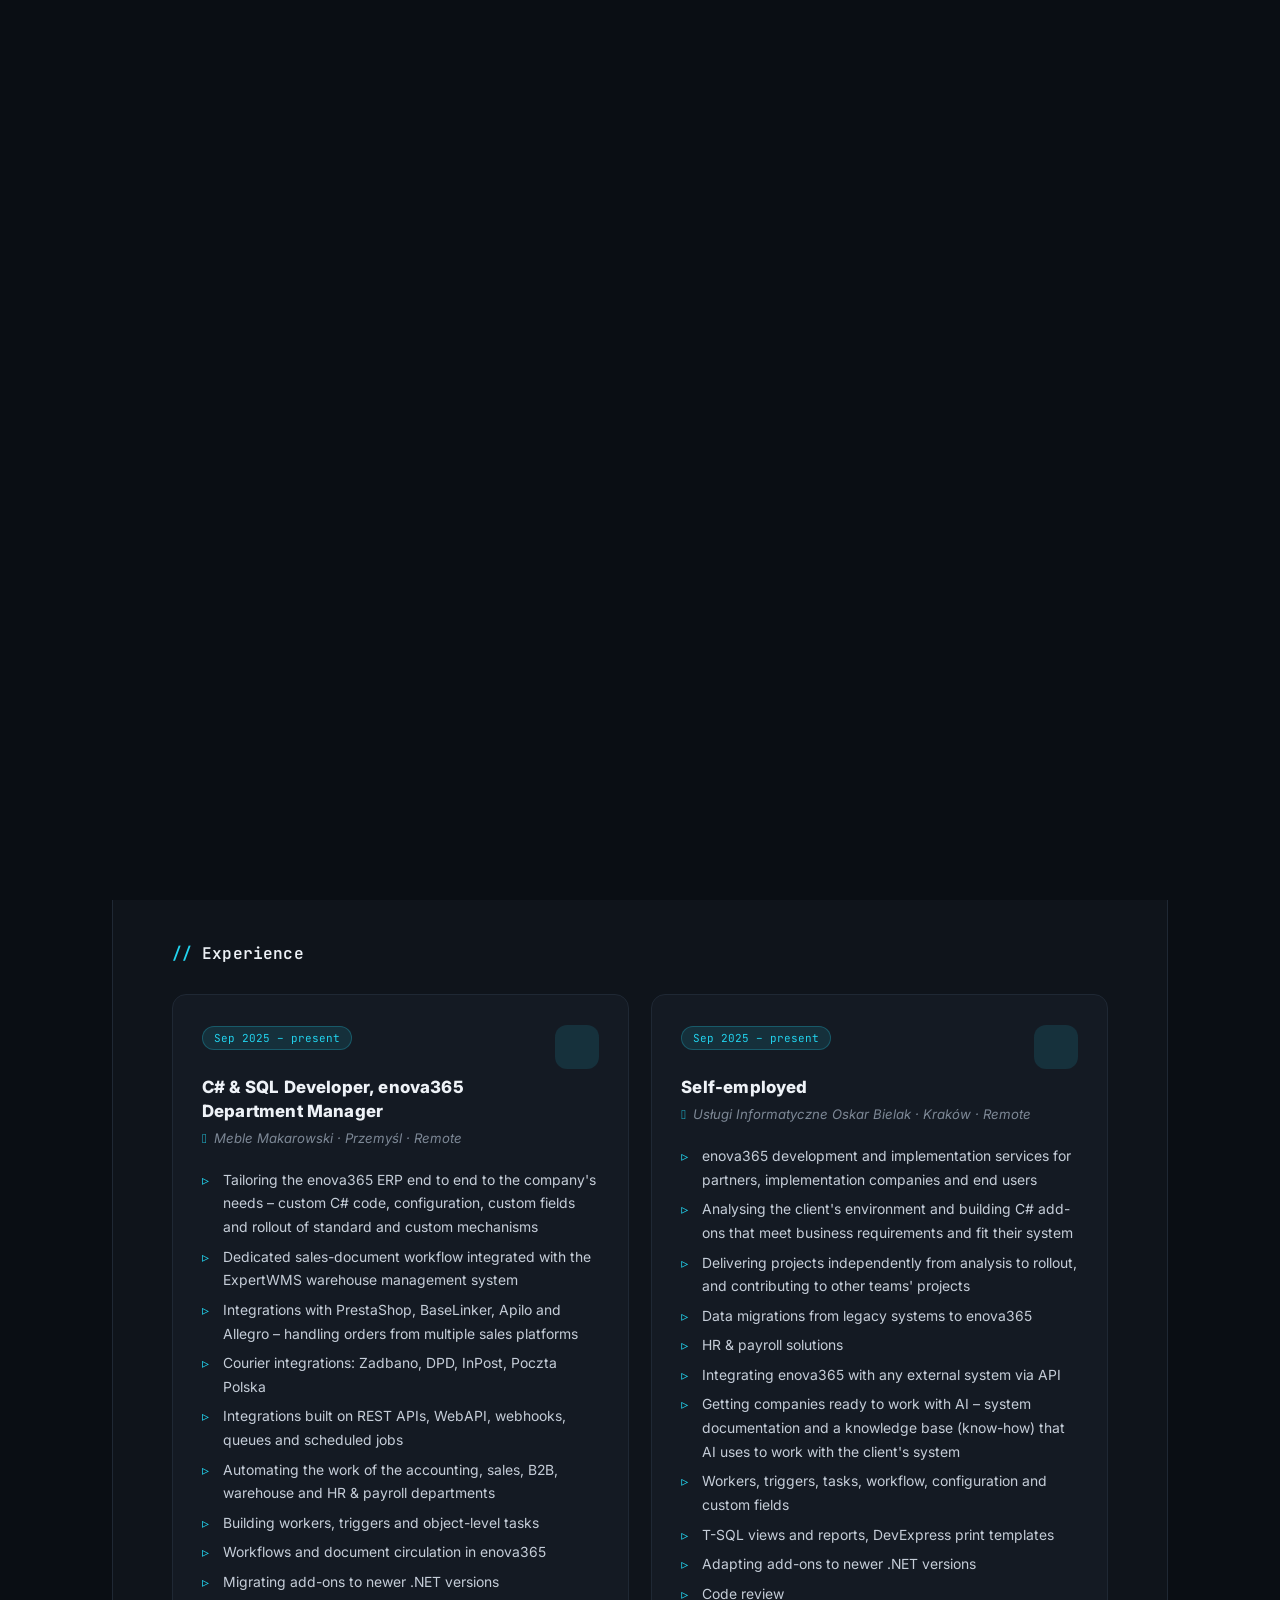
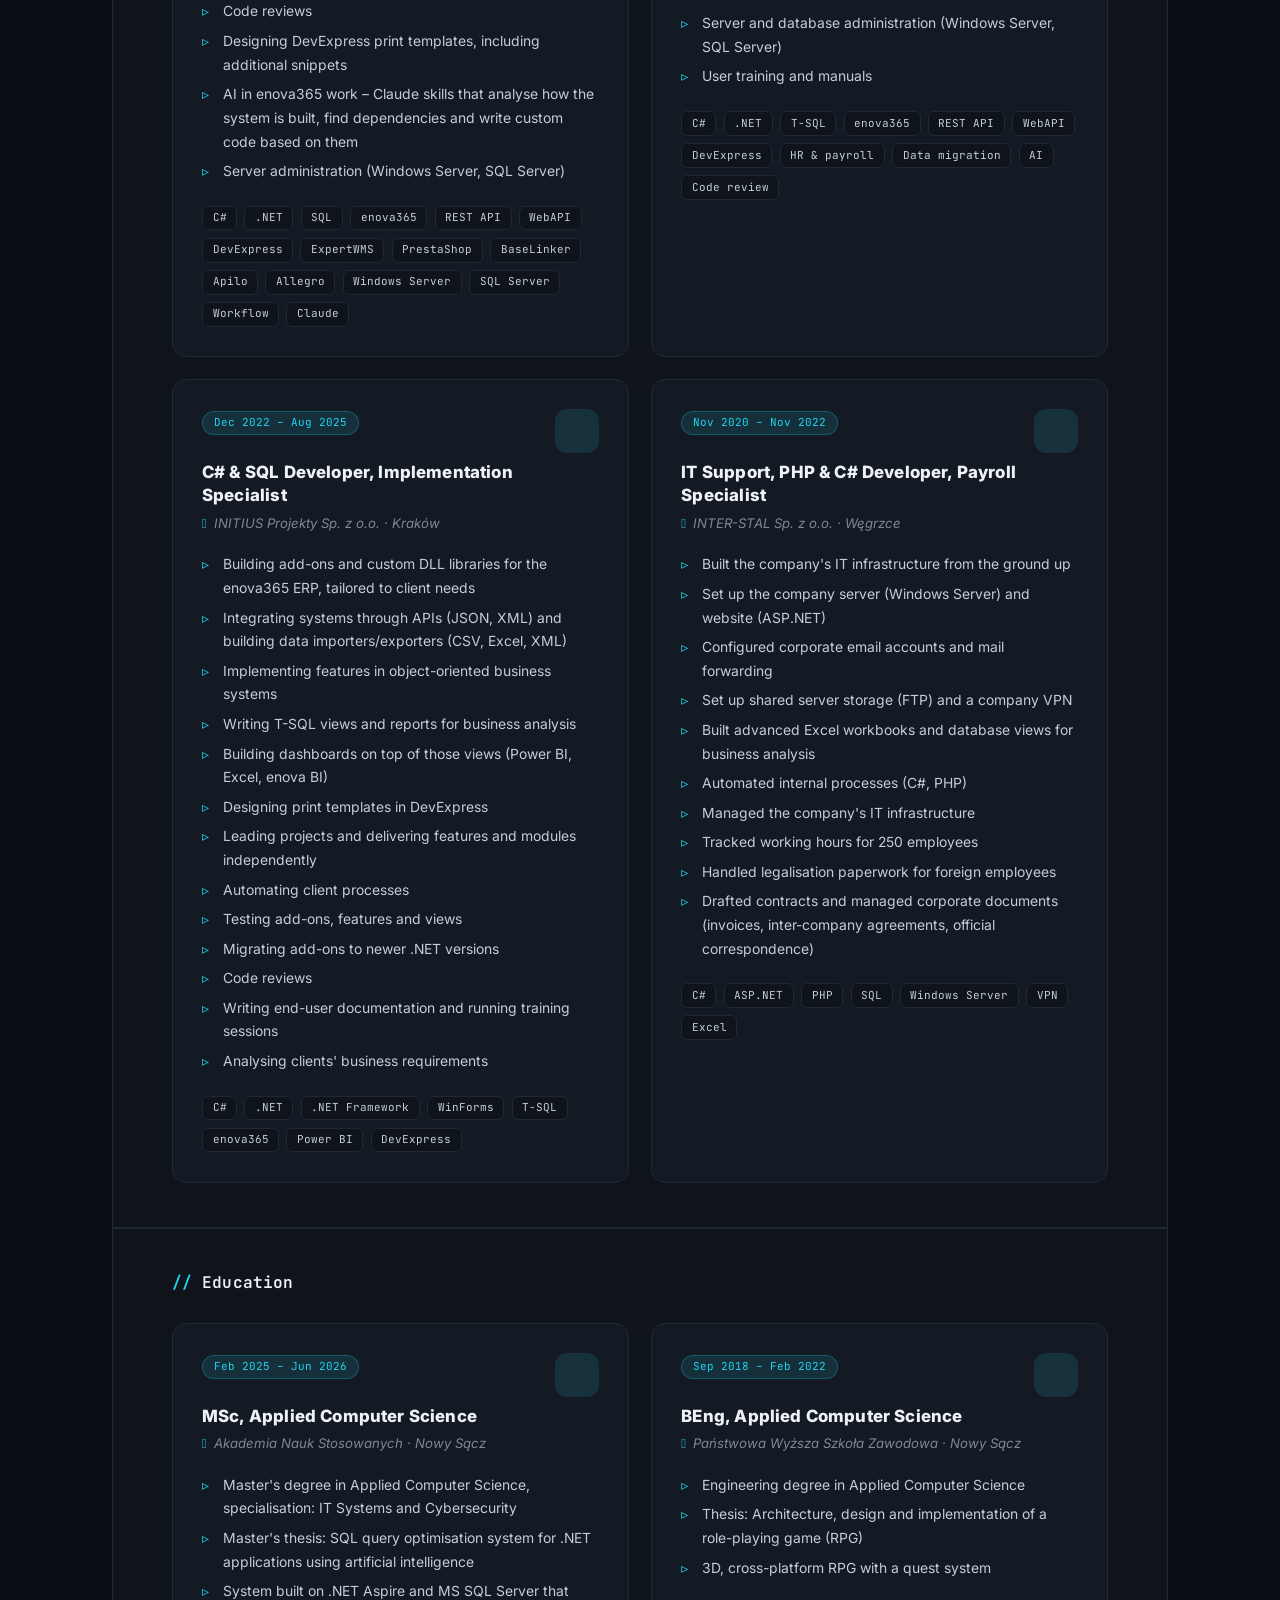
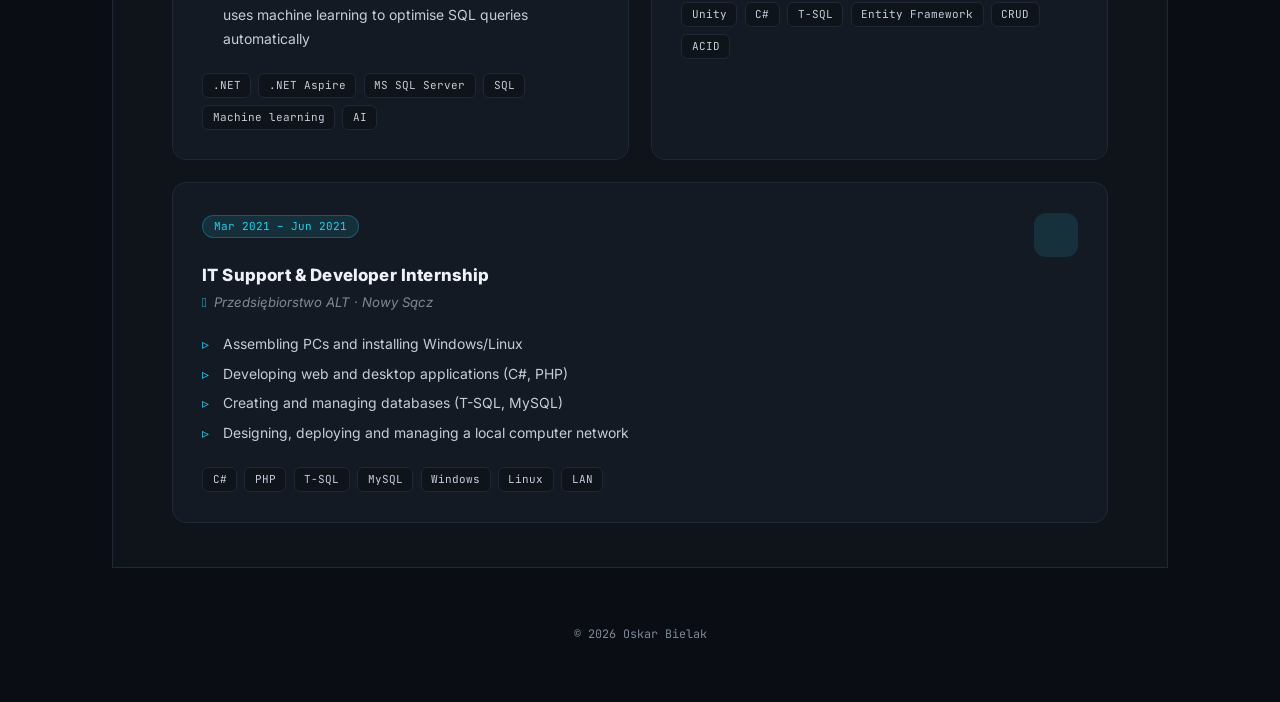
==== index.html @ 174f0aa5 "Self-employment: restore the short integrations bullet Co-Authored-By: Claude Fable 5.2 <noreply@ant" ====
<!DOCTYPE HTML>
<!--
	Massively by HTML5 UP
	html5up.net | @ajlkn
	Free for personal and commercial use under the CCA 3.0 license (html5up.net/license)
-->
<html lang="en">
	<head>
		<meta charset="utf-8" />
		<title>Oskar Bielak – Experience &amp; Education</title>
		<meta name="viewport" content="width=device-width, initial-scale=1" />
		<meta name="description" content="Oskar Bielak – C# &amp; SQL developer from Kraków. Experience, education, projects and skills." />
		<meta name="theme-color" content="#0a0e14" />
		<meta property="og:type" content="website" />
		<meta property="og:title" content="Oskar Bielak – C# &amp; SQL Developer" />
		<meta property="og:description" content="Experience, education, projects and skills." />
		<meta property="og:url" content="https://oskar-bielak.github.io/portfolio/" />
		<meta property="og:image" content="https://oskar-bielak.github.io/portfolio/images/avatar.jpg" />
		<link rel="alternate" hreflang="en" href="https://oskar-bielak.github.io/portfolio/index.html" />
		<link rel="alternate" hreflang="pl" href="https://oskar-bielak.github.io/portfolio/index-pl.html" />
		<link rel="icon" href="images/logo.svg" sizes="any" type="image/svg+xml" />
		<link rel="preconnect" href="https://fonts.googleapis.com" />
		<link rel="preconnect" href="https://fonts.gstatic.com" crossorigin />
		<link rel="stylesheet" href="https://fonts.googleapis.com/css2?family=Inter:wght@400;600;800&amp;family=JetBrains+Mono:wght@400;500;700&amp;display=swap" />
		<link rel="stylesheet" href="assets/css/main.css" />
		<link rel="stylesheet" href="assets/css/custom.css" />
		<noscript><link rel="stylesheet" href="assets/css/noscript.css" /></noscript>
	</head>
	<body class="is-preload">

		<!-- Wrapper -->
			<div id="wrapper" class="fade-in">

				<!-- Intro -->
					<div id="intro">
						<h1>Oskar Bielak <span class="role">C# &amp; SQL Developer</span></h1>
						<p>"If there is any one secret of success, it lies in the ability to get the other person's point of view and see things from that person's angle as well as from your own." – Henry Ford</p>
						<ul class="actions">
							<li><a href="#header" class="button icon solid solo fa-arrow-down scrolly">Continue</a></li>
							<li><a href="cv/Oskar-Bielak-CV-EN.pdf" class="button primary icon solid fa-file-download" download>Download CV</a></li>
						</ul>
					</div>

				<!-- Header -->
					<header id="header">
						<a href="index.html" class="logo">Oskar Bielak</a>
					</header>

				<!-- Nav -->
					<nav id="nav">
						<ul class="links">
							<li class="active"><a href="index.html">Experience &amp; Education</a></li>
							<li><a href="project.html">Websites &amp; Projects</a></li>
							<li><a href="skills.html">Skills</a></li>
							<li><a href="aboutme.html">About me</a></li>
						</ul>
						<ul class="icons">
							<li><a href="tel:+48533933944" class="icon solid fa-mobile-alt"><span class="label">Phone</span></a></li>
							<li><a href="mailto:oskarbielak@gmail.com" class="icon solid fa-envelope"><span class="label">Email</span></a></li>
							<li><a href="https://www.facebook.com/oskar.bielak.18" class="icon brands fa-facebook-f"><span class="label">Facebook</span></a></li>
							<li><a href="https://www.instagram.com/oskar_bielak" class="icon brands fa-instagram"><span class="label">Instagram</span></a></li>
							<li><a href="https://github.com/Oskar-Bielak" class="icon brands fa-github"><span class="label">GitHub</span></a></li>
							<li><a href="https://www.linkedin.com/in/oskar-bielak-6a51851b2/" class="icon brands fa-linkedin-in"><span class="label">LinkedIn</span></a></li>
							<li><a href="cv/Oskar-Bielak-CV-EN.pdf" class="icon solid fa-file-download" download title="Download CV"><span class="label">Download CV</span></a></li>
							<li><a href="index-pl.html" class="lang-switch" hreflang="pl" lang="pl" title="Wersja polska">PL</a></li>
						</ul>
					</nav>

				<!-- Main -->
					<div id="main">

						<h2 class="section-title">Experience</h2>
						<section class="posts">
							<article>
								<span class="card-icon"><i class="fas fa-couch"></i></span>
								<header>
									<span class="date">Sep 2025 – present</span>
									<h3>C# &amp; SQL Developer, enova365 Department Manager</h3>
									<p class="company">Meble Makarowski · Przemyśl · Remote</p>
								</header>
								<ul class="points">
									<li>Tailoring the enova365 ERP end to end to the company's needs – custom C# code, configuration, custom fields and rollout of standard and custom mechanisms</li>
									<li>Dedicated sales-document workflow integrated with the ExpertWMS warehouse management system</li>
									<li>Integrations with PrestaShop, BaseLinker, Apilo and Allegro – handling orders from multiple sales platforms</li>
									<li>Courier integrations: Zadbano, DPD, InPost, Poczta Polska</li>
									<li>Integrations built on REST APIs, WebAPI, webhooks, queues and scheduled jobs</li>
									<li>Automating the work of the accounting, sales, B2B, warehouse and HR &amp; payroll departments</li>
									<li>Building workers, triggers and object-level tasks</li>
									<li>Workflows and document circulation in enova365</li>
									<li>Migrating add-ons to newer .NET versions</li>
									<li>Code reviews</li>
									<li>Designing DevExpress print templates, including additional snippets</li>
									<li>AI in enova365 work – Claude skills that analyse how the system is built, find dependencies and write custom code based on them</li>
									<li>Server administration (Windows Server, SQL Server)</li>
								</ul>
								<ul class="tags">
									<li>C#</li><li>.NET</li><li>SQL</li><li>enova365</li><li>REST API</li><li>WebAPI</li><li>DevExpress</li><li>ExpertWMS</li><li>PrestaShop</li><li>BaseLinker</li><li>Apilo</li><li>Allegro</li><li>Windows Server</li><li>SQL Server</li><li>Workflow</li><li>Claude</li>
								</ul>
							</article>
							<article>
								<span class="card-icon"><i class="fas fa-user-tie"></i></span>
								<header>
									<span class="date">Sep 2025 – present</span>
									<h3>Self-employed</h3>
									<p class="company">Usługi Informatyczne Oskar Bielak · Kraków · Remote</p>
								</header>
								<ul class="points">
									<li>enova365 development and implementation services for partners, implementation companies and end users</li>
									<li>Analysing the client's environment and building C# add-ons that meet business requirements and fit their system</li>
									<li>Delivering projects independently from analysis to rollout, and contributing to other teams' projects</li>
									<li>Data migrations from legacy systems to enova365</li>
									<li>HR &amp; payroll solutions</li>
									<li>Integrating enova365 with any external system via API</li>
									<li>Getting companies ready to work with AI – system documentation and a knowledge base (know-how) that AI uses to work with the client's system</li>
									<li>Workers, triggers, tasks, workflow, configuration and custom fields</li>
									<li>T-SQL views and reports, DevExpress print templates</li>
									<li>Adapting add-ons to newer .NET versions</li>
									<li>Code review</li>
									<li>Server and database administration (Windows Server, SQL Server)</li>
									<li>User training and manuals</li>
								</ul>
								<ul class="tags">
									<li>C#</li><li>.NET</li><li>T-SQL</li><li>enova365</li><li>REST API</li><li>WebAPI</li><li>DevExpress</li><li>HR &amp; payroll</li><li>Data migration</li><li>AI</li><li>Code review</li>
								</ul>
							</article>
							<article>
								<span class="card-icon"><i class="fas fa-briefcase"></i></span>
								<header>
									<span class="date">Dec 2022 – Aug 2025</span>
									<h3>C# &amp; SQL Developer, Implementation Specialist</h3>
									<p class="company">INITIUS Projekty Sp. z o.o. · Kraków</p>
								</header>
								<ul class="points">
									<li>Building add-ons and custom DLL libraries for the enova365 ERP, tailored to client needs</li>
									<li>Integrating systems through APIs (JSON, XML) and building data importers/exporters (CSV, Excel, XML)</li>
									<li>Implementing features in object-oriented business systems</li>
									<li>Writing T-SQL views and reports for business analysis</li>
									<li>Building dashboards on top of those views (Power BI, Excel, enova BI)</li>
									<li>Designing print templates in DevExpress</li>
									<li>Leading projects and delivering features and modules independently</li>
									<li>Automating client processes</li>
									<li>Testing add-ons, features and views</li>
									<li>Migrating add-ons to newer .NET versions</li>
									<li>Code reviews</li>
									<li>Writing end-user documentation and running training sessions</li>
									<li>Analysing clients' business requirements</li>
								</ul>
								<ul class="tags">
									<li>C#</li><li>.NET</li><li>.NET Framework</li><li>WinForms</li><li>T-SQL</li><li>enova365</li><li>Power BI</li><li>DevExpress</li>
								</ul>
							</article>
							<article>
								<span class="card-icon"><i class="fas fa-server"></i></span>
								<header>
									<span class="date">Nov 2020 – Nov 2022</span>
									<h3>IT Support, PHP &amp; C# Developer, Payroll Specialist</h3>
									<p class="company">INTER-STAL Sp. z o.o. · Węgrzce</p>
								</header>
								<ul class="points">
									<li>Built the company's IT infrastructure from the ground up</li>
									<li>Set up the company server (Windows Server) and website (ASP.NET)</li>
									<li>Configured corporate email accounts and mail forwarding</li>
									<li>Set up shared server storage (FTP) and a company VPN</li>
									<li>Built advanced Excel workbooks and database views for business analysis</li>
									<li>Automated internal processes (C#, PHP)</li>
									<li>Managed the company's IT infrastructure</li>
									<li>Tracked working hours for 250 employees</li>
									<li>Handled legalisation paperwork for foreign employees</li>
									<li>Drafted contracts and managed corporate documents (invoices, inter-company agreements, official correspondence)</li>
								</ul>
								<ul class="tags">
									<li>C#</li><li>ASP.NET</li><li>PHP</li><li>SQL</li><li>Windows Server</li><li>VPN</li><li>Excel</li>
								</ul>
							</article>
						</section>

						<h2 class="section-title">Education</h2>
						<section class="posts">
							<article>
								<span class="card-icon"><i class="fas fa-user-graduate"></i></span>
								<header>
									<span class="date">Feb 2025 – Jun 2026</span>
									<h3>MSc, Applied Computer Science</h3>
									<p class="company">Akademia Nauk Stosowanych · Nowy Sącz</p>
								</header>
								<ul class="points">
									<li>Master's degree in Applied Computer Science, specialisation: IT Systems and Cybersecurity</li>
									<li>Master's thesis: SQL query optimisation system for .NET applications using artificial intelligence</li>
									<li>System built on .NET Aspire and MS SQL Server that uses machine learning to optimise SQL queries automatically</li>
								</ul>
								<ul class="tags">
									<li>.NET</li><li>.NET Aspire</li><li>MS SQL Server</li><li>SQL</li><li>Machine learning</li><li>AI</li>
								</ul>
							</article>
							<article>
								<span class="card-icon"><i class="fas fa-graduation-cap"></i></span>
								<header>
									<span class="date">Sep 2018 – Feb 2022</span>
									<h3>BEng, Applied Computer Science</h3>
									<p class="company">Państwowa Wyższa Szkoła Zawodowa · Nowy Sącz</p>
								</header>
								<ul class="points">
									<li>Engineering degree in Applied Computer Science</li>
									<li>Thesis: Architecture, design and implementation of a role-playing game (RPG)</li>
									<li>3D, cross-platform RPG with a quest system</li>
								</ul>
								<ul class="tags">
									<li>Unity</li><li>C#</li><li>T-SQL</li><li>Entity Framework</li><li>CRUD</li><li>ACID</li>
								</ul>
							</article>
							<article class="wide">
								<span class="card-icon"><i class="fas fa-laptop-code"></i></span>
								<header>
									<span class="date">Mar 2021 – Jun 2021</span>
									<h3>IT Support &amp; Developer Internship</h3>
									<p class="company">Przedsiębiorstwo ALT · Nowy Sącz</p>
								</header>
								<ul class="points">
									<li>Assembling PCs and installing Windows/Linux</li>
									<li>Developing web and desktop applications (C#, PHP)</li>
									<li>Creating and managing databases (T-SQL, MySQL)</li>
									<li>Designing, deploying and managing a local computer network</li>
								</ul>
								<ul class="tags">
									<li>C#</li><li>PHP</li><li>T-SQL</li><li>MySQL</li><li>Windows</li><li>Linux</li><li>LAN</li>
								</ul>
							</article>
						</section>

					</div>

				<!-- Copyright -->
					<div id="copyright">
						<ul><li>&copy; 2026 Oskar Bielak</li></ul>
					</div>

			</div>

		<!-- Scripts -->
			<script src="assets/js/jquery.min.js"></script>
			<script src="assets/js/jquery.scrollex.min.js"></script>
			<script src="assets/js/jquery.scrolly.min.js"></script>
			<script src="assets/js/browser.min.js"></script>
			<script src="assets/js/breakpoints.min.js"></script>
			<script src="assets/js/util.js"></script>
			<script src="assets/js/main.js"></script>

	</body>
</html>
---- assets/css/main.css ----
@import url(fontawesome-all.min.css);

/*
	Massively by HTML5 UP
	html5up.net | @ajlkn
	Free for personal and commercial use under the CCA 3.0 license (html5up.net/license)
*/

html, body, div, span, applet, object,
iframe, h1, h2, h3, h4, h5, h6, p, blockquote,
pre, a, abbr, acronym, address, big, cite,
code, del, dfn, em, img, ins, kbd, q, s, samp,
small, strike, strong, sub, sup, tt, var, b,
u, i, center, dl, dt, dd, ol, ul, li, fieldset,
form, label, legend, table, caption, tbody,
tfoot, thead, tr, th, td, article, aside,
canvas, details, embed, figure, figcaption,
footer, header, hgroup, menu, nav, output, ruby,
section, summary, time, mark, audio, video {
	margin: 0;
	padding: 0;
	border: 0;
	font-size: 100%;
	font: inherit;
	vertical-align: baseline;}

article, aside, details, figcaption, figure,
footer, header, hgroup, menu, nav, section {
	display: block;}

body {
	line-height: 1;
}

ol, ul {
	list-style: none;
}

blockquote, q {
	quotes: none;
}

	blockquote:before, blockquote:after, q:before, q:after {
		content: '';
		content: none;
	}

table {
	border-collapse: collapse;
	border-spacing: 0;
}

body {
	-webkit-text-size-adjust: none;
}

mark {
	background-color: transparent;
	color: inherit;
}

input::-moz-focus-inner {
	border: 0;
	padding: 0;
}

input, select, textarea {
	-moz-appearance: none;
	-webkit-appearance: none;
	-ms-appearance: none;
	appearance: none;
}

/* Basic */

	@-ms-viewport {
		width: device-width;
	}

	body {
		-ms-overflow-style: scrollbar;
	}

	@media screen and (max-width: 480px) {

		html, body {
			min-width: 320px;
		}

	}

	html {
		box-sizing: border-box;
	}

	*, *:before, *:after {
		box-sizing: inherit;
	}

	body {
		background-color: #1e252d;
		
	}

		body.is-preload *, body.is-preload *:before, body.is-preload *:after {
			-moz-animation: none !important;
			-webkit-animation: none !important;
			-ms-animation: none !important;
			animation: none !important;
			-moz-transition: none !important;
			-webkit-transition: none !important;
			-ms-transition: none !important;
			transition: none !important;
		}

/* Type */

	html {
		font-size: 16pt;
	}

		@media screen and (max-width: 1680px) {

			html {
				font-size: 12pt;
			}

		}

		@media screen and (max-width: 1280px) {

			html {
				font-size: 11pt;
			}

		}

		@media screen and (max-width: 360px) {

			html {
				font-size: 10pt;
			}

		}

	body {
		color: #212931;
	}

	body, input, select, textarea {
		font-family: "Merriweather", Georgia, serif;
		font-weight: 300;
		font-size: 1rem;
		line-height: 2.375;
	}

	a {
		-moz-transition: color 0.2s ease-in-out, background-color 0.2s ease-in-out, border-color 0.2s ease-in-out, box-shadow 0.2s ease-in-out;
		-webkit-transition: color 0.2s ease-in-out, background-color 0.2s ease-in-out, border-color 0.2s ease-in-out, box-shadow 0.2s ease-in-out;
		-ms-transition: color 0.2s ease-in-out, background-color 0.2s ease-in-out, border-color 0.2s ease-in-out, box-shadow 0.2s ease-in-out;
		transition: color 0.2s ease-in-out, background-color 0.2s ease-in-out, border-color 0.2s ease-in-out, box-shadow 0.2s ease-in-out;
		border-bottom: dotted 1px;
		text-decoration: none;
	}

		a:hover {
			border-bottom-color: transparent;
		}

	strong, b {
		font-weight: 600;
	}

	em, i {
		font-style: italic;
	}

	p {
		text-align: justify;
		margin: 0 0 0 0;
	}

	h1, h2, h3, h4, h5, h6 {
		font-family: "Source Sans Pro", Helvetica, sans-serif;
		font-weight: 900;
		line-height: 1.5;
		letter-spacing: 0.075em;
		text-transform: uppercase;
		margin: 0 0 1rem 0;
	}

		h1 a, h2 a, h3 a, h4 a, h5 a, h6 a {
			border-bottom: 0;
			color: inherit;
			text-decoration: none;
		}

	h1 {
		font-size: 4rem;
		line-height: 1.1;
		margin: 0 0 2rem 0;
	}

	h2 {
		font-size: 1.75rem;
		line-height: 1.3;
		margin: 0 0 1.5rem 0;
	}

	h3 {
		font-size: 1.25rem;
		margin: 0 0 1.5rem 0;
	}

	h4 {
		font-size: 1rem;
	}

	h5 {
		font-size: 0.9rem;
	}

	h6 {
		font-size: 0.8rem;
	}

	sub {
		font-size: 0.8rem;
		position: relative;
		top: 0.5rem;
	}

	sup {
		font-size: 0.8rem;
		position: relative;
		top: -0.5rem;
	}

	blockquote {
		border-left: solid 4px;
		font-style: italic;
		margin: 0 0 2rem 0;
		padding: 0.5rem 0 0.5rem 2rem;
	}

	code {
		border: solid 2px;
		font-family: "Courier New", monospace;
		font-size: 0.9rem;
		margin: 0 0.25rem;
		padding: 0.25rem 0.65rem;
	}

	pre {
		-webkit-overflow-scrolling: touch;
		font-family: "Courier New", monospace;
		font-size: 0.9rem;
		margin: 0 0 2rem 0;
	}

		pre code {
			display: block;
			line-height: 1.75;
			padding: 1rem 1.5rem;
			overflow-x: auto;
		}

	hr {
		border: 0;
		border-bottom: solid 2px;
		margin: 3rem 0;
	}

		hr.major {
			margin: 5rem 0;
		}

	.align-left {
		text-align: left;
	}

	.align-center {
		text-align: center;
	}

	.align-right {
		text-align: right;
	}

	input, select, textarea {
		color: #212931;
	}

	a {
		color: #212931;
		border-bottom-color: rgba(33, 41, 49, 0.5);
	}

		a:hover {
			border-bottom-color: transparent;
			color: #18bfef !important;
		}

	strong, b {
		color: #212931;
	}

	h1, h2, h3, h4, h5, h6 {
		color: #212931;
	}

	blockquote {
		border-left-color: #eeeeee;
	}

	code {
		background: rgba(220, 220, 220, 0.25);
		border-color: #eeeeee;
	}

	hr {
		border-bottom-color: #eeeeee;
	}

/* Row */

	.row {
		display: flex;
		flex-wrap: wrap;
		box-sizing: border-box;
		align-items: stretch;
	}

		.row > * {
			box-sizing: border-box;
		}

		.row.gtr-uniform > * > :last-child {
			margin-bottom: 0;
		}

		.row.aln-left {
			justify-content: flex-start;
		}

		.row.aln-center {
			justify-content: center;
		}

		.row.aln-right {
			justify-content: flex-end;
		}

		.row.aln-top {
			align-items: flex-start;
		}

		.row.aln-middle {
			align-items: center;
		}

		.row.aln-bottom {
			align-items: flex-end;
		}

		.row > .imp {
			order: -1;
		}

		.row > .col-1 {
			width: 8.33333%;
		}

		.row > .off-1 {
			margin-left: 8.33333%;
		}

		.row > .col-2 {
			width: 16.66667%;
		}

		.row > .off-2 {
			margin-left: 16.66667%;
		}

		.row > .col-3 {
			width: 25%;
		}

		.row > .off-3 {
			margin-left: 25%;
		}

		.row > .col-4 {
			width: 33.33333%;
		}

		.row > .off-4 {
			margin-left: 33.33333%;
		}

		.row > .col-5 {
			width: 41.66667%;
		}

		.row > .off-5 {
			margin-left: 41.66667%;
		}

		.row > .col-6 {
			width: 50%;
		}

		.row > .off-6 {
			margin-left: 50%;
		}

		.row > .col-7 {
			width: 58.33333%;
		}

		.row > .off-7 {
			margin-left: 58.33333%;
		}

		.row > .col-8 {
			width: 66.66667%;
		}

		.row > .off-8 {
			margin-left: 66.66667%;
		}

		.row > .col-9 {
			width: 75%;
		}

		.row > .off-9 {
			margin-left: 75%;
		}

		.row > .col-10 {
			width: 83.33333%;
		}

		.row > .off-10 {
			margin-left: 83.33333%;
		}

		.row > .col-11 {
			width: 91.66667%;
		}

		.row > .off-11 {
			margin-left: 91.66667%;
		}

		.row > .col-12 {
			width: 100%;
		}

		.row > .off-12 {
			margin-left: 100%;
		}

		.row.gtr-0 {
			margin-top: 0;
			margin-left: 0rem;
		}

			.row.gtr-0 > * {
				padding: 0 0 0 0rem;
			}

			.row.gtr-0.gtr-uniform {
				margin-top: 0rem;
			}

				.row.gtr-0.gtr-uniform > * {
					padding-top: 0rem;
				}

		.row.gtr-25 {
			margin-top: 0;
			margin-left: -0.375rem;
		}

			.row.gtr-25 > * {
				padding: 0 0 0 0.375rem;
			}

			.row.gtr-25.gtr-uniform {
				margin-top: -0.375rem;
			}

				.row.gtr-25.gtr-uniform > * {
					padding-top: 0.375rem;
				}

		.row.gtr-50 {
			margin-top: 0;
			margin-left: -0.75rem;
		}

			.row.gtr-50 > * {
				padding: 0 0 0 0.75rem;
			}

			.row.gtr-50.gtr-uniform {
				margin-top: -0.75rem;
			}

				.row.gtr-50.gtr-uniform > * {
					padding-top: 0.75rem;
				}

		.row {
			margin-top: 0;
			margin-left: -1.5rem;
		}

			.row > * {
				padding: 0 0 0 1.5rem;
			}

			.row.gtr-uniform {
				margin-top: -1.5rem;
			}

				.row.gtr-uniform > * {
					padding-top: 1.5rem;
				}

		.row.gtr-150 {
			margin-top: 0;
			margin-left: -2.25rem;
		}

			.row.gtr-150 > * {
				padding: 0 0 0 2.25rem;
			}

			.row.gtr-150.gtr-uniform {
				margin-top: -2.25rem;
			}

				.row.gtr-150.gtr-uniform > * {
					padding-top: 2.25rem;
				}

		.row.gtr-200 {
			margin-top: 0;
			margin-left: -3rem;
		}

			.row.gtr-200 > * {
				padding: 0 0 0 3rem;
			}

			.row.gtr-200.gtr-uniform {
				margin-top: -3rem;
			}

				.row.gtr-200.gtr-uniform > * {
					padding-top: 3rem;
				}

		@media screen and (max-width: 1680px) {

			.row {
				display: flex;
				flex-wrap: wrap;
				box-sizing: border-box;
				align-items: stretch;
			}

				.row > * {
					box-sizing: border-box;
				}

				.row.gtr-uniform > * > :last-child {
					margin-bottom: 0;
				}

				.row.aln-left {
					justify-content: flex-start;
				}

				.row.aln-center {
					justify-content: center;
				}

				.row.aln-right {
					justify-content: flex-end;
				}

				.row.aln-top {
					align-items: flex-start;
				}

				.row.aln-middle {
					align-items: center;
				}

				.row.aln-bottom {
					align-items: flex-end;
				}

				.row > .imp-xlarge {
					order: -1;
				}

				.row > .col-1-xlarge {
					width: 8.33333%;
				}

				.row > .off-1-xlarge {
					margin-left: 8.33333%;
				}

				.row > .col-2-xlarge {
					width: 16.66667%;
				}

				.row > .off-2-xlarge {
					margin-left: 16.66667%;
				}

				.row > .col-3-xlarge {
					width: 25%;
				}

				.row > .off-3-xlarge {
					margin-left: 25%;
				}

				.row > .col-4-xlarge {
					width: 33.33333%;
				}

				.row > .off-4-xlarge {
					margin-left: 33.33333%;
				}

				.row > .col-5-xlarge {
					width: 41.66667%;
				}

				.row > .off-5-xlarge {
					margin-left: 41.66667%;
				}

				.row > .col-6-xlarge {
					width: 50%;
				}

				.row > .off-6-xlarge {
					margin-left: 50%;
				}

				.row > .col-7-xlarge {
					width: 58.33333%;
				}

				.row > .off-7-xlarge {
					margin-left: 58.33333%;
				}

				.row > .col-8-xlarge {
					width: 66.66667%;
				}

				.row > .off-8-xlarge {
					margin-left: 66.66667%;
				}

				.row > .col-9-xlarge {
					width: 75%;
				}

				.row > .off-9-xlarge {
					margin-left: 75%;
				}

				.row > .col-10-xlarge {
					width: 83.33333%;
				}

				.row > .off-10-xlarge {
					margin-left: 83.33333%;
				}

				.row > .col-11-xlarge {
					width: 91.66667%;
				}

				.row > .off-11-xlarge {
					margin-left: 91.66667%;
				}

				.row > .col-12-xlarge {
					width: 100%;
				}

				.row > .off-12-xlarge {
					margin-left: 100%;
				}

				.row.gtr-0 {
					margin-top: 0;
					margin-left: 0rem;
				}

					.row.gtr-0 > * {
						padding: 0 0 0 0rem;
					}

					.row.gtr-0.gtr-uniform {
						margin-top: 0rem;
					}

						.row.gtr-0.gtr-uniform > * {
							padding-top: 0rem;
						}

				.row.gtr-25 {
					margin-top: 0;
					margin-left: -0.375rem;
				}

					.row.gtr-25 > * {
						padding: 0 0 0 0.375rem;
					}

					.row.gtr-25.gtr-uniform {
						margin-top: -0.375rem;
					}

						.row.gtr-25.gtr-uniform > * {
							padding-top: 0.375rem;
						}

				.row.gtr-50 {
					margin-top: 0;
					margin-left: -0.75rem;
				}

					.row.gtr-50 > * {
						padding: 0 0 0 0.75rem;
					}

					.row.gtr-50.gtr-uniform {
						margin-top: -0.75rem;
					}

						.row.gtr-50.gtr-uniform > * {
							padding-top: 0.75rem;
						}

				.row {
					margin-top: 0;
					margin-left: -1.5rem;
				}

					.row > * {
						padding: 0 0 0 1.5rem;
					}

					.row.gtr-uniform {
						margin-top: -1.5rem;
					}

						.row.gtr-uniform > * {
							padding-top: 1.5rem;
						}

				.row.gtr-150 {
					margin-top: 0;
					margin-left: -2.25rem;
				}

					.row.gtr-150 > * {
						padding: 0 0 0 2.25rem;
					}

					.row.gtr-150.gtr-uniform {
						margin-top: -2.25rem;
					}

						.row.gtr-150.gtr-uniform > * {
							padding-top: 2.25rem;
						}

				.row.gtr-200 {
					margin-top: 0;
					margin-left: -3rem;
				}

					.row.gtr-200 > * {
						padding: 0 0 0 3rem;
					}

					.row.gtr-200.gtr-uniform {
						margin-top: -3rem;
					}

						.row.gtr-200.gtr-uniform > * {
							padding-top: 3rem;
						}

		}

		@media screen and (max-width: 1280px) {

			.row {
				display: flex;
				flex-wrap: wrap;
				box-sizing: border-box;
				align-items: stretch;
			}

				.row > * {
					box-sizing: border-box;
				}

				.row.gtr-uniform > * > :last-child {
					margin-bottom: 0;
				}

				.row.aln-left {
					justify-content: flex-start;
				}

				.row.aln-center {
					justify-content: center;
				}

				.row.aln-right {
					justify-content: flex-end;
				}

				.row.aln-top {
					align-items: flex-start;
				}

				.row.aln-middle {
					align-items: center;
				}

				.row.aln-bottom {
					align-items: flex-end;
				}

				.row > .imp-large {
					order: -1;
				}

				.row > .col-1-large {
					width: 8.33333%;
				}

				.row > .off-1-large {
					margin-left: 8.33333%;
				}

				.row > .col-2-large {
					width: 16.66667%;
				}

				.row > .off-2-large {
					margin-left: 16.66667%;
				}

				.row > .col-3-large {
					width: 25%;
				}

				.row > .off-3-large {
					margin-left: 25%;
				}

				.row > .col-4-large {
					width: 33.33333%;
				}

				.row > .off-4-large {
					margin-left: 33.33333%;
				}

				.row > .col-5-large {
					width: 41.66667%;
				}

				.row > .off-5-large {
					margin-left: 41.66667%;
				}

				.row > .col-6-large {
					width: 50%;
				}

				.row > .off-6-large {
					margin-left: 50%;
				}

				.row > .col-7-large {
					width: 58.33333%;
				}

				.row > .off-7-large {
					margin-left: 58.33333%;
				}

				.row > .col-8-large {
					width: 66.66667%;
				}

				.row > .off-8-large {
					margin-left: 66.66667%;
				}

				.row > .col-9-large {
					width: 75%;
				}

				.row > .off-9-large {
					margin-left: 75%;
				}

				.row > .col-10-large {
					width: 83.33333%;
				}

				.row > .off-10-large {
					margin-left: 83.33333%;
				}

				.row > .col-11-large {
					width: 91.66667%;
				}

				.row > .off-11-large {
					margin-left: 91.66667%;
				}

				.row > .col-12-large {
					width: 100%;
				}

				.row > .off-12-large {
					margin-left: 100%;
				}

				.row.gtr-0 {
					margin-top: 0;
					margin-left: 0rem;
				}

					.row.gtr-0 > * {
						padding: 0 0 0 0rem;
					}

					.row.gtr-0.gtr-uniform {
						margin-top: 0rem;
					}

						.row.gtr-0.gtr-uniform > * {
							padding-top: 0rem;
						}

				.row.gtr-25 {
					margin-top: 0;
					margin-left: -0.375rem;
				}

					.row.gtr-25 > * {
						padding: 0 0 0 0.375rem;
					}

					.row.gtr-25.gtr-uniform {
						margin-top: -0.375rem;
					}

						.row.gtr-25.gtr-uniform > * {
							padding-top: 0.375rem;
						}

				.row.gtr-50 {
					margin-top: 0;
					margin-left: -0.75rem;
				}

					.row.gtr-50 > * {
						padding: 0 0 0 0.75rem;
					}

					.row.gtr-50.gtr-uniform {
						margin-top: -0.75rem;
					}

						.row.gtr-50.gtr-uniform > * {
							padding-top: 0.75rem;
						}

				.row {
					margin-top: 0;
					margin-left: -1.5rem;
				}

					.row > * {
						padding: 0 0 0 1.5rem;
					}

					.row.gtr-uniform {
						margin-top: -1.5rem;
					}

						.row.gtr-uniform > * {
							padding-top: 1.5rem;
						}

				.row.gtr-150 {
					margin-top: 0;
					margin-left: -2.25rem;
				}

					.row.gtr-150 > * {
						padding: 0 0 0 2.25rem;
					}

					.row.gtr-150.gtr-uniform {
						margin-top: -2.25rem;
					}

						.row.gtr-150.gtr-uniform > * {
							padding-top: 2.25rem;
						}

				.row.gtr-200 {
					margin-top: 0;
					margin-left: -3rem;
				}

					.row.gtr-200 > * {
						padding: 0 0 0 3rem;
					}

					.row.gtr-200.gtr-uniform {
						margin-top: -3rem;
					}

						.row.gtr-200.gtr-uniform > * {
							padding-top: 3rem;
						}

		}

		@media screen and (max-width: 980px) {

			.row {
				display: flex;
				flex-wrap: wrap;
				box-sizing: border-box;
				align-items: stretch;
			}

				.row > * {
					box-sizing: border-box;
				}

				.row.gtr-uniform > * > :last-child {
					margin-bottom: 0;
				}

				.row.aln-left {
					justify-content: flex-start;
				}

				.row.aln-center {
					justify-content: center;
				}

				.row.aln-right {
					justify-content: flex-end;
				}

				.row.aln-top {
					align-items: flex-start;
				}

				.row.aln-middle {
					align-items: center;
				}

				.row.aln-bottom {
					align-items: flex-end;
				}

				.row > .imp-medium {
					order: -1;
				}

				.row > .col-1-medium {
					width: 8.33333%;
				}

				.row > .off-1-medium {
					margin-left: 8.33333%;
				}

				.row > .col-2-medium {
					width: 16.66667%;
				}

				.row > .off-2-medium {
					margin-left: 16.66667%;
				}

				.row > .col-3-medium {
					width: 25%;
				}

				.row > .off-3-medium {
					margin-left: 25%;
				}

				.row > .col-4-medium {
					width: 33.33333%;
				}

				.row > .off-4-medium {
					margin-left: 33.33333%;
				}

				.row > .col-5-medium {
					width: 41.66667%;
				}

				.row > .off-5-medium {
					margin-left: 41.66667%;
				}

				.row > .col-6-medium {
					width: 50%;
				}

				.row > .off-6-medium {
					margin-left: 50%;
				}

				.row > .col-7-medium {
					width: 58.33333%;
				}

				.row > .off-7-medium {
					margin-left: 58.33333%;
				}

				.row > .col-8-medium {
					width: 66.66667%;
				}

				.row > .off-8-medium {
					margin-left: 66.66667%;
				}

				.row > .col-9-medium {
					width: 75%;
				}

				.row > .off-9-medium {
					margin-left: 75%;
				}

				.row > .col-10-medium {
					width: 83.33333%;
				}

				.row > .off-10-medium {
					margin-left: 83.33333%;
				}

				.row > .col-11-medium {
					width: 91.66667%;
				}

				.row > .off-11-medium {
					margin-left: 91.66667%;
				}

				.row > .col-12-medium {
					width: 100%;
				}

				.row > .off-12-medium {
					margin-left: 100%;
				}

				.row.gtr-0 {
					margin-top: 0;
					margin-left: 0rem;
				}

					.row.gtr-0 > * {
						padding: 0 0 0 0rem;
					}

					.row.gtr-0.gtr-uniform {
						margin-top: 0rem;
					}

						.row.gtr-0.gtr-uniform > * {
							padding-top: 0rem;
						}

				.row.gtr-25 {
					margin-top: 0;
					margin-left: -0.375rem;
				}

					.row.gtr-25 > * {
						padding: 0 0 0 0.375rem;
					}

					.row.gtr-25.gtr-uniform {
						margin-top: -0.375rem;
					}

						.row.gtr-25.gtr-uniform > * {
							padding-top: 0.375rem;
						}

				.row.gtr-50 {
					margin-top: 0;
					margin-left: -0.75rem;
				}

					.row.gtr-50 > * {
						padding: 0 0 0 0.75rem;
					}

					.row.gtr-50.gtr-uniform {
						margin-top: -0.75rem;
					}

						.row.gtr-50.gtr-uniform > * {
							padding-top: 0.75rem;
						}

				.row {
					margin-top: 0;
					margin-left: -1.5rem;
				}

					.row > * {
						padding: 0 0 0 1.5rem;
					}

					.row.gtr-uniform {
						margin-top: -1.5rem;
					}

						.row.gtr-uniform > * {
							padding-top: 1.5rem;
						}

				.row.gtr-150 {
					margin-top: 0;
					margin-left: -2.25rem;
				}

					.row.gtr-150 > * {
						padding: 0 0 0 2.25rem;
					}

					.row.gtr-150.gtr-uniform {
						margin-top: -2.25rem;
					}

						.row.gtr-150.gtr-uniform > * {
							padding-top: 2.25rem;
						}

				.row.gtr-200 {
					margin-top: 0;
					margin-left: -3rem;
				}

					.row.gtr-200 > * {
						padding: 0 0 0 3rem;
					}

					.row.gtr-200.gtr-uniform {
						margin-top: -3rem;
					}

						.row.gtr-200.gtr-uniform > * {
							padding-top: 3rem;
						}

		}

		@media screen and (max-width: 736px) {

			.row {
				display: flex;
				flex-wrap: wrap;
				box-sizing: border-box;
				align-items: stretch;
			}

				.row > * {
					box-sizing: border-box;
				}

				.row.gtr-uniform > * > :last-child {
					margin-bottom: 0;
				}

				.row.aln-left {
					justify-content: flex-start;
				}

				.row.aln-center {
					justify-content: center;
				}

				.row.aln-right {
					justify-content: flex-end;
				}

				.row.aln-top {
					align-items: flex-start;
				}

				.row.aln-middle {
					align-items: center;
				}

				.row.aln-bottom {
					align-items: flex-end;
				}

				.row > .imp-small {
					order: -1;
				}

				.row > .col-1-small {
					width: 8.33333%;
				}

				.row > .off-1-small {
					margin-left: 8.33333%;
				}

				.row > .col-2-small {
					width: 16.66667%;
				}

				.row > .off-2-small {
					margin-left: 16.66667%;
				}

				.row > .col-3-small {
					width: 25%;
				}

				.row > .off-3-small {
					margin-left: 25%;
				}

				.row > .col-4-small {
					width: 33.33333%;
				}

				.row > .off-4-small {
					margin-left: 33.33333%;
				}

				.row > .col-5-small {
					width: 41.66667%;
				}

				.row > .off-5-small {
					margin-left: 41.66667%;
				}

				.row > .col-6-small {
					width: 50%;
				}

				.row > .off-6-small {
					margin-left: 50%;
				}

				.row > .col-7-small {
					width: 58.33333%;
				}

				.row > .off-7-small {
					margin-left: 58.33333%;
				}

				.row > .col-8-small {
					width: 66.66667%;
				}

				.row > .off-8-small {
					margin-left: 66.66667%;
				}

				.row > .col-9-small {
					width: 75%;
				}

				.row > .off-9-small {
					margin-left: 75%;
				}

				.row > .col-10-small {
					width: 83.33333%;
				}

				.row > .off-10-small {
					margin-left: 83.33333%;
				}

				.row > .col-11-small {
					width: 91.66667%;
				}

				.row > .off-11-small {
					margin-left: 91.66667%;
				}

				.row > .col-12-small {
					width: 100%;
				}

				.row > .off-12-small {
					margin-left: 100%;
				}

				.row.gtr-0 {
					margin-top: 0;
					margin-left: 0rem;
				}

					.row.gtr-0 > * {
						padding: 0 0 0 0rem;
					}

					.row.gtr-0.gtr-uniform {
						margin-top: 0rem;
					}

						.row.gtr-0.gtr-uniform > * {
							padding-top: 0rem;
						}

				.row.gtr-25 {
					margin-top: 0;
					margin-left: -0.375rem;
				}

					.row.gtr-25 > * {
						padding: 0 0 0 0.375rem;
					}

					.row.gtr-25.gtr-uniform {
						margin-top: -0.375rem;
					}

						.row.gtr-25.gtr-uniform > * {
							padding-top: 0.375rem;
						}

				.row.gtr-50 {
					margin-top: 0;
					margin-left: -0.75rem;
				}

					.row.gtr-50 > * {
						padding: 0 0 0 0.75rem;
					}

					.row.gtr-50.gtr-uniform {
						margin-top: -0.75rem;
					}

						.row.gtr-50.gtr-uniform > * {
							padding-top: 0.75rem;
						}

				.row {
					margin-top: 0;
					margin-left: -1.5rem;
				}

					.row > * {
						padding: 0 0 0 1.5rem;
					}

					.row.gtr-uniform {
						margin-top: -1.5rem;
					}

						.row.gtr-uniform > * {
							padding-top: 1.5rem;
						}

				.row.gtr-150 {
					margin-top: 0;
					margin-left: -2.25rem;
				}

					.row.gtr-150 > * {
						padding: 0 0 0 2.25rem;
					}

					.row.gtr-150.gtr-uniform {
						margin-top: -2.25rem;
					}

						.row.gtr-150.gtr-uniform > * {
							padding-top: 2.25rem;
						}

				.row.gtr-200 {
					margin-top: 0;
					margin-left: -3rem;
				}

					.row.gtr-200 > * {
						padding: 0 0 0 3rem;
					}

					.row.gtr-200.gtr-uniform {
						margin-top: -3rem;
					}

						.row.gtr-200.gtr-uniform > * {
							padding-top: 3rem;
						}

		}

		@media screen and (max-width: 480px) {

			.row {
				display: flex;
				flex-wrap: wrap;
				box-sizing: border-box;
				align-items: stretch;
			}

				.row > * {
					box-sizing: border-box;
				}

				.row.gtr-uniform > * > :last-child {
					margin-bottom: 0;
				}

				.row.aln-left {
					justify-content: flex-start;
				}

				.row.aln-center {
					justify-content: center;
				}

				.row.aln-right {
					justify-content: flex-end;
				}

				.row.aln-top {
					align-items: flex-start;
				}

				.row.aln-middle {
					align-items: center;
				}

				.row.aln-bottom {
					align-items: flex-end;
				}

				.row > .imp-xsmall {
					order: -1;
				}

				.row > .col-1-xsmall {
					width: 8.33333%;
				}

				.row > .off-1-xsmall {
					margin-left: 8.33333%;
				}

				.row > .col-2-xsmall {
					width: 16.66667%;
				}

				.row > .off-2-xsmall {
					margin-left: 16.66667%;
				}

				.row > .col-3-xsmall {
					width: 25%;
				}

				.row > .off-3-xsmall {
					margin-left: 25%;
				}

				.row > .col-4-xsmall {
					width: 33.33333%;
				}

				.row > .off-4-xsmall {
					margin-left: 33.33333%;
				}

				.row > .col-5-xsmall {
					width: 41.66667%;
				}

				.row > .off-5-xsmall {
					margin-left: 41.66667%;
				}

				.row > .col-6-xsmall {
					width: 50%;
				}

				.row > .off-6-xsmall {
					margin-left: 50%;
				}

				.row > .col-7-xsmall {
					width: 58.33333%;
				}

				.row > .off-7-xsmall {
					margin-left: 58.33333%;
				}

				.row > .col-8-xsmall {
					width: 66.66667%;
				}

				.row > .off-8-xsmall {
					margin-left: 66.66667%;
				}

				.row > .col-9-xsmall {
					width: 75%;
				}

				.row > .off-9-xsmall {
					margin-left: 75%;
				}

				.row > .col-10-xsmall {
					width: 83.33333%;
				}

				.row > .off-10-xsmall {
					margin-left: 83.33333%;
				}

				.row > .col-11-xsmall {
					width: 91.66667%;
				}

				.row > .off-11-xsmall {
					margin-left: 91.66667%;
				}

				.row > .col-12-xsmall {
					width: 100%;
				}

				.row > .off-12-xsmall {
					margin-left: 100%;
				}

				.row.gtr-0 {
					margin-top: 0;
					margin-left: 0rem;
				}

					.row.gtr-0 > * {
						padding: 0 0 0 0rem;
					}

					.row.gtr-0.gtr-uniform {
						margin-top: 0rem;
					}

						.row.gtr-0.gtr-uniform > * {
							padding-top: 0rem;
						}

				.row.gtr-25 {
					margin-top: 0;
					margin-left: -0.375rem;
				}

					.row.gtr-25 > * {
						padding: 0 0 0 0.375rem;
					}

					.row.gtr-25.gtr-uniform {
						margin-top: -0.375rem;
					}

						.row.gtr-25.gtr-uniform > * {
							padding-top: 0.375rem;
						}

				.row.gtr-50 {
					margin-top: 0;
					margin-left: -0.75rem;
				}

					.row.gtr-50 > * {
						padding: 0 0 0 0.75rem;
					}

					.row.gtr-50.gtr-uniform {
						margin-top: -0.75rem;
					}

						.row.gtr-50.gtr-uniform > * {
							padding-top: 0.75rem;
						}

				.row {
					margin-top: 0;
					margin-left: -1.5rem;
				}

					.row > * {
						padding: 0 0 0 1.5rem;
					}

					.row.gtr-uniform {
						margin-top: -1.5rem;
					}

						.row.gtr-uniform > * {
							padding-top: 1.5rem;
						}

				.row.gtr-150 {
					margin-top: 0;
					margin-left: -2.25rem;
				}

					.row.gtr-150 > * {
						padding: 0 0 0 2.25rem;
					}

					.row.gtr-150.gtr-uniform {
						margin-top: -2.25rem;
					}

						.row.gtr-150.gtr-uniform > * {
							padding-top: 2.25rem;
						}

				.row.gtr-200 {
					margin-top: 0;
					margin-left: -3rem;
				}

					.row.gtr-200 > * {
						padding: 0 0 0 3rem;
					}

					.row.gtr-200.gtr-uniform {
						margin-top: -3rem;
					}

						.row.gtr-200.gtr-uniform > * {
							padding-top: 3rem;
						}

		}

		@media screen and (max-width: 360px) {

			.row {
				display: flex;
				flex-wrap: wrap;
				box-sizing: border-box;
				align-items: stretch;
			}

				.row > * {
					box-sizing: border-box;
				}

				.row.gtr-uniform > * > :last-child {
					margin-bottom: 0;
				}

				.row.aln-left {
					justify-content: flex-start;
				}

				.row.aln-center {
					justify-content: center;
				}

				.row.aln-right {
					justify-content: flex-end;
				}

				.row.aln-top {
					align-items: flex-start;
				}

				.row.aln-middle {
					align-items: center;
				}

				.row.aln-bottom {
					align-items: flex-end;
				}

				.row > .imp-xxsmall {
					order: -1;
				}

				.row > .col-1-xxsmall {
					width: 8.33333%;
				}

				.row > .off-1-xxsmall {
					margin-left: 8.33333%;
				}

				.row > .col-2-xxsmall {
					width: 16.66667%;
				}

				.row > .off-2-xxsmall {
					margin-left: 16.66667%;
				}

				.row > .col-3-xxsmall {
					width: 25%;
				}

				.row > .off-3-xxsmall {
					margin-left: 25%;
				}

				.row > .col-4-xxsmall {
					width: 33.33333%;
				}

				.row > .off-4-xxsmall {
					margin-left: 33.33333%;
				}

				.row > .col-5-xxsmall {
					width: 41.66667%;
				}

				.row > .off-5-xxsmall {
					margin-left: 41.66667%;
				}

				.row > .col-6-xxsmall {
					width: 50%;
				}

				.row > .off-6-xxsmall {
					margin-left: 50%;
				}

				.row > .col-7-xxsmall {
					width: 58.33333%;
				}

				.row > .off-7-xxsmall {
					margin-left: 58.33333%;
				}

				.row > .col-8-xxsmall {
					width: 66.66667%;
				}

				.row > .off-8-xxsmall {
					margin-left: 66.66667%;
				}

				.row > .col-9-xxsmall {
					width: 75%;
				}

				.row > .off-9-xxsmall {
					margin-left: 75%;
				}

				.row > .col-10-xxsmall {
					width: 83.33333%;
				}

				.row > .off-10-xxsmall {
					margin-left: 83.33333%;
				}

				.row > .col-11-xxsmall {
					width: 91.66667%;
				}

				.row > .off-11-xxsmall {
					margin-left: 91.66667%;
				}

				.row > .col-12-xxsmall {
					width: 100%;
				}

				.row > .off-12-xxsmall {
					margin-left: 100%;
				}

				.row.gtr-0 {
					margin-top: 0;
					margin-left: 0rem;
				}

					.row.gtr-0 > * {
						padding: 0 0 0 0rem;
					}

					.row.gtr-0.gtr-uniform {
						margin-top: 0rem;
					}

						.row.gtr-0.gtr-uniform > * {
							padding-top: 0rem;
						}

				.row.gtr-25 {
					margin-top: 0;
					margin-left: -0.375rem;
				}

					.row.gtr-25 > * {
						padding: 0 0 0 0.375rem;
					}

					.row.gtr-25.gtr-uniform {
						margin-top: -0.375rem;
					}

						.row.gtr-25.gtr-uniform > * {
							padding-top: 0.375rem;
						}

				.row.gtr-50 {
					margin-top: 0;
					margin-left: -0.75rem;
				}

					.row.gtr-50 > * {
						padding: 0 0 0 0.75rem;
					}

					.row.gtr-50.gtr-uniform {
						margin-top: -0.75rem;
					}

						.row.gtr-50.gtr-uniform > * {
							padding-top: 0.75rem;
						}

				.row {
					margin-top: 0;
					margin-left: -1.5rem;
				}

					.row > * {
						padding: 0 0 0 1.5rem;
					}

					.row.gtr-uniform {
						margin-top: -1.5rem;
					}

						.row.gtr-uniform > * {
							padding-top: 1.5rem;
						}

				.row.gtr-150 {
					margin-top: 0;
					margin-left: -2.25rem;
				}

					.row.gtr-150 > * {
						padding: 0 0 0 2.25rem;
					}

					.row.gtr-150.gtr-uniform {
						margin-top: -2.25rem;
					}

						.row.gtr-150.gtr-uniform > * {
							padding-top: 2.25rem;
						}

				.row.gtr-200 {
					margin-top: 0;
					margin-left: -3rem;
				}

					.row.gtr-200 > * {
						padding: 0 0 0 3rem;
					}

					.row.gtr-200.gtr-uniform {
						margin-top: -3rem;
					}

						.row.gtr-200.gtr-uniform > * {
							padding-top: 3rem;
						}

		}

/* Box */

	.box {
		border: solid 2px;
		margin-bottom: 2rem;
		padding: 1.5rem;
	}

		.box > :last-child,
		.box > :last-child > :last-child,
		.box > :last-child > :last-child > :last-child {
			margin-bottom: 0;
		}

		.box.alt {
			border: 0;
			border-radius: 0;
			padding: 0;
		}

	.box {
		border-color: #eeeeee;
	}

/* Button */

	input[type="submit"],
	input[type="reset"],
	input[type="button"],
	button,
	.button {
		-moz-appearance: none;
		-webkit-appearance: none;
		-ms-appearance: none;
		appearance: none;
		-moz-transition: background-color 0.2s ease-in-out, box-shadow 0.2s ease-in-out, color 0.2s ease-in-out;
		-webkit-transition: background-color 0.2s ease-in-out, box-shadow 0.2s ease-in-out, color 0.2s ease-in-out;
		-ms-transition: background-color 0.2s ease-in-out, box-shadow 0.2s ease-in-out, color 0.2s ease-in-out;
		transition: background-color 0.2s ease-in-out, box-shadow 0.2s ease-in-out, color 0.2s ease-in-out;
		border: 0;
		border-radius: 0;
		cursor: pointer;
		display: inline-block;
		font-family: "Source Sans Pro", Helvetica, sans-serif;
		font-size: 0.8rem;
		font-weight: 900;
		letter-spacing: 0.075em;
		height: 3rem;
		line-height: 3rem;
		padding: 0 2rem;
		text-align: center;
		text-decoration: none;
		text-transform: uppercase;
		white-space: nowrap;
	}

		input[type="submit"].icon:before,
		input[type="reset"].icon:before,
		input[type="button"].icon:before,
		button.icon:before,
		.button.icon:before {
			margin-right: 0.5rem;
		}

		input[type="submit"].icon.solo,
		input[type="reset"].icon.solo,
		input[type="button"].icon.solo,
		button.icon.solo,
		.button.icon.solo {
			position: relative;
			width: 4rem;
			height: 4rem;
			line-height: 4rem;
			border-radius: 4rem;
			text-indent: 4rem;
			overflow: hidden;
			padding: 0;
			white-space: nowrap;
		}

			input[type="submit"].icon.solo:before,
			input[type="reset"].icon.solo:before,
			input[type="button"].icon.solo:before,
			button.icon.solo:before,
			.button.icon.solo:before {
				position: absolute;
				display: block;
				top: 0;
				left: 0;
				width: inherit;
				height: inherit;
				line-height: inherit;
				font-size: 1.25rem;
				margin-right: 0;
				text-align: center;
				text-indent: 0;
			}

		input[type="submit"].fit,
		input[type="reset"].fit,
		input[type="button"].fit,
		button.fit,
		.button.fit {
			width: 100%;
		}

		input[type="submit"].small,
		input[type="reset"].small,
		input[type="button"].small,
		button.small,
		.button.small {
			font-size: 0.7rem;
			height: 2.5rem;
			line-height: 2.5rem;
			padding: 0 1.5rem;
		}

		input[type="submit"].large,
		input[type="reset"].large,
		input[type="button"].large,
		button.large,
		.button.large {
			font-size: 0.9rem;
			height: 3.5rem;
			line-height: 3.5rem;
			padding: 0 2.75rem;
		}

		@media screen and (max-width: 980px) {

			input[type="submit"],
			input[type="reset"],
			input[type="button"],
			button,
			.button {
				font-size: 0.9rem;
				height: 3.25rem;
				line-height: 3.25rem;
			}

				input[type="submit"].large,
				input[type="reset"].large,
				input[type="button"].large,
				button.large,
				.button.large {
					font-size: 1rem;
					height: 3.75rem;
					line-height: 3.75rem;
				}

		}

		input[type="submit"].disabled, input[type="submit"]:disabled,
		input[type="reset"].disabled,
		input[type="reset"]:disabled,
		input[type="button"].disabled,
		input[type="button"]:disabled,
		button.disabled,
		button:disabled,
		.button.disabled,
		.button:disabled {
			pointer-events: none;
			opacity: 0.25;
		}

	input[type="submit"],
	input[type="reset"],
	input[type="button"],
	button,
	.button {
		background-color: transparent;
		box-shadow: inset 0 0 0 2px #212931;
		color: #212931 !important;
	}

		input[type="submit"]:hover,
		input[type="reset"]:hover,
		input[type="button"]:hover,
		button:hover,
		.button:hover {
			box-shadow: inset 0 0 0 2px #18bfef;
			color: #18bfef !important;
		}

		input[type="submit"].primary,
		input[type="reset"].primary,
		input[type="button"].primary,
		button.primary,
		.button.primary {
			background-color: #212931;
			box-shadow: none;
			color: #ffffff !important;
		}

			input[type="submit"].primary:hover,
			input[type="reset"].primary:hover,
			input[type="button"].primary:hover,
			button.primary:hover,
			.button.primary:hover {
				background-color: #18bfef;
			}

/* Form */

	form {
		margin: 0 0 2rem 0;
	}

		form > :last-child {
			margin-bottom: 0;
		}

		form > .fields {
			display: -moz-flex;
			display: -webkit-flex;
			display: -ms-flex;
			display: flex;
			-moz-flex-wrap: wrap;
			-webkit-flex-wrap: wrap;
			-ms-flex-wrap: wrap;
			flex-wrap: wrap;
			width: calc(100% + 3rem);
			margin: -1.5rem 0 2rem -1.5rem;
		}

			form > .fields > .field {
				-moz-flex-grow: 0;
				-webkit-flex-grow: 0;
				-ms-flex-grow: 0;
				flex-grow: 0;
				-moz-flex-shrink: 0;
				-webkit-flex-shrink: 0;
				-ms-flex-shrink: 0;
				flex-shrink: 0;
				padding: 1.5rem 0 0 1.5rem;
				width: calc(100% - 1.5rem);
			}

				form > .fields > .field.half {
					width: calc(50% - 0.75rem);
				}

				form > .fields > .field.third {
					width: calc(100%/3 - 0.5rem);
				}

				form > .fields > .field.quarter {
					width: calc(25% - 0.375rem);
				}

		@media screen and (max-width: 480px) {

			form > .fields {
				width: calc(100% + 3rem);
				margin: -1.5rem 0 2rem -1.5rem;
			}

				form > .fields > .field {
					padding: 1.5rem 0 0 1.5rem;
					width: calc(100% - 1.5rem);
				}

					form > .fields > .field.half {
						width: calc(100% - 1.5rem);
					}

					form > .fields > .field.third {
						width: calc(100% - 1.5rem);
					}

					form > .fields > .field.quarter {
						width: calc(100% - 1.5rem);
					}

		}

	label {
		display: block;
		font-family: "Source Sans Pro", Helvetica, sans-serif;
		font-weight: 900;
		line-height: 1.5;
		letter-spacing: 0.075em;
		font-size: 0.8rem;
		text-transform: uppercase;
		margin: 0 0 0.75rem 0;
	}

		@media screen and (max-width: 980px) {

			label {
				font-size: 0.9rem;
			}

		}

	input[type="text"],
	input[type="password"],
	input[type="email"],
	select,
	textarea {
		-moz-appearance: none;
		-webkit-appearance: none;
		-ms-appearance: none;
		appearance: none;
		background: transparent;
		border-radius: 0;
		border: solid 2px;
		color: inherit;
		display: block;
		outline: 0;
		padding: 0 1rem;
		text-decoration: none;
		width: 100%;
	}

		input[type="text"]:invalid,
		input[type="password"]:invalid,
		input[type="email"]:invalid,
		select:invalid,
		textarea:invalid {
			box-shadow: none;
		}

	select {
		background-size: 1.25rem;
		background-repeat: no-repeat;
		background-position: calc(100% - 1rem) center;
		height: 3rem;
		padding-right: 3rem;
		text-overflow: ellipsis;
	}

		select:focus::-ms-value {
			background-color: transparent;
		}

		select::-ms-expand {
			display: none;
		}

	input[type="text"],
	input[type="password"],
	input[type="email"],
	select {
		height: 3rem;
	}

	textarea {
		padding: 0.75rem 1rem;
	}

	input[type="checkbox"],
	input[type="radio"] {
		-moz-appearance: none;
		-webkit-appearance: none;
		-ms-appearance: none;
		appearance: none;
		display: block;
		float: left;
		margin-right: -2rem;
		opacity: 0;
		width: 1rem;
		z-index: -1;
	}

		input[type="checkbox"] + label,
		input[type="radio"] + label {
			text-decoration: none;
			cursor: pointer;
			display: inline-block;
			font-size: 1rem;
			letter-spacing: 0;
			font-family: "Merriweather", Georgia, serif;
			text-transform: none;
			font-weight: 300;
			padding-left: 2.8rem;
			padding-right: 1rem;
			position: relative;
		}

			input[type="checkbox"] + label:before,
			input[type="radio"] + label:before {
				-moz-osx-font-smoothing: grayscale;
				-webkit-font-smoothing: antialiased;
				display: inline-block;
				font-style: normal;
				font-variant: normal;
				text-rendering: auto;
				line-height: 1;
				text-transform: none !important;
				font-family: 'Font Awesome 5 Free';
				font-weight: 900;
			}

			input[type="checkbox"] + label:before,
			input[type="radio"] + label:before {
				border-radius: 0;
				border: solid 2px;
				content: '';
				display: inline-block;
				font-size: 0.8rem;
				height: 1.8rem;
				left: 0;
				line-height: 1.65rem;
				position: absolute;
				text-align: center;
				top: -0.125rem;
				width: 1.8rem;
			}

		input[type="checkbox"]:checked + label:before,
		input[type="radio"]:checked + label:before {
			content: '\f00c';
		}

	input[type="checkbox"] + label:before {
		border-radius: 0;
	}

	input[type="radio"] + label:before {
		border-radius: 100%;
	}

	::-webkit-input-placeholder {
		opacity: 1.0;
	}

	:-moz-placeholder {
		opacity: 1.0;
	}

	::-moz-placeholder {
		opacity: 1.0;
	}

	:-ms-input-placeholder {
		opacity: 1.0;
	}

	label {
		color: #212931;
	}

	input[type="text"],
	input[type="password"],
	input[type="email"],
	select,
	textarea {
		border-color: #eeeeee;
	}

		input[type="text"]:focus,
		input[type="password"]:focus,
		input[type="email"]:focus,
		select:focus,
		textarea:focus {
			border-color: #18bfef;
		}

	select {
		background-image: url("data:image/svg+xml;charset=utf8,%3Csvg xmlns='http://www.w3.org/2000/svg' width='40' height='40' preserveAspectRatio='none' viewBox='0 0 40 40'%3E%3Cpath d='M9.4,12.3l10.4,10.4l10.4-10.4c0.2-0.2,0.5-0.4,0.9-0.4c0.3,0,0.6,0.1,0.9,0.4l3.3,3.3c0.2,0.2,0.4,0.5,0.4,0.9 c0,0.4-0.1,0.6-0.4,0.9L20.7,31.9c-0.2,0.2-0.5,0.4-0.9,0.4c-0.3,0-0.6-0.1-0.9-0.4L4.3,17.3c-0.2-0.2-0.4-0.5-0.4-0.9 c0-0.4,0.1-0.6,0.4-0.9l3.3-3.3c0.2-0.2,0.5-0.4,0.9-0.4S9.1,12.1,9.4,12.3z' fill='%23eeeeee' /%3E%3C/svg%3E");
	}

		select option {
			background-color: #ffffff;
			color: #212931;
		}

	.select-wrapper:before {
		color: #eeeeee;
	}

	input[type="checkbox"] + label,
	input[type="radio"] + label {
		color: #212931;
	}

		input[type="checkbox"] + label:before,
		input[type="radio"] + label:before {
			border-color: #eeeeee;
		}

	input[type="checkbox"]:checked + label:before,
	input[type="radio"]:checked + label:before {
		background-color: #212931;
		border-color: #212931;
		color: #ffffff;
	}

	input[type="checkbox"]:focus + label:before,
	input[type="radio"]:focus + label:before {
		border-color: #18bfef;
	}

	::-webkit-input-placeholder {
		color: #909498 !important;
	}

	:-moz-placeholder {
		color: #909498 !important;
	}

	::-moz-placeholder {
		color: #909498 !important;
	}

	:-ms-input-placeholder {
		color: #909498 !important;
	}

	.formerize-placeholder {
		color: #909498 !important;
	}

/* Icon */

	.icon {
		text-decoration: none;
		border-bottom: none;
		position: relative;
	}

		.icon:before {
			-moz-osx-font-smoothing: grayscale;
			-webkit-font-smoothing: antialiased;
			display: inline-block;
			font-style: normal;
			font-variant: normal;
			text-rendering: auto;
			line-height: 1;
			text-transform: none !important;
			font-family: 'Font Awesome 5 Free';
			font-weight: 400;
		}

		.icon > .label {
			display: none;
		}

		.icon:before {
			line-height: inherit;
		}

		.icon.solid:before {
			font-weight: 900;
		}

		.icon.brands:before {
			font-family: 'Font Awesome 5 Brands';
		}

/* Image */

	.image {
		border: 0;
		display: inline-block;
		position: relative;
	}

		.image img {
			display: block;
		}

		.image.left, .image.right {
			max-width: 40%;
		}

			.image.left img, .image.right img {
				width: 100%;
			}

		.image.left {
			float: left;
			margin: 0 2rem 2rem 0;
			top: 0.75rem;
		}

		.image.right {
			float: right;
			margin: 0 0 2rem 2rem;
			top: 0.75rem;
		}

		.image.fit {
			display: block;
			margin: 2.5rem 0;
			width: 50%;
			margin-left: auto;
    		margin-right: auto;
		}

			.image.fit:first-child {
				margin-top: 0;
			}

			.image.fit img {
				width: 100%;
			}

		.image.main {
			display: block;
			margin: 4rem 0;
			width: 100%;
		}

			.image.main:first-child {
				margin-top: 0;
			}

			.image.main img {
				width: 100%;
			}

		@media screen and (max-width: 736px) {

			.image.fit {
				margin: 2rem 0;
			}

			.image.main {
				margin: 2rem 0;
			}

		}

	a.image {
		overflow: hidden;
	}

		a.image img {
			-moz-transition: -moz-transform 0.2s ease-out;
			-webkit-transition: -webkit-transform 0.2s ease-out;
			-ms-transition: -ms-transform 0.2s ease-out;
			transition: transform 0.2s ease-out;
		}

		a.image:hover img {
			-moz-transform: scale(1.05);
			-webkit-transform: scale(1.05);
			-ms-transform: scale(1.05);
			transform: scale(1.05);
		}

/* Actions */

	ul.actions {
		display: -moz-flex;
		display: -webkit-flex;
		display: -ms-flex;
		display: flex;
		cursor: default;
		list-style: none;
		margin-left: -1rem;
		padding-left: 0;
  		justify-content: right;
  		margin: 15px;
	}

		ul.actions li {
			padding: 0 0 0 1rem;
			vertical-align: middle;
		}

		ul.actions.special {
			-moz-justify-content: center;
			-webkit-justify-content: center;
			-ms-justify-content: center;
			justify-content: center;
			width: 100%;
			margin-left: 0;
		}

			ul.actions.special li:first-child {
				padding-left: 0;
			}

		ul.actions.stacked {
			-moz-flex-direction: column;
			-webkit-flex-direction: column;
			-ms-flex-direction: column;
			flex-direction: column;
			margin-left: 0;
		}

			ul.actions.stacked li {
				padding: 1.3rem 0 0 0;
			}

				ul.actions.stacked li:first-child {
					padding-top: 0;
				}

		ul.actions.fit {
			width: calc(100% + 1rem);
		}

			ul.actions.fit li {
				-moz-flex-grow: 1;
				-webkit-flex-grow: 1;
				-ms-flex-grow: 1;
				flex-grow: 1;
				-moz-flex-shrink: 1;
				-webkit-flex-shrink: 1;
				-ms-flex-shrink: 1;
				flex-shrink: 1;
				width: 100%;
			}

				ul.actions.fit li > * {
					width: 100%;
				}

			ul.actions.fit.stacked {
				width: 100%;
			}

		@media screen and (max-width: 480px) {

			ul.actions:not(.fixed) {
				-moz-flex-direction: column;
				-webkit-flex-direction: column;
				-ms-flex-direction: column;
				flex-direction: column;
				margin-left: 0;
				width: 100% !important;
			}

				ul.actions:not(.fixed) li {
					-moz-flex-grow: 1;
					-webkit-flex-grow: 1;
					-ms-flex-grow: 1;
					flex-grow: 1;
					-moz-flex-shrink: 1;
					-webkit-flex-shrink: 1;
					-ms-flex-shrink: 1;
					flex-shrink: 1;
					padding: 1rem 0 0 0;
					text-align: center;
					width: 100%;
				}

					ul.actions:not(.fixed) li > * {
						width: 100%;
					}

					ul.actions:not(.fixed) li:first-child {
						padding-top: 0;
					}

					ul.actions:not(.fixed) li input[type="submit"],
					ul.actions:not(.fixed) li input[type="reset"],
					ul.actions:not(.fixed) li input[type="button"],
					ul.actions:not(.fixed) li button,
					ul.actions:not(.fixed) li .button {
						width: 100%;
					}

						ul.actions:not(.fixed) li input[type="submit"].icon:before,
						ul.actions:not(.fixed) li input[type="reset"].icon:before,
						ul.actions:not(.fixed) li input[type="button"].icon:before,
						ul.actions:not(.fixed) li button.icon:before,
						ul.actions:not(.fixed) li .button.icon:before {
							margin-left: -0.5rem;
						}

		}

/* Icons */

	ul.icons {
		cursor: default;
		list-style: none;
		padding-left: 0;
	}

		ul.icons li {
			display: inline-block;
			padding: 0 0.5rem 0 0;
			vertical-align: middle;
		}

			ul.icons li:last-child {
				padding-right: 0;
			}

			ul.icons li .icon:before {
				width: 2.25rem;
				height: 2.25rem;
				line-height: 2.25rem;
				display: inline-block;
				text-align: center;
				border-radius: 100%;
				font-size: 1.25rem;
			}

		ul.icons.alt li .icon:before {
			-moz-transition: color 0.2s ease-in-out, background-color 0.2s ease-in-out, border-color 0.2s ease-in-out, box-shadow 0.2s ease-in-out;
			-webkit-transition: color 0.2s ease-in-out, background-color 0.2s ease-in-out, border-color 0.2s ease-in-out, box-shadow 0.2s ease-in-out;
			-ms-transition: color 0.2s ease-in-out, background-color 0.2s ease-in-out, border-color 0.2s ease-in-out, box-shadow 0.2s ease-in-out;
			transition: color 0.2s ease-in-out, background-color 0.2s ease-in-out, border-color 0.2s ease-in-out, box-shadow 0.2s ease-in-out;
			font-size: 1rem;
		}

/* List */

	ol {
		list-style: decimal;
		margin: 0 0 2rem 0;
		padding-left: 1.25rem;
	}

		ol li {
			padding-left: 0.25rem;
		}

	ul {
		list-style: disc;
		margin: 0 0 2rem 0;
		padding-left: 1rem;
	}

		ul li {
			padding-left: 0.5rem;
		}

		ul.divided {
			list-style: none;
			padding-left: 0;
		}

			ul.divided li {
				border-top: solid 1px;
				padding: 0.5rem 0;
			}

				ul.divided li:first-child {
					border-top: 0;
					padding-top: 0;
				}

	dl {
		margin: 0 0 2rem 0;
	}

		dl dt {
			display: block;
			font-weight: 600;
			margin: 0 0 1rem 0;
		}

		dl dd {
			margin-left: 2rem;
		}

	ul.divided li {
		border-top-color: #eeeeee;
	}

	ul.icons li a.icon:hover:before {
		color: #18bfef;
	}

	ul.icons.alt li .icon:before {
		box-shadow: inset 0 0 0 2px #eeeeee;
	}

	ul.icons.alt li a.icon:hover:before {
		box-shadow: inset 0 0 0 2px #18bfef;
	}

/* Section/Article */

	section.special, article.special {
		text-align: center;
	}

	header {
		cursor: default;
	}

		header > .date {
			display: block;
			font-size: 0.8rem;
			height: 1;
			margin: 0 0 1rem 0;
			position: relative;
		}

		header > p {
			font-style: italic;
		}

		header > h1 + p {
			font-size: 1.1rem;
			margin-top: -0.5rem;
			line-height: 2;
		}

		header > h2 + p {
			font-size: 1rem;
			margin-top: -0.75rem;
		}

		header > h3 + p {
			font-size: 0.9rem;
			margin-top: -0.75rem;
		}

		header > h4 + p {
			font-size: 0.8rem;
			margin-top: -0.75rem;
		}

		header.major {
			margin: 0 0 4rem 0;
			text-align: center;
		}

			header.major > :last-child {
				margin-bottom: 0;
			}

			header.major > p {
				margin-top: 0;
				text-align: center;
			}

			header.major > .date {
				font-size: 1rem;
				margin: 0 0 4rem 0;
			}

				header.major > .date:before, header.major > .date:after {
					content: '';
					display: block;
					position: absolute;
					top: 50%;
					width: calc(50% - 6rem);
					border-top: solid 2px;
				}

				header.major > .date:before {
					left: 0;
				}

				header.major > .date:after {
					right: 0;
				}

		@media screen and (max-width: 980px) {

			header br {
				display: none;
			}

		}

		@media screen and (max-width: 736px) {

			header.major {
				margin: 0 0 2rem 0;
			}

		}

	header.major .date:before, header.major .date:after {
		border-top-color: #eeeeee;
	}

/* Table */

	.table-wrapper {
		-webkit-overflow-scrolling: touch;
		overflow-x: auto;
	}

	table {
		margin: 0 0 2rem 0;
		width: 100%;
	}

		table tbody tr {
			border: solid 1px;
			border-left: 0;
			border-right: 0;
		}

		table td {
			padding: 0.75rem 0.75rem;
		}

		table th {
			font-family: "Source Sans Pro", Helvetica, sans-serif;
			font-size: 0.8rem;
			font-weight: 900;
			letter-spacing: 0.075em;
			line-height: 1.5;
			padding: 0 0.75rem 0.75rem 0.75rem;
			text-align: left;
			text-transform: uppercase;
		}

			@media screen and (max-width: 980px) {

				table th {
					font-size: 0.9rem;
				}

			}

		table thead {
			border-bottom: solid 2px;
		}

		table tfoot {
			border-top: solid 2px;
		}

		table.alt {
			border-collapse: separate;
		}

			table.alt tbody tr td {
				border: solid 1px;
				border-left-width: 0;
				border-top-width: 0;
			}

				table.alt tbody tr td:first-child {
					border-left-width: 1px;
				}

			table.alt tbody tr:first-child td {
				border-top-width: 1px;
			}

			table.alt thead {
				border-bottom: 0;
			}

			table.alt tfoot {
				border-top: 0;
			}

	table tbody tr {
		border-color: #eeeeee;
	}

		table tbody tr:nth-child(2n + 1) {
			background-color: rgba(220, 220, 220, 0.25);
		}

	table th {
		color: #212931;
	}

	table thead {
		border-bottom-color: #eeeeee;
	}

	table tfoot {
		border-top-color: #eeeeee;
	}

	table.alt tbody tr td {
		border-color: #eeeeee;
	}

/* Pagination */

	.pagination {
		display: -moz-inline-flex;
		display: -webkit-inline-flex;
		display: -ms-inline-flex;
		display: inline-flex;
		-moz-user-select: none;
		-webkit-user-select: none;
		-ms-user-select: none;
		user-select: none;
		cursor: default;
		list-style: none;
		margin: 0 0 2rem 2px;
		padding: 0;
	}

		.pagination a, .pagination span {
			-moz-transition: background-color 0.2s ease-in-out, border-color 0.2s ease-in-out, box-shadow 0.2s ease-in-out, color 0.2s ease-in-out;
			-webkit-transition: background-color 0.2s ease-in-out, border-color 0.2s ease-in-out, box-shadow 0.2s ease-in-out, color 0.2s ease-in-out;
			-ms-transition: background-color 0.2s ease-in-out, border-color 0.2s ease-in-out, box-shadow 0.2s ease-in-out, color 0.2s ease-in-out;
			transition: background-color 0.2s ease-in-out, border-color 0.2s ease-in-out, box-shadow 0.2s ease-in-out, color 0.2s ease-in-out;
			border: solid 2px;
			display: inline-block;
			font-family: "Source Sans Pro", Helvetica, sans-serif;
			font-size: 0.8rem;
			font-weight: 900;
			height: 3rem;
			letter-spacing: 0.075em;
			line-height: calc(3rem - 4px);
			margin-left: -2px;
			min-width: 3rem;
			position: relative;
			text-align: center;
			text-decoration: none;
			text-transform: uppercase;
		}

		.pagination .next, .pagination .previous {
			text-decoration: none;
			padding: 0 1.75rem;
		}

			.pagination .next:before, .pagination .previous:before {
				-moz-osx-font-smoothing: grayscale;
				-webkit-font-smoothing: antialiased;
				display: inline-block;
				font-style: normal;
				font-variant: normal;
				text-rendering: auto;
				line-height: 1;
				text-transform: none !important;
				font-family: 'Font Awesome 5 Free';
				font-weight: 900;
			}

			.pagination .next:before, .pagination .previous:before {
				display: inline-block;
				color: inherit !important;
				line-height: inherit;
			}

		.pagination .previous:before {
			content: '\f104';
			margin-right: 0.9375em;
		}

		.pagination .next:before {
			content: '\f105';
			float: right;
			margin-left: 0.9375em;
		}

		@media screen and (max-width: 980px) {

			.pagination a, .pagination span {
				font-size: 0.9rem;
			}

		}

		@media screen and (max-width: 480px) {

			.pagination .page, .pagination .extra {
				display: none;
			}

		}

	.pagination a, .pagination span {
		border-color: #eeeeee;
	}

	.pagination a {
		color: #212931 !important;
	}

		.pagination a:hover {
			color: #18bfef !important;
			border-color: #18bfef;
			z-index: 1;
		}

			.pagination a:hover + a,
			.pagination a:hover + span {
				border-left-color: #18bfef;
			}

		.pagination a.active {
			background-color: #eeeeee;
		}

	.pagination span {
		color: #eeeeee;
	}

/* Wrapper */

	#wrapper {
		-moz-transition: opacity 0.5s ease;
		-webkit-transition: opacity 0.5s ease;
		-ms-transition: opacity 0.5s ease;
		transition: opacity 0.5s ease;
		position: relative;
		z-index: 1;
		overflow: hidden;
	}

		#wrapper > .bg {
			position: absolute;
			top: 0;
			left: 0;
			width: 100%;
			height: 100%;
			background-color: #212931;
			background-image: url("../../images/overlay.png"), linear-gradient(0deg, rgba(0, 0, 0, 0.1), rgba(0, 0, 0, 0.1)), url("../../images/bg.jpg");
			background-size: auto,								auto,														100% auto;
			background-position: center,								center,														top center;
			background-repeat: repeat,								no-repeat,													no-repeat;
			background-attachment: scroll,								scroll,														scroll;
			z-index: -1;
		}

			#wrapper > .bg.fixed {
				position: fixed;
				width: 100vw;
				height: 100vh;
			}

		#wrapper.fade-in:before {
			pointer-events: none;
			-moz-transition: opacity 1s ease-in-out;
			-webkit-transition: opacity 1s ease-in-out;
			-ms-transition: opacity 1s ease-in-out;
			transition: opacity 1s ease-in-out;
			-moz-transition-delay: 0.75s;
			-webkit-transition-delay: 0.75s;
			-ms-transition-delay: 0.75s;
			transition-delay: 0.75s;
			background: #1e252d;
			content: '';
			display: block;
			height: 100%;
			left: 0;
			opacity: 0;
			position: fixed;
			top: 0;
			width: 100%;
		}

		body.is-preload #wrapper.fade-in:before {
			opacity: 1;
		}

		@media screen and (orientation: portrait) {

			#wrapper > .bg {
				background-size: auto,								auto,														auto 175%;
			}

		}

/* Intro */

	#intro {
		color: #ffffff;
		padding: 8rem 4rem 6rem 4rem ;
		-moz-align-items: center;
		-webkit-align-items: center;
		-ms-align-items: center;
		align-items: center;
		display: -moz-flex;
		display: -webkit-flex;
		display: -ms-flex;
		display: flex;
		-moz-flex-direction: column;
		-webkit-flex-direction: column;
		-ms-flex-direction: column;
		flex-direction: column;
		-moz-justify-content: -moz-flex-end;
		-webkit-justify-content: -webkit-flex-end;
		-ms-justify-content: -ms-flex-end;
		justify-content: flex-end;
		-moz-transition: opacity 1s ease, -moz-transform 1s ease;
		-webkit-transition: opacity 1s ease, -webkit-transform 1s ease;
		-ms-transition: opacity 1s ease, -ms-transform 1s ease;
		transition: opacity 1s ease, transform 1s ease;
		position: relative;
		cursor: default;
		text-align: center;
		z-index: 1;
		min-height: 100vh;
	}

		#intro input, #intro select, #intro textarea {
			color: #ffffff;
		}

		#intro a {
			color: #ffffff;
			border-bottom-color: rgba(255, 255, 255, 0.5);
		}

			#intro a:hover {
				border-bottom-color: transparent;
				color: #18bfef !important;
			}

		#intro strong, #intro b {
			color: #ffffff;
		}

		#intro h1, #intro h2, #intro h3, #intro h4, #intro h5, #intro h6 {
			color: #ffffff;
		}

		#intro blockquote {
			border-left-color: #ffffff;
		}

		#intro code {
			background: rgba(255, 255, 255, 0.075);
			border-color: #ffffff;
		}

		#intro hr {
			border-bottom-color: #ffffff;
		}

		#intro input[type="submit"],
		#intro input[type="reset"],
		#intro input[type="button"],
		#intro button,
		#intro .button {
			background-color: transparent;
			box-shadow: inset 0 0 0 2px #ffffff;
			color: #ffffff !important;
		}

			#intro input[type="submit"]:hover,
			#intro input[type="reset"]:hover,
			#intro input[type="button"]:hover,
			#intro button:hover,
			#intro .button:hover {
				box-shadow: inset 0 0 0 2px #18bfef;
				color: #18bfef !important;
			}

			#intro input[type="submit"].primary,
			#intro input[type="reset"].primary,
			#intro input[type="button"].primary,
			#intro button.primary,
			#intro .button.primary {
				background-color: #ffffff;
				box-shadow: none;
				color: #1e252d !important;
			}

				#intro input[type="submit"].primary:hover,
				#intro input[type="reset"].primary:hover,
				#intro input[type="button"].primary:hover,
				#intro button.primary:hover,
				#intro .button.primary:hover {
					background-color: #18bfef;
				}

		#intro h1 {
			font-size: 5rem;
			line-height: 1;
		}

		#intro p {
			font-size: 1.25rem;
			font-style: italic;
			margin-top: -0.25rem;
			text-align: center;
		}

		#intro + #header {
			margin-top: -20rem;
		}

			#intro + #header .logo {
				-moz-transform: translateY(2rem);
				-webkit-transform: translateY(2rem);
				-ms-transform: translateY(2rem);
				transform: translateY(2rem);
				opacity: 0;
				visibility: hidden;
			}

		#intro.hidden {
			pointer-events: none;
			-moz-transform: translateY(2rem);
			-webkit-transform: translateY(2rem);
			-ms-transform: translateY(2rem);
			transform: translateY(2rem);
			-moz-transition: opacity 0.5s ease, -moz-transform 0.5s ease, visibility 0.5s;
			-webkit-transition: opacity 0.5s ease, -webkit-transform 0.5s ease, visibility 0.5s;
			-ms-transition: opacity 0.5s ease, -ms-transform 0.5s ease, visibility 0.5s;
			transition: opacity 0.5s ease, transform 0.5s ease, visibility 0.5s;
			opacity: 0;
			visibility: hidden;
		}

			#intro.hidden + #header .logo {
				-moz-transform: translateY(0);
				-webkit-transform: translateY(0);
				-ms-transform: translateY(0);
				transform: translateY(0);
				opacity: 1;
				visibility: visible;
			}

		body.is-preload #intro {
			-moz-transform: translateY(2rem);
			-webkit-transform: translateY(2rem);
			-ms-transform: translateY(2rem);
			transform: translateY(2rem);
			opacity: 0;
		}

			body.is-preload #intro:not(.hidden) + #header + #nav {
				-moz-transform: translateY(4rem);
				-webkit-transform: translateY(4rem);
				-ms-transform: translateY(4rem);
				transform: translateY(4rem);
				opacity: 0;
			}

		@media screen and (max-width: 980px) {

			#intro {
				padding: 4rem 4rem 2rem 4rem ;
				min-height: 90vh;
			}

				#intro p br {
					display: none;
				}

				#intro + #header {
					margin-top: -14rem;
				}

		}

		@media screen and (max-width: 736px) {

			#intro {
				padding: 3rem 2rem 1rem 2rem ;
				min-height: 80vh;
			}

				#intro h1 {
					font-size: 3.25rem;
					line-height: 1.1;
					margin-bottom: 1rem;
				}

				#intro p {
					font-size: 1rem;
					margin-top: 0rem;
				}

				#intro .actions {
					display: none;
				}

		}

/* Header */

	#header {
		color: #ffffff;
		-moz-align-items: center;
		-webkit-align-items: center;
		-ms-align-items: center;
		align-items: center;
		display: -moz-flex;
		display: -webkit-flex;
		display: -ms-flex;
		display: flex;
		-moz-flex-direction: column;
		-webkit-flex-direction: column;
		-ms-flex-direction: column;
		flex-direction: column;
		-moz-justify-content: -moz-flex-end;
		-webkit-justify-content: -webkit-flex-end;
		-ms-justify-content: -ms-flex-end;
		justify-content: flex-end;
		pointer-events: none;
		-moz-user-select: none;
		-webkit-user-select: none;
		-ms-user-select: none;
		user-select: none;
		height: 20rem;
		padding-bottom: 8rem;
		position: relative;
		text-align: center;
		z-index: 2;
	}

		#header input, #header select, #header textarea {
			color: #ffffff;
		}

		#header a {
			color: #ffffff;
			border-bottom-color: rgba(255, 255, 255, 0.5);
		}

			#header a:hover {
				border-bottom-color: transparent;
				color: #18bfef !important;
			}

		#header strong, #header b {
			color: #ffffff;
		}

		#header h1, #header h2, #header h3, #header h4, #header h5, #header h6 {
			color: #ffffff;
		}

		#header blockquote {
			border-left-color: #ffffff;
		}

		#header code {
			background: rgba(255, 255, 255, 0.075);
			border-color: #ffffff;
		}

		#header hr {
			border-bottom-color: #ffffff;
		}

		#header .logo {
			-moz-transition: border-color 0.2s ease-in-out, color 0.2s ease-in-out, opacity 0.5s ease, -moz-transform 0.5s ease, visibility 0.5s;
			-webkit-transition: border-color 0.2s ease-in-out, color 0.2s ease-in-out, opacity 0.5s ease, -webkit-transform 0.5s ease, visibility 0.5s;
			-ms-transition: border-color 0.2s ease-in-out, color 0.2s ease-in-out, opacity 0.5s ease, -ms-transform 0.5s ease, visibility 0.5s;
			transition: border-color 0.2s ease-in-out, color 0.2s ease-in-out, opacity 0.5s ease, transform 0.5s ease, visibility 0.5s;
			pointer-events: auto;
			border-style: solid;
			border-color: #ffffff;
			border-width: 5px !important;
			font-family: "Source Sans Pro", Helvetica, sans-serif;
			font-size: 2.25rem;
			font-weight: 900;
			letter-spacing: 0.075em;
			line-height: 1;
			padding: 1rem 1.75rem;
			text-transform: uppercase;
			visibility: visible;
		}

			#header .logo:hover {
				border-color: #18bfef !important;
				color: #18bfef !important;
			}

		@media screen and (max-width: 980px) {

			#header {
				height: 14rem;
				padding-bottom: 4rem;
			}

		}

		@media screen and (max-width: 736px) {

			#header {
				padding-bottom: 3rem;
			}

				#header .logo {
					font-size: 1.75rem;
					border-width: 3px !important;
				}

		}

/* Nav */

	#nav {
		color: #ffffff;
		display: -moz-flex;
		display: -webkit-flex;
		display: -ms-flex;
		display: flex;
		-moz-transition: -moz-transform 1s ease, opacity 1s ease;
		-webkit-transition: -webkit-transform 1s ease, opacity 1s ease;
		-ms-transition: -ms-transform 1s ease, opacity 1s ease;
		transition: transform 1s ease, opacity 1s ease;
		background: rgba(255, 255, 255, 0.175);
		height: 4rem;
		line-height: 4rem;
		margin: -4rem auto 0 auto;
		overflow: hidden;
		padding: 0 2rem 0 0;
		position: relative;
		width: calc(100% - 4rem);
		max-width: 72rem;
		z-index: 2;
	}

		#nav ul.divided li {
			border-top-color: #ffffff;
		}

		#nav ul.icons li a.icon:hover:before {
			color: #18bfef;
		}

		#nav ul.icons.alt li .icon:before {
			box-shadow: inset 0 0 0 2px #ffffff;
		}

		#nav ul.icons.alt li a.icon:hover:before {
			box-shadow: inset 0 0 0 2px #18bfef;
		}

		#nav input, #nav select, #nav textarea {
			color: #ffffff;
		}

		#nav a {
			color: #ffffff;
			border-bottom-color: rgba(255, 255, 255, 0.5);
		}

			#nav a:hover {
				border-bottom-color: transparent;
				color: #18bfef !important;
			}

		#nav strong, #nav b {
			color: #ffffff;
		}

		#nav h1, #nav h2, #nav h3, #nav h4, #nav h5, #nav h6 {
			color: #ffffff;
		}

		#nav blockquote {
			border-left-color: #ffffff;
		}

		#nav code {
			background: rgba(255, 255, 255, 0.075);
			border-color: #ffffff;
		}

		#nav hr {
			border-bottom-color: #ffffff;
		}

		#nav ul.links {
			display: -moz-flex;
			display: -webkit-flex;
			display: -ms-flex;
			display: flex;
			-moz-flex-grow: 1;
			-webkit-flex-grow: 1;
			-ms-flex-grow: 1;
			flex-grow: 1;
			-moz-flex-shrink: 1;
			-webkit-flex-shrink: 1;
			-ms-flex-shrink: 1;
			flex-shrink: 1;
			font-family: "Source Sans Pro", Helvetica, sans-serif;
			font-weight: 900;
			letter-spacing: 0.075em;
			list-style: none;
			margin-bottom: 0;
			padding-left: 0;
			text-transform: uppercase;
		}

			#nav ul.links li {
				display: block;
				padding-left: 0;
			}

				#nav ul.links li a {
					-moz-transition: background-color 0.2s ease-in-out, color 0.2s ease-in-out;
					-webkit-transition: background-color 0.2s ease-in-out, color 0.2s ease-in-out;
					-ms-transition: background-color 0.2s ease-in-out, color 0.2s ease-in-out;
					transition: background-color 0.2s ease-in-out, color 0.2s ease-in-out;
					display: block;
					font-size: 0.8rem;
					outline: none;
					padding: 0 2rem;
				}

					#nav ul.links li a:hover {
						color: inherit !important;
						background-color: rgba(255, 255, 255, 0.1);
					}

				#nav ul.links li.active {
					background-color: #ffffff;
				}

					#nav ul.links li.active a {
						color: #1e252d;
					}

						#nav ul.links li.active a:hover {
							color: #18bfef !important;
						}

		#nav ul.icons {
			-moz-flex-grow: 0;
			-webkit-flex-grow: 0;
			-ms-flex-grow: 0;
			flex-grow: 0;
			-moz-flex-shrink: 0;
			-webkit-flex-shrink: 0;
			-ms-flex-shrink: 0;
			flex-shrink: 0;
			margin-bottom: 0;
		}

		@media screen and (max-width: 980px) {

			#nav {
				display: none;
			}

		}

/* Main */

	#main {
		background-color: #ffffff;
		position: relative;
		margin: 0 auto;
		width: calc(100% - 4rem);
		max-width: 72rem;
		z-index: 2;
	}

		#main > * {
			padding: 4rem 4rem 2rem 4rem ;
			border-top: solid 2px #eeeeee;
			margin: 0;
		}

			#main > *:first-child {
				border-top: 0;
			}

		#main > footer {
			text-align: center;
		}

		#main > .post {
			padding: 8rem 8rem 6rem 8rem ;
		}

			#main > .post header.major > .date {
				margin-top: -2rem;
			}

			#main > .post header.major > h1, #main > .post header.major h2 {
				font-size: 4rem;
				line-height: 1.1;
				margin: 0 0 2rem 0;
			}

			#main > .post.featured {
				text-align: center;
			}

			@media screen and (max-width: 1280px) {

				#main > .post {
					padding: 6rem 4rem 4rem 4rem ;
				}

			}

			@media screen and (max-width: 736px) {

				#main > .post {
					padding: 4rem 2rem 2rem 2rem ;
				}

					#main > .post header.major > .date {
						margin-top: -1rem;
						margin-bottom: 2rem;
					}

					#main > .post header.major > h1, #main > .post header.major h2 {
						font-size: 2.5rem;
						line-height: 1.2;
						margin: 0 0 1.5rem 0;
					}

			}

		#main > .posts {
			display: -moz-flex;
			display: -webkit-flex;
			display: -ms-flex;
			display: flex;
			-moz-flex-wrap: wrap;
			-webkit-flex-wrap: wrap;
			-ms-flex-wrap: wrap;
			flex-wrap: wrap;
			-moz-align-items: -moz-stretch;
			-webkit-align-items: -webkit-stretch;
			-ms-align-items: -ms-stretch;
			align-items: stretch;
			text-align: center;
			width: 100%;
			padding: 0;
		}

			#main > .posts > * {
				-moz-flex-shrink: 1;
				-webkit-flex-shrink: 1;
				-ms-flex-shrink: 1;
				flex-shrink: 1;
				-moz-flex-grow: 0;
				-webkit-flex-grow: 0;
				-ms-flex-grow: 0;
				flex-grow: 0;
			}

			#main > .posts > * {
				width: 50%;
			}

			#main > .posts > * {
				padding: 4rem;
				width: 50%;
			}

			#main > .posts > article {
				border-color: #eeeeee;
				border-left-width: 2px;
				border-style: solid;
				border-top-width: 2px;
				text-align: center;
			}

				#main > .posts > article > :last-child {
					margin-bottom: 0;
				}

				#main > .posts > article:nth-child(2n - 1) {
					border-left-width: 0;
				}

				#main > .posts > article:nth-child(-n + 2) {
					border-top-width: 0;
				}

			@media screen and (max-width: 980px) {

				#main > .posts > * {
					width: 50%;
				}

				#main > .posts > * {
					padding: 2.5rem;
					width: 50%;
				}

			}

			@media screen and (max-width: 736px) {

				#main > .posts > * {
					width: 100%;
				}

				#main > .posts > * {
					padding: 2rem;
					width: 100%;
				}

				#main > .posts > article:nth-child(2n - 1) {
					border-left-width: 2px;
				}

				#main > .posts > article:nth-child(-n + 2) {
					border-top-width: 2px;
				}

				#main > .posts > article:nth-child(n) {
					border-left-width: 0;
				}

				#main > .posts > article:nth-child(-n + 1) {
					border-top-width: 0;
				}

				#main > .posts > article .image {
					max-width: 25rem;
					margin-left: auto;
					margin-right: auto;
				}

			}

		@media screen and (max-width: 736px) {

			#main > * {
				padding: 2rem 2rem 0.1rem 2rem ;
			}

		}

		@media screen and (max-width: 480px) {

			#main {
				width: 100%;
			}

		}

/* Footer */

	#footer {
		color: #717981;
		display: -moz-flex;
		display: -webkit-flex;
		display: -ms-flex;
		display: flex;
		background-color: #f5f5f5;
		color: #909498;
		cursor: default;
		position: relative;
		margin: 0 auto;
		width: calc(100% - 4rem);
		max-width: 72rem;
		z-index: 2;
	}

		#footer input, #footer select, #footer textarea {
			color: #717981;
		}

		#footer a {
			color: #717981;
			border-bottom-color: rgba(113, 121, 129, 0.5);
		}

			#footer a:hover {
				border-bottom-color: transparent;
				color: #18bfef !important;
			}

		#footer strong, #footer b {
			color: #717981;
		}

		#footer h1, #footer h2, #footer h3, #footer h4, #footer h5, #footer h6 {
			color: #717981;
		}

		#footer blockquote {
			border-left-color: #e2e2e2;
		}

		#footer code {
			background: rgba(220, 220, 220, 0.5);
			border-color: #e2e2e2;
		}

		#footer hr {
			border-bottom-color: #e2e2e2;
		}

		#footer .box {
			border-color: #e2e2e2;
		}

		#footer input[type="submit"],
		#footer input[type="reset"],
		#footer input[type="button"],
		#footer button,
		#footer .button {
			background-color: transparent;
			box-shadow: inset 0 0 0 2px #717981;
			color: #717981 !important;
		}

			#footer input[type="submit"]:hover,
			#footer input[type="reset"]:hover,
			#footer input[type="button"]:hover,
			#footer button:hover,
			#footer .button:hover {
				box-shadow: inset 0 0 0 2px #18bfef;
				color: #18bfef !important;
			}

			#footer input[type="submit"].primary,
			#footer input[type="reset"].primary,
			#footer input[type="button"].primary,
			#footer button.primary,
			#footer .button.primary {
				background-color: #717981;
				box-shadow: none;
				color: #f5f5f5 !important;
			}

				#footer input[type="submit"].primary:hover,
				#footer input[type="reset"].primary:hover,
				#footer input[type="button"].primary:hover,
				#footer button.primary:hover,
				#footer .button.primary:hover {
					background-color: #18bfef;
				}

		#footer label {
			color: #717981;
		}

		#footer input[type="text"],
		#footer input[type="password"],
		#footer input[type="email"],
		#footer select,
		#footer textarea {
			border-color: #e2e2e2;
		}

			#footer input[type="text"]:focus,
			#footer input[type="password"]:focus,
			#footer input[type="email"]:focus,
			#footer select:focus,
			#footer textarea:focus {
				border-color: #18bfef;
			}

		#footer select {
			background-image: url("data:image/svg+xml;charset=utf8,%3Csvg xmlns='http://www.w3.org/2000/svg' width='40' height='40' preserveAspectRatio='none' viewBox='0 0 40 40'%3E%3Cpath d='M9.4,12.3l10.4,10.4l10.4-10.4c0.2-0.2,0.5-0.4,0.9-0.4c0.3,0,0.6,0.1,0.9,0.4l3.3,3.3c0.2,0.2,0.4,0.5,0.4,0.9 c0,0.4-0.1,0.6-0.4,0.9L20.7,31.9c-0.2,0.2-0.5,0.4-0.9,0.4c-0.3,0-0.6-0.1-0.9-0.4L4.3,17.3c-0.2-0.2-0.4-0.5-0.4-0.9 c0-0.4,0.1-0.6,0.4-0.9l3.3-3.3c0.2-0.2,0.5-0.4,0.9-0.4S9.1,12.1,9.4,12.3z' fill='%23e2e2e2' /%3E%3C/svg%3E");
		}

			#footer select option {
				background-color: #f5f5f5;
				color: #717981;
			}

		#footer .select-wrapper:before {
			color: #e2e2e2;
		}

		#footer input[type="checkbox"] + label,
		#footer input[type="radio"] + label {
			color: #717981;
		}

			#footer input[type="checkbox"] + label:before,
			#footer input[type="radio"] + label:before {
				border-color: #e2e2e2;
			}

		#footer input[type="checkbox"]:checked + label:before,
		#footer input[type="radio"]:checked + label:before {
			background-color: #717981;
			border-color: #717981;
			color: #f5f5f5;
		}

		#footer input[type="checkbox"]:focus + label:before,
		#footer input[type="radio"]:focus + label:before {
			border-color: #18bfef;
		}

		#footer ::-webkit-input-placeholder {
			color: #b3b7bb !important;
		}

		#footer :-moz-placeholder {
			color: #b3b7bb !important;
		}

		#footer ::-moz-placeholder {
			color: #b3b7bb !important;
		}

		#footer :-ms-input-placeholder {
			color: #b3b7bb !important;
		}

		#footer .formerize-placeholder {
			color: #b3b7bb !important;
		}

		#footer ul.divided li {
			border-top-color: #e2e2e2;
		}

		#footer ul.icons li a.icon:hover:before {
			color: #18bfef;
		}

		#footer ul.icons.alt li .icon:before {
			box-shadow: inset 0 0 0 2px #e2e2e2;
		}

		#footer ul.icons.alt li a.icon:hover:before {
			box-shadow: inset 0 0 0 2px #18bfef;
		}

		#footer header.major .date:before, #footer header.major .date:after {
			border-top-color: #e2e2e2;
		}

		#footer table tbody tr {
			border-color: #e2e2e2;
		}

			#footer table tbody tr:nth-child(2n + 1) {
				background-color: rgba(220, 220, 220, 0.5);
			}

		#footer table th {
			color: #717981;
		}

		#footer table thead {
			border-bottom-color: #e2e2e2;
		}

		#footer table tfoot {
			border-top-color: #e2e2e2;
		}

		#footer table.alt tbody tr td {
			border-color: #e2e2e2;
		}

		#footer .pagination a, #footer .pagination span {
			border-color: #e2e2e2;
		}

		#footer .pagination a {
			color: #717981 !important;
		}

			#footer .pagination a:hover {
				color: #18bfef !important;
				border-color: #18bfef;
				z-index: 1;
			}

				#footer .pagination a:hover + a,
				#footer .pagination a:hover + span {
					border-left-color: #18bfef;
				}

			#footer .pagination a.active {
				background-color: #e2e2e2;
			}

		#footer .pagination span {
			color: #e2e2e2;
		}

		#footer > section {
			-moz-flex-basis: 50%;
			-webkit-flex-basis: 50%;
			-ms-flex-basis: 50%;
			flex-basis: 50%;
			-moz-flex-grow: 1;
			-webkit-flex-grow: 1;
			-ms-flex-grow: 1;
			flex-grow: 1;
			-moz-flex-shrink: 1;
			-webkit-flex-shrink: 1;
			-ms-flex-shrink: 1;
			flex-shrink: 1;
			padding: 4rem 4rem 2rem 4rem ;
			border-left: solid 2px #e2e2e2;
		}

			#footer > section:first-child {
				border-left: 0;
			}

			#footer > section.split {
				display: -moz-flex;
				display: -webkit-flex;
				display: -ms-flex;
				display: flex;
				-moz-flex-direction: column;
				-webkit-flex-direction: column;
				-ms-flex-direction: column;
				flex-direction: column;
				padding: 0;
			}

				#footer > section.split > section {
					padding: 3rem 4rem 1rem 4rem ;
					border-top: solid 2px #e2e2e2;
				}

					#footer > section.split > section:first-child {
						padding: 5rem 4rem 1rem 4rem ;
						border-top: 0;
					}

					#footer > section.split > section:last-child {
						padding: 3rem 4rem 3rem 4rem ;
					}

				#footer > section.split.contact > section {
					display: -moz-flex;
					display: -webkit-flex;
					display: -ms-flex;
					display: flex;
					-moz-align-items: center;
					-webkit-align-items: center;
					-ms-align-items: center;
					align-items: center;
					padding: 3.15rem 4rem;
				}

					#footer > section.split.contact > section > * {
						margin-bottom: 0;
					}

					#footer > section.split.contact > section > :first-child {
						-moz-flex-shrink: 0;
						-webkit-flex-shrink: 0;
						-ms-flex-shrink: 0;
						flex-shrink: 0;
						-moz-flex-grow: 0;
						-webkit-flex-grow: 0;
						-ms-flex-grow: 0;
						flex-grow: 0;
						width: 6rem;
					}

					#footer > section.split.contact > section > :last-child {
						-moz-flex-shrink: 1;
						-webkit-flex-shrink: 1;
						-ms-flex-shrink: 1;
						flex-shrink: 1;
						-moz-flex-grow: 1;
						-webkit-flex-grow: 1;
						-ms-flex-grow: 1;
						flex-grow: 1;
					}

					#footer > section.split.contact > section:first-child {
						padding: 4rem 4rem 3rem 4rem;
					}

					#footer > section.split.contact > section:last-child {
						padding: 3rem 4rem 4rem 4rem;
					}

					#footer > section.split.contact > section.alt {
						-moz-align-items: -moz-flex-start;
						-webkit-align-items: -webkit-flex-start;
						-ms-align-items: -ms-flex-start;
						align-items: flex-start;
					}

						#footer > section.split.contact > section.alt > :last-child {
							margin-top: -0.325rem;
						}

		#footer form label,
		#footer h3,
		#footer p {
			font-size: 0.8rem;
		}

		@media screen and (max-width: 980px) {

			#footer {
				display: block;
			}

				#footer > section {
					border-top: solid 2px #e2e2e2;
				}

					#footer > section:first-child {
						border-top: 0;
					}

					#footer > section.split > section {
						padding: 4rem 4rem 2rem 4rem ;
					}

						#footer > section.split > section:first-child {
							padding: 4rem 4rem 2rem 4rem ;
						}

						#footer > section.split > section:last-child {
							padding: 4rem 4rem 2rem 4rem ;
						}

					#footer > section.split.contact > section {
						padding: 4rem;
					}

						#footer > section.split.contact > section:first-child {
							padding: 4rem;
						}

						#footer > section.split.contact > section:last-child {
							padding: 4rem;
						}

				#footer form label,
				#footer h3,
				#footer p {
					font-size: 0.9rem;
				}

		}

		@media screen and (max-width: 736px) {

			#footer > section {
				padding: 2rem 2rem 0.1rem 2rem ;
			}

				#footer > section.split > section {
					padding: 2rem 2rem 0.1rem 2rem ;
				}

					#footer > section.split > section:first-child {
						padding: 2rem 2rem 0.1rem 2rem ;
					}

					#footer > section.split > section:last-child {
						padding: 2rem 2rem 0.1rem 2rem ;
					}

				#footer > section.split.contact > section {
					padding: 2rem;
				}

					#footer > section.split.contact > section:first-child {
						padding: 2rem;
					}

					#footer > section.split.contact > section:last-child {
						padding: 2rem;
					}

		}

		@media screen and (max-width: 480px) {

			#footer {
				width: 100%;
			}

		}

	#copyright {
		color: #ffffff;
		position: relative;
		color: rgba(255, 255, 255, 0.25);
		cursor: default;
		font-family: "Source Sans Pro", Helvetica, sans-serif;
		font-size: 0.8rem;
		font-weight: 900;
		letter-spacing: 0.075em;
		line-height: 1.5;
		text-align: center;
		text-transform: uppercase;
		margin: 4rem auto 8rem auto;
		width: calc(100% - 4rem);
		max-width: 72rem;
		z-index: 2;
	}

		#copyright input, #copyright select, #copyright textarea {
			color: #ffffff;
		}

		#copyright a {
			color: #ffffff;
			border-bottom-color: rgba(255, 255, 255, 0.5);
		}

			#copyright a:hover {
				border-bottom-color: transparent;
				color: #18bfef !important;
			}

		#copyright strong, #copyright b {
			color: #ffffff;
		}

		#copyright h1, #copyright h2, #copyright h3, #copyright h4, #copyright h5, #copyright h6 {
			color: #ffffff;
		}

		#copyright blockquote {
			border-left-color: #ffffff;
		}

		#copyright code {
			background: rgba(255, 255, 255, 0.075);
			border-color: #ffffff;
		}

		#copyright hr {
			border-bottom-color: #ffffff;
		}

		#copyright a {
			color: inherit;
			border-bottom-color: inherit;
		}

		#copyright ul {
			list-style: none;
			margin: 0;
			padding-left: 0;
		}

			#copyright ul li {
				border-left: solid 2px;
				display: inline-block;
				line-height: 1;
				margin-left: 1rem;
				padding-left: 1rem;
			}

				#copyright ul li:first-child {
					border-left: 0;
					margin-left: 0;
					padding-left: 0;
				}

		@media screen and (max-width: 1280px) {

			#copyright {
				margin: 4rem auto;
			}

		}

		@media screen and (max-width: 480px) {

			#copyright ul li {
				border-left: 0;
				margin: 1rem 0 0 0;
				padding-left: 0;
				display: block;
			}

				#copyright ul li:first-child {
					margin-top: 0;
				}

		}

/* Nav Panel */

	#navPanelToggle {
		text-decoration: none;
		-moz-transition: color 0.2s ease-in-out, background-color 0.2s ease-in-out, box-shadow 0.2s ease-in-out;
		-webkit-transition: color 0.2s ease-in-out, background-color 0.2s ease-in-out, box-shadow 0.2s ease-in-out;
		-ms-transition: color 0.2s ease-in-out, background-color 0.2s ease-in-out, box-shadow 0.2s ease-in-out;
		transition: color 0.2s ease-in-out, background-color 0.2s ease-in-out, box-shadow 0.2s ease-in-out;
		display: none;
		position: fixed;
		top: 0.75rem;
		right: 0.75rem;
		border: 0;
		color: #ffffff;
		font-family: "Source Sans Pro", Helvetica, sans-serif;
		font-size: 0.9rem;
		font-weight: 900;
		letter-spacing: 0.075em;
		padding: 0.375rem 1.25rem;
		text-transform: uppercase;
		z-index: 10001;
	}

		#navPanelToggle:before {
			-moz-osx-font-smoothing: grayscale;
			-webkit-font-smoothing: antialiased;
			display: inline-block;
			font-style: normal;
			font-variant: normal;
			text-rendering: auto;
			line-height: 1;
			text-transform: none !important;
			font-family: 'Font Awesome 5 Free';
			font-weight: 900;
		}

		#navPanelToggle:before {
			content: '\f0c9';
			margin-right: 0.5rem;
		}

		#navPanelToggle.alt {
			background-color: rgba(255, 255, 255, 0.875);
			box-shadow: 0 0.125rem 0.75rem 0 rgba(30, 37, 45, 0.25);
			color: #212931;
		}

			#navPanelToggle.alt:hover {
				background-color: #ffffff;
			}

		@media screen and (max-width: 980px) {

			#navPanelToggle {
				display: block;
			}

		}

		@media screen and (max-width: 736px) {

			#navPanelToggle {
				font-size: 0.8rem;
				padding: 0.25rem 1rem;
			}

		}

	#navPanel {
		-moz-transform: translateX(20rem);
		-webkit-transform: translateX(20rem);
		-ms-transform: translateX(20rem);
		transform: translateX(20rem);
		-moz-transition: -moz-transform 0.5s ease, box-shadow 0.5s ease, visibility 0.5s;
		-webkit-transition: -webkit-transform 0.5s ease, box-shadow 0.5s ease, visibility 0.5s;
		-ms-transition: -ms-transform 0.5s ease, box-shadow 0.5s ease, visibility 0.5s;
		transition: transform 0.5s ease, box-shadow 0.5s ease, visibility 0.5s;
		display: none;
		-webkit-overflow-scrolling: touch;
		background: #ffffff;
		box-shadow: none;
		color: #212931;
		height: 100%;
		max-width: 80%;
		overflow-y: auto;
		padding: 3rem 2rem;
		position: fixed;
		right: 0;
		top: 0;
		visibility: hidden;
		width: 20rem;
		z-index: 10002;
	}

		#navPanel .links {
			list-style: none;
			padding-left: 0;
		}

			#navPanel .links li {
				border-top: solid 2px #eeeeee;
			}

				#navPanel .links li a {
					border-bottom: 0;
					display: block;
					font-family: "Source Sans Pro", Helvetica, sans-serif;
					font-size: 0.9rem;
					font-size: 0.9rem;
					font-weight: 900;
					letter-spacing: 0.075em;
					padding: 0.75rem 0;
					text-transform: uppercase;
				}

				#navPanel .links li:first-child {
					border-top: 0;
				}

		#navPanel .close {
			text-decoration: none;
			-moz-transition: color 0.2s ease-in-out;
			-webkit-transition: color 0.2s ease-in-out;
			-ms-transition: color 0.2s ease-in-out;
			transition: color 0.2s ease-in-out;
			-webkit-tap-highlight-color: rgba(0, 0, 0, 0);
			border: 0;
			color: #909498;
			cursor: pointer;
			display: block;
			height: 3.25rem;
			line-height: 3.25rem;
			padding-right: 1.25rem;
			position: absolute;
			right: 0;
			text-align: right;
			top: 0;
			vertical-align: middle;
			width: 7rem;
		}

			#navPanel .close:before {
				-moz-osx-font-smoothing: grayscale;
				-webkit-font-smoothing: antialiased;
				display: inline-block;
				font-style: normal;
				font-variant: normal;
				text-rendering: auto;
				line-height: 1;
				text-transform: none !important;
				font-family: 'Font Awesome 5 Free';
				font-weight: 900;
			}

			#navPanel .close:before {
				content: '\f00d';
				font-size: 1.25rem;
			}

			#navPanel .close:hover {
				color: #212931;
			}

			@media screen and (max-width: 736px) {

				#navPanel .close {
					height: 4rem;
					line-height: 4rem;
				}

			}

		@media screen and (max-width: 980px) {

			#navPanel {
				display: block;
			}

		}

		@media screen and (max-width: 736px) {

			#navPanel {
				padding: 2.5rem 1.75rem;
			}

		}

	@media screen and (max-width: 980px) {

		body.is-navPanel-visible #wrapper {
			opacity: 0.5;
		}

		body.is-navPanel-visible #navPanel {
			-moz-transform: translateX(0);
			-webkit-transform: translateX(0);
			-ms-transform: translateX(0);
			transform: translateX(0);
			box-shadow: 0 0 1.5rem 0 rgba(0, 0, 0, 0.2);
			visibility: visible;
		}

	}
---- assets/css/custom.css ----
/*
	Dark / technical theme on top of Massively (main.css).
	Loaded after main.css – every override lives here, main.css stays untouched.
*/

:root {
	--bg: #0a0e14;
	--surface: #0f141b;
	--surface-2: #141a23;
	--border: #1f2834;
	--text: #c5cdd8;
	--text-strong: #eef2f7;
	--muted: #7d8896;
	--accent: #22d3ee;
	--accent-soft: rgba(34, 211, 238, 0.12);
	--font-sans: "Inter", system-ui, -apple-system, "Segoe UI", Roboto, sans-serif;
	--font-mono: "JetBrains Mono", ui-monospace, "Cascadia Code", Consolas, monospace;
	--radius: 14px;
}

html { scroll-behavior: smooth; }

body {
	background: var(--bg);
	color: var(--text);
}

body, input, select, textarea {
	font-family: var(--font-sans);
	font-weight: 400;
	line-height: 1.7;
}

::selection { background: var(--accent); color: var(--bg); }

a { color: var(--accent); border-bottom-color: rgba(34, 211, 238, 0.4); }
a:hover { color: var(--text-strong); }

p { text-align: left; }

h1, h2, h3, h4, h5, h6 {
	font-family: var(--font-sans);
	font-weight: 800;
	letter-spacing: 0.01em;
	text-transform: none;
	color: var(--text-strong);
}

/* Background: CSS-only grid + glow instead of the 5 MB photo */

#wrapper > .bg {
	background-color: var(--bg);
	background-image:
		radial-gradient(60rem 40rem at 50% -10%, rgba(34, 211, 238, 0.18), transparent 70%),
		radial-gradient(40rem 30rem at 90% 30%, rgba(99, 102, 241, 0.12), transparent 70%),
		linear-gradient(rgba(255, 255, 255, 0.035) 1px, transparent 1px),
		linear-gradient(90deg, rgba(255, 255, 255, 0.035) 1px, transparent 1px);
	background-size: auto, auto, 48px 48px, 48px 48px;
	background-position: center top, center top, center, center;
	background-repeat: no-repeat, no-repeat, repeat, repeat;
}

@media screen and (orientation: portrait) {
	#wrapper > .bg { background-size: auto, auto, 48px 48px, 48px 48px; }
}

#wrapper.fade-in:before { background: var(--bg); }

/* Intro */

#intro h1 {
	font-size: clamp(2.5rem, 7vw, 4.5rem);
	line-height: 1.05;
	letter-spacing: -0.02em;
}

#intro h1 .role {
	display: block;
	margin-top: 0.75rem;
	font-family: var(--font-mono);
	font-size: 0.4em;
	font-weight: 500;
	letter-spacing: 0;
	color: var(--accent);
}

#intro h1 .role:before { content: "> "; color: var(--muted); }

#intro h1 .role:after {
	content: "_";
	animation: blink 1.1s steps(1) infinite;
}

@keyframes blink { 50% { opacity: 0; } }

#intro p {
	max-width: 42rem;
	color: var(--muted);
	font-style: italic;
	text-align: center;
}

#intro .button { box-shadow: inset 0 0 0 2px var(--border) !important; border-radius: 999px; }
#intro .button:hover { box-shadow: inset 0 0 0 2px var(--accent) !important; color: var(--accent) !important; }

/* Header logo */

#header .logo {
	font-family: var(--font-mono);
	font-weight: 700;
	text-transform: none;
	letter-spacing: 0;
	border-width: 2px !important;
	border-color: var(--border);
	border-radius: var(--radius);
	background: rgba(15, 20, 27, 0.6);
	backdrop-filter: blur(6px);
}

#header .logo:before { content: "<"; color: var(--accent); }
#header .logo:after { content: " />"; color: var(--accent); }

#header .logo:hover { border-color: var(--accent) !important; color: var(--text-strong) !important; }

/* Nav */

#nav {
	background: rgba(15, 20, 27, 0.75);
	backdrop-filter: blur(10px);
	border: 1px solid var(--border);
	border-bottom: 0;
	border-radius: var(--radius) var(--radius) 0 0;
}

#nav ul.links { font-family: var(--font-mono); font-weight: 500; text-transform: none; letter-spacing: 0; }
#nav ul.links li a { font-size: 0.85rem; }
#nav ul.links li a:hover { background-color: var(--accent-soft); color: var(--accent) !important; }
#nav ul.links li.active { background-color: transparent; box-shadow: inset 0 -2px 0 var(--accent); }
#nav ul.links li.active a { color: var(--accent); }
#nav ul.icons li a.icon:hover:before { color: var(--accent); }
#nav a:hover { color: var(--accent) !important; }

#nav .lang-switch {
	font-family: var(--font-mono);
	font-size: 0.75rem;
	font-weight: 700;
	border: 1px solid var(--border);
	border-radius: 6px;
	padding: 0.15rem 0.5rem;
}

/* Main panel */

#main {
	background-color: var(--surface);
	border: 1px solid var(--border);
	border-top: 0;
}

#main > * { border-top-color: var(--border); }

#main > .section-title {
	margin: 0;
	padding: 3rem 4rem 1rem 4rem;
	font-family: var(--font-mono);
	font-size: 1.1rem;
	font-weight: 600;
	color: var(--text-strong);
}

#main > .section-title:before { content: "// "; color: var(--accent); }

#main > .posts {
	gap: 1.5rem;
	padding: 1rem 4rem 3rem 4rem;
	border-top: 0;
	text-align: left;
}

#main > .posts > article,
#main > .posts > article:nth-child(n) {
	width: calc(50% - 0.75rem);
	padding: 2rem;
	border: 1px solid var(--border);
	border-radius: var(--radius);
	background: var(--surface-2);
	text-align: left;
	transition: border-color 0.25s ease, transform 0.25s ease, box-shadow 0.25s ease;
}

#main > .posts > article:hover {
	border-color: rgba(34, 211, 238, 0.45);
	transform: translateY(-3px);
	box-shadow: 0 12px 40px -18px rgba(34, 211, 238, 0.35);
}

#main > .posts > article.wide { width: 100%; }

#main > .posts > article header { margin-bottom: 1.25rem; }

#main > .posts > article header h3 {
	font-size: 1.15rem;
	line-height: 1.4;
	margin: 0.75rem 0 0.25rem 0;
}

.posts .date {
	display: inline-block;
	font-family: var(--font-mono);
	font-size: 0.75rem;
	color: var(--accent);
	background: var(--accent-soft);
	border: 1px solid rgba(34, 211, 238, 0.25);
	border-radius: 999px;
	padding: 0.15rem 0.75rem;
	line-height: 1.6;
}

.posts .company {
	color: var(--muted);
	font-size: 0.9rem;
	margin: 0;
}

.posts .company:before { content: "\f3c5"; font-family: "Font Awesome 5 Free"; font-weight: 900; margin-right: 0.5rem; color: var(--accent); }

.card-icon {
	float: right;
	width: 3rem;
	height: 3rem;
	margin: 0 0 1rem 1rem;
	display: flex;
	align-items: center;
	justify-content: center;
	border-radius: 12px;
	background: var(--accent-soft);
	color: var(--accent);
	font-size: 1.25rem;
}

/* Bullet lists */

ul.points {
	list-style: none;
	padding: 0;
	margin: 0 0 1.5rem 0;
}

ul.points li {
	position: relative;
	padding-left: 1.4rem;
	margin-bottom: 0.4rem;
	font-size: 0.95rem;
}

ul.points li:before {
	content: "▹";
	position: absolute;
	left: 0;
	color: var(--accent);
}

/* Tech tags */

ul.tags {
	list-style: none;
	padding: 0;
	margin: 0 0 1.5rem 0;
	display: flex;
	flex-wrap: wrap;
	gap: 0.5rem;
}

ul.tags li {
	padding: 0.1rem 0.65rem;
	font-family: var(--font-mono);
	font-size: 0.75rem;
	line-height: 1.8;
	color: var(--text);
	border: 1px solid var(--border);
	border-radius: 6px;
	background: var(--surface);
}

/* Project screenshots */

.posts .image.fit {
	border-radius: 10px;
	overflow: hidden;
	border: 1px solid var(--border);
	margin-bottom: 1.5rem;
}

.posts .image.fit { display: block; width: 100%; }

.posts .image img {
	display: block;
	width: 100%;
	height: auto;
}

.posts .image.fit img { transition: transform 0.5s ease; }

.posts article > p { margin-bottom: 1.25rem; }
.posts article:hover .image.fit img { transform: scale(1.03); }

.posts .image.avatar {
	display: block;
	width: 12rem;
	margin: 0 auto 1.5rem auto;
	padding: 4px;
	border-radius: 50%;
	background: linear-gradient(135deg, var(--accent), #6366f1);
}

.posts .image.avatar img {
	width: 100%;
	aspect-ratio: 1;
	object-fit: cover;
	object-position: 50% 50%;
	border-radius: 50%;
}

.posts .about-name { text-align: center; margin-bottom: 1rem; }

/* Skills */

.skill { margin-bottom: 1.5rem; }

.skill-head {
	display: flex;
	justify-content: space-between;
	align-items: baseline;
	margin-bottom: 0.5rem;
}

.skill-head strong { color: var(--text-strong); }

.skill-head .level {
	font-family: var(--font-mono);
	font-size: 0.75rem;
	color: var(--muted);
}

.skill .bar {
	height: 4px;
	border-radius: 999px;
	background: var(--border);
	margin-bottom: 0.75rem;
	overflow: hidden;
}

.skill .bar span {
	display: block;
	height: 100%;
	border-radius: inherit;
	background: linear-gradient(90deg, var(--accent), #6366f1);
}

.skill ul.tags { margin-bottom: 0; }

/* Buttons */

.button,
button {
	box-shadow: inset 0 0 0 1px var(--accent) !important;
	color: var(--accent) !important;
	border-radius: 999px;
	font-family: var(--font-mono);
	text-transform: none;
	letter-spacing: 0;
	font-weight: 600;
}

.button:hover,
button:hover {
	background-color: var(--accent);
	color: var(--bg) !important;
}

.button.primary,
#intro .button.primary {
	background-color: var(--accent);
	color: var(--bg) !important;
	box-shadow: none !important;
}

.button.primary:hover,
#intro .button.primary:hover {
	background-color: var(--text-strong);
	color: var(--bg) !important;
}

.posts .actions { margin-bottom: 0; }

.posts .actions.special { justify-content: center; margin: 1.5rem 0 2rem 0; }

/* Copyright */

#copyright {
	color: var(--muted);
	font-family: var(--font-mono);
	font-weight: 400;
	text-transform: none;
	letter-spacing: 0;
}

#copyright a { color: var(--muted); }

/* Mobile nav panel */

#navPanelToggle { background: rgba(15, 20, 27, 0.85); color: var(--text-strong); border: 1px solid var(--border); border-radius: 10px; }
#navPanelToggle.alt { background: var(--surface); box-shadow: 0 8px 24px rgba(0, 0, 0, 0.4); }
#navPanel { background: var(--surface); color: var(--text); }
#navPanel .links li a { color: var(--text-strong); font-family: var(--font-mono); text-transform: none; letter-spacing: 0; border-top-color: var(--border); }
#navPanel .close { color: var(--text); }

/* Responsive */

/* Four nav links: tighten them before the nav collapses into the panel at 980px */
@media screen and (max-width: 1180px) {
	#nav ul.links li a { padding: 0 0.8rem; font-size: 0.8rem; }
}

@media screen and (max-width: 980px) {
	#main > .posts > article,
	#main > .posts > article:nth-child(n) { width: 100%; }
}

@media screen and (max-width: 736px) {
	#main > .section-title { padding: 2rem 1.5rem 0.5rem 1.5rem; }
	#main > .posts { padding: 1rem 1.5rem 2rem 1.5rem; }
	#main > .posts > article,
	#main > .posts > article:nth-child(n) { padding: 1.5rem; }
	#nav { border-radius: 0; }
}

@media (prefers-reduced-motion: reduce) {
	html { scroll-behavior: auto; }
	#intro h1 .role:after { animation: none; }
	#main > .posts > article,
	.posts .image.fit img { transition: none; }
}
---- assets/css/noscript.css ----
@import url(font-awesome.min.css);

/*
	Massively by HTML5 UP
	html5up.net | @ajlkn
	Free for personal and commercial use under the CCA 3.0 license (html5up.net/license)
*/

/* Wrapper */

	#wrapper {
		background-color: #0a0e14;
	}

		#wrapper.fade-in:before {
			display: none;
		}

/* Intro */

	body.is-preload #intro {
		opacity: 1;
	}

		body.is-preload #intro:not(.hidden) + #header + #nav {
			-moz-transform: none;
			-webkit-transform: none;
			-ms-transform: none;
			transform: none;
			opacity: 1;
		}
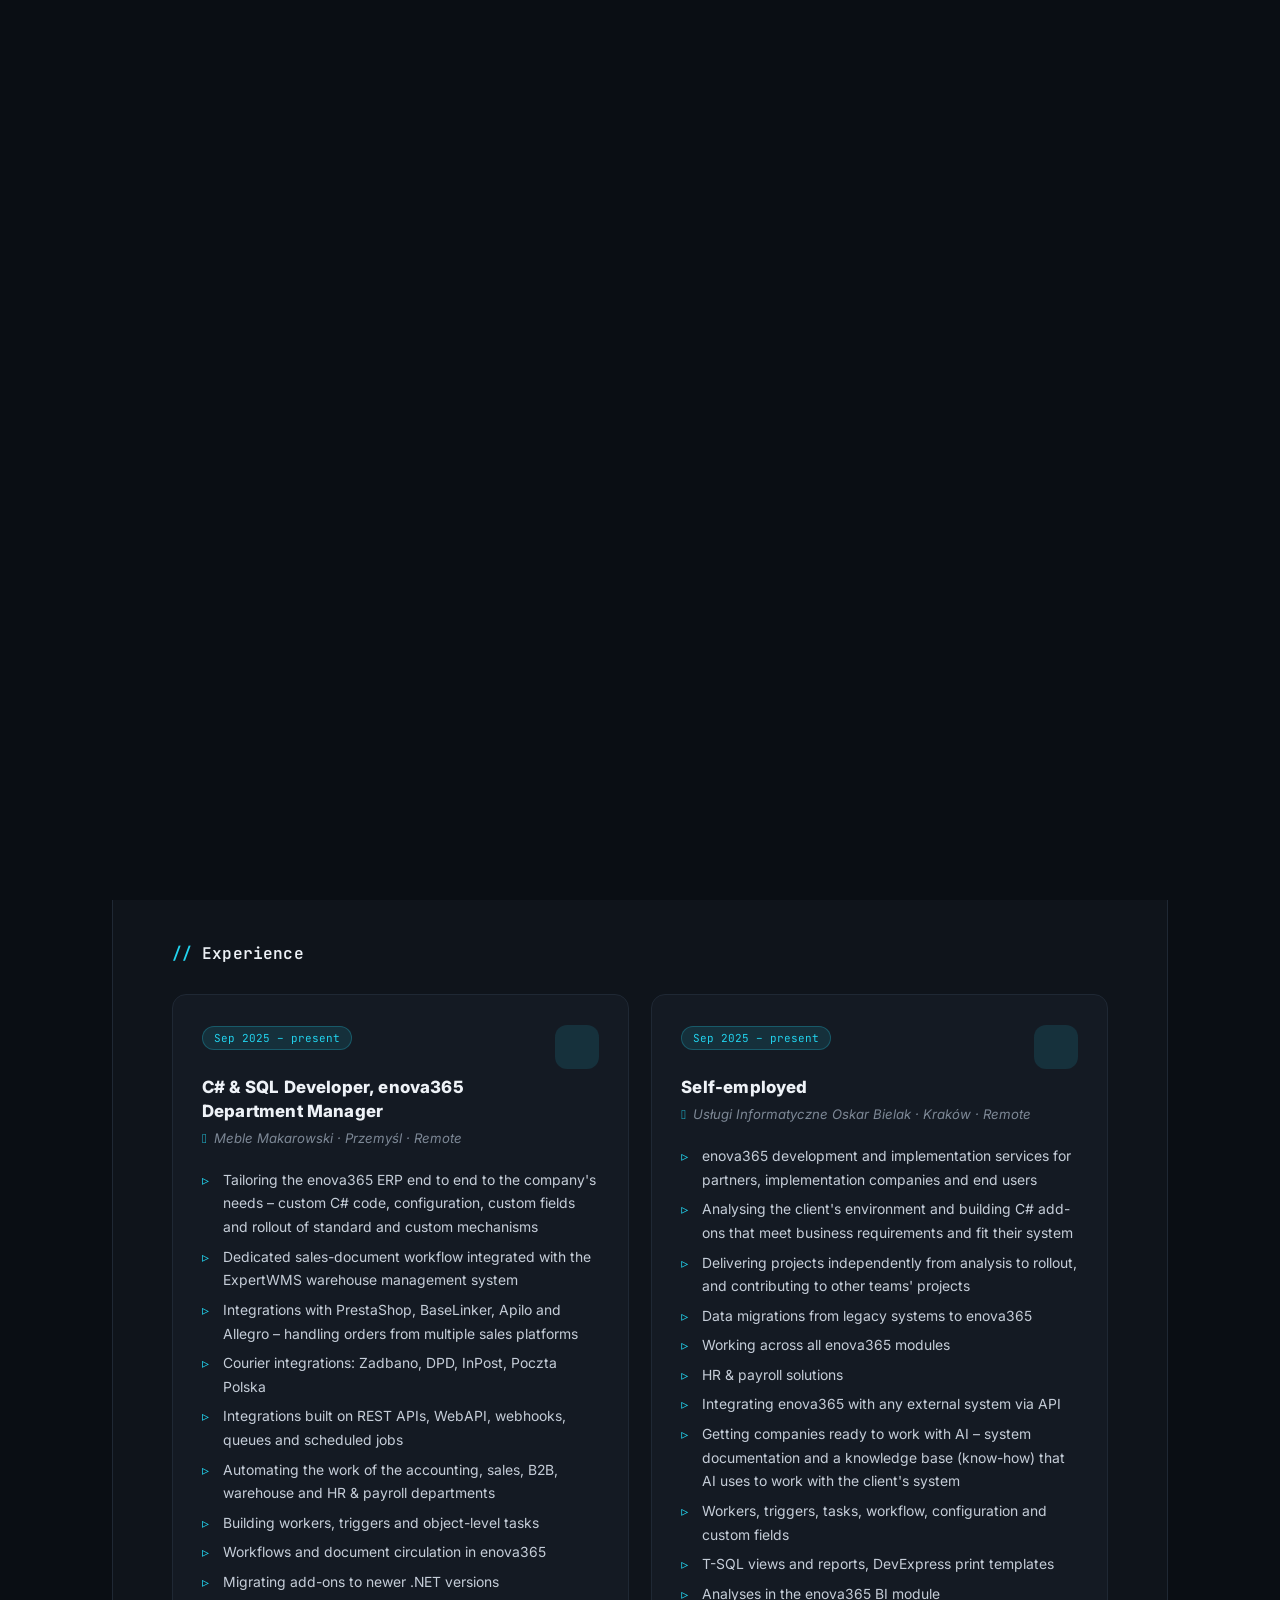
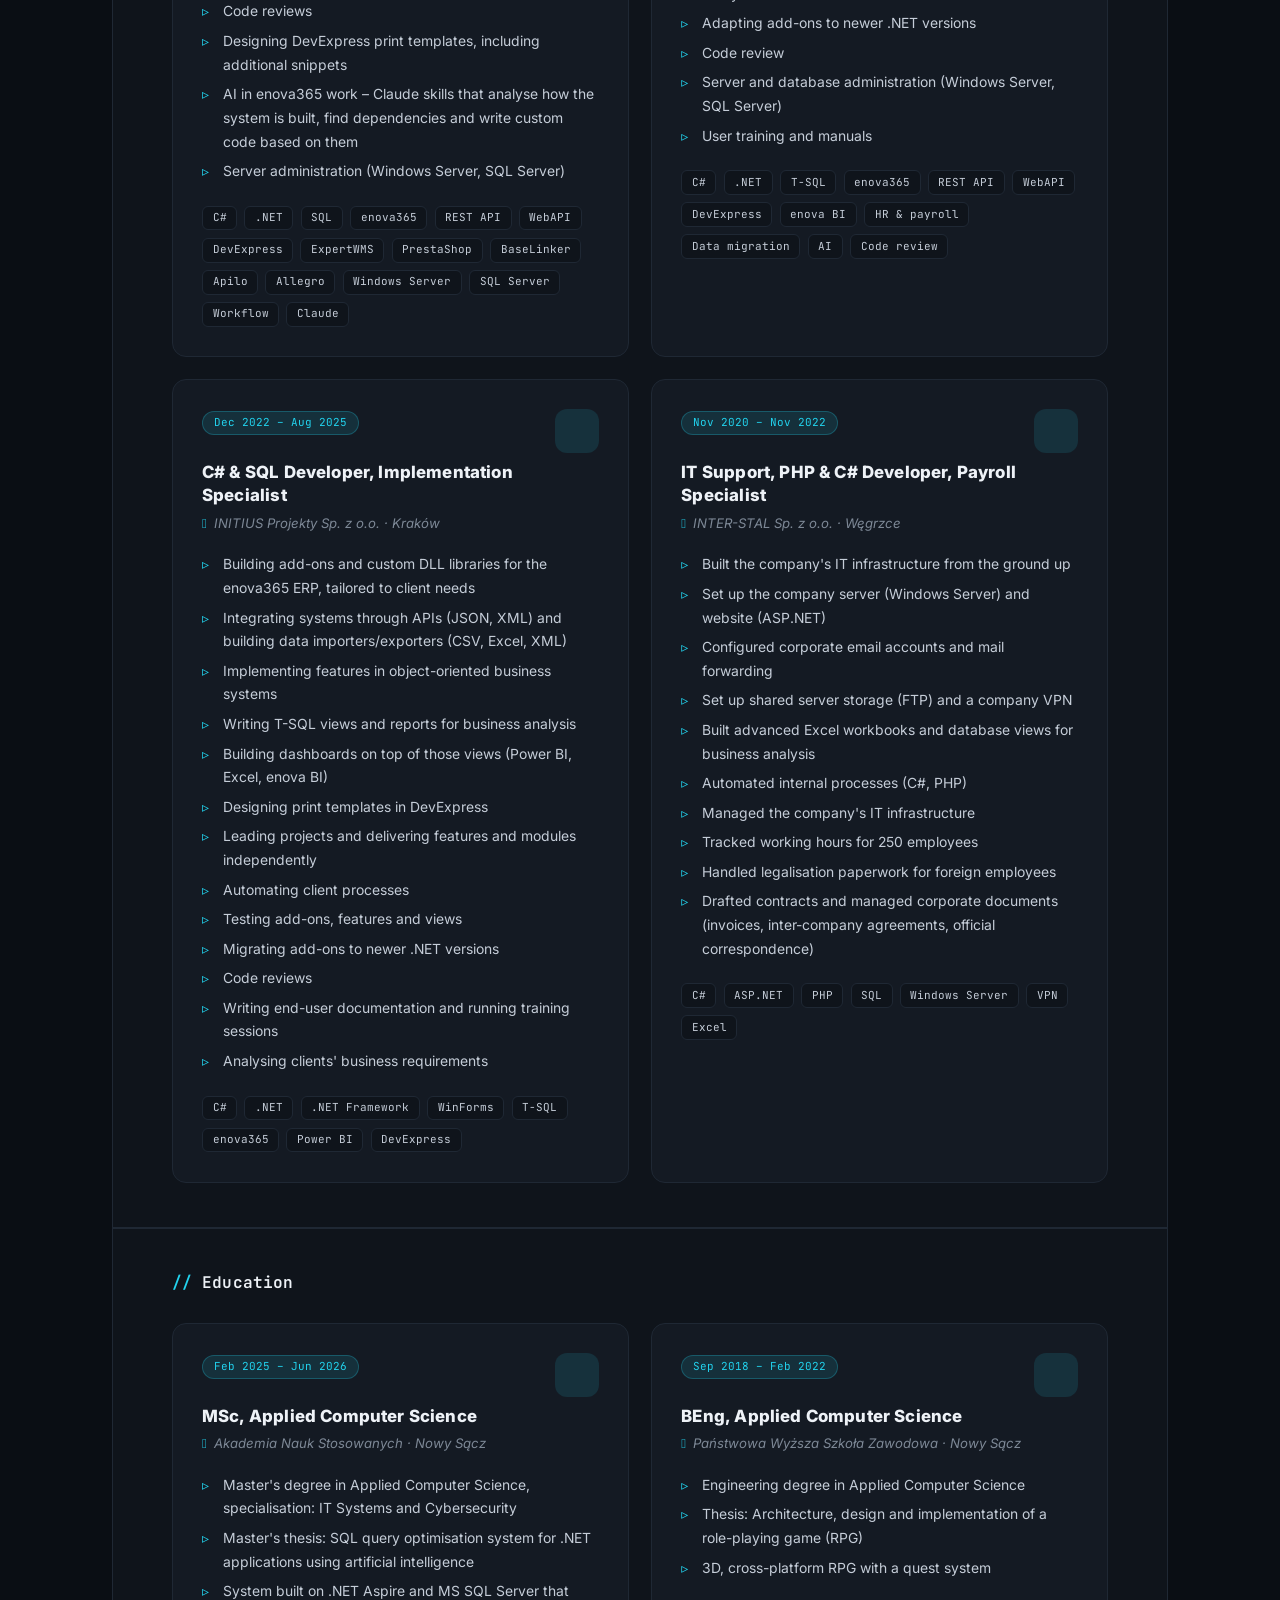
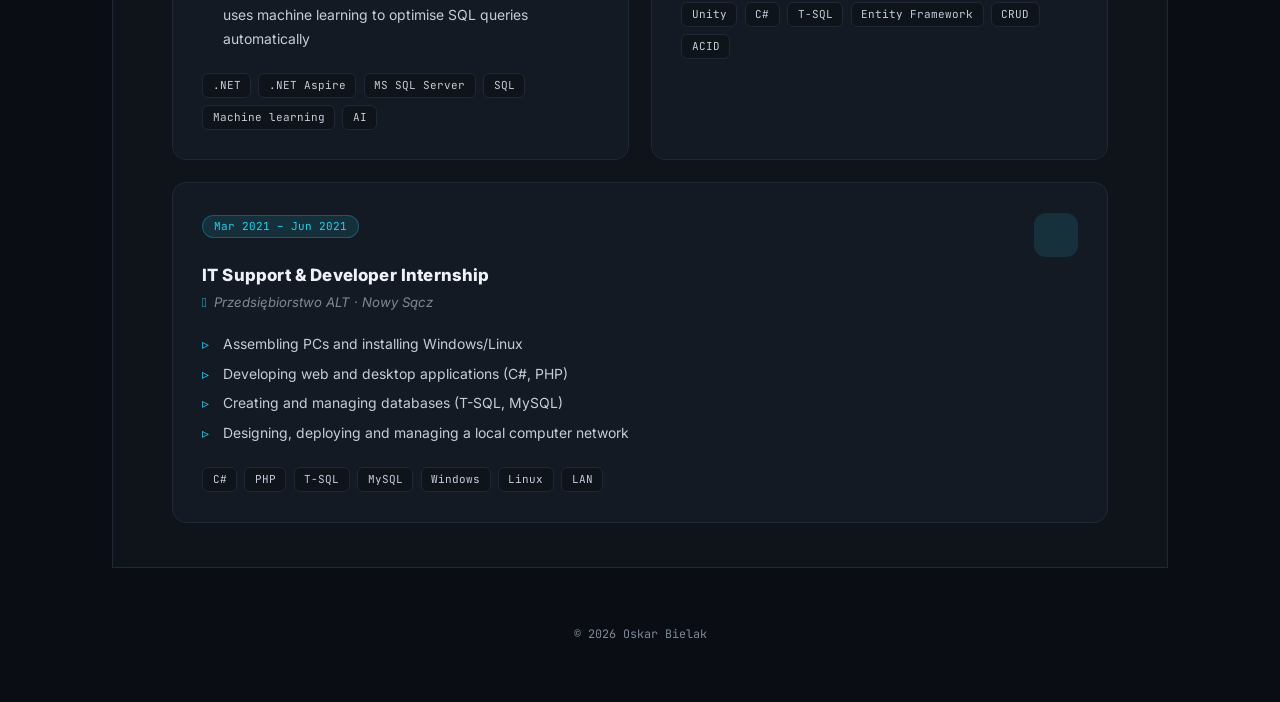
==== commit 10805f4e: "Self-employment: all enova365 modules and BI analyses Co-Authored-By: Claude Fable 5.2 <noreply@anth" ====
--- a/index.html
+++ b/index.html
@@ -109,18 +109,20 @@
 									<li>Analysing the client's environment and building C# add-ons that meet business requirements and fit their system</li>
 									<li>Delivering projects independently from analysis to rollout, and contributing to other teams' projects</li>
 									<li>Data migrations from legacy systems to enova365</li>
+									<li>Working across all enova365 modules</li>
 									<li>HR &amp; payroll solutions</li>
 									<li>Integrating enova365 with any external system via API</li>
 									<li>Getting companies ready to work with AI – system documentation and a knowledge base (know-how) that AI uses to work with the client's system</li>
 									<li>Workers, triggers, tasks, workflow, configuration and custom fields</li>
 									<li>T-SQL views and reports, DevExpress print templates</li>
+									<li>Analyses in the enova365 BI module</li>
 									<li>Adapting add-ons to newer .NET versions</li>
 									<li>Code review</li>
 									<li>Server and database administration (Windows Server, SQL Server)</li>
 									<li>User training and manuals</li>
 								</ul>
 								<ul class="tags">
-									<li>C#</li><li>.NET</li><li>T-SQL</li><li>enova365</li><li>REST API</li><li>WebAPI</li><li>DevExpress</li><li>HR &amp; payroll</li><li>Data migration</li><li>AI</li><li>Code review</li>
+									<li>C#</li><li>.NET</li><li>T-SQL</li><li>enova365</li><li>REST API</li><li>WebAPI</li><li>DevExpress</li><li>enova BI</li><li>HR &amp; payroll</li><li>Data migration</li><li>AI</li><li>Code review</li>
 								</ul>
 							</article>
 							<article>
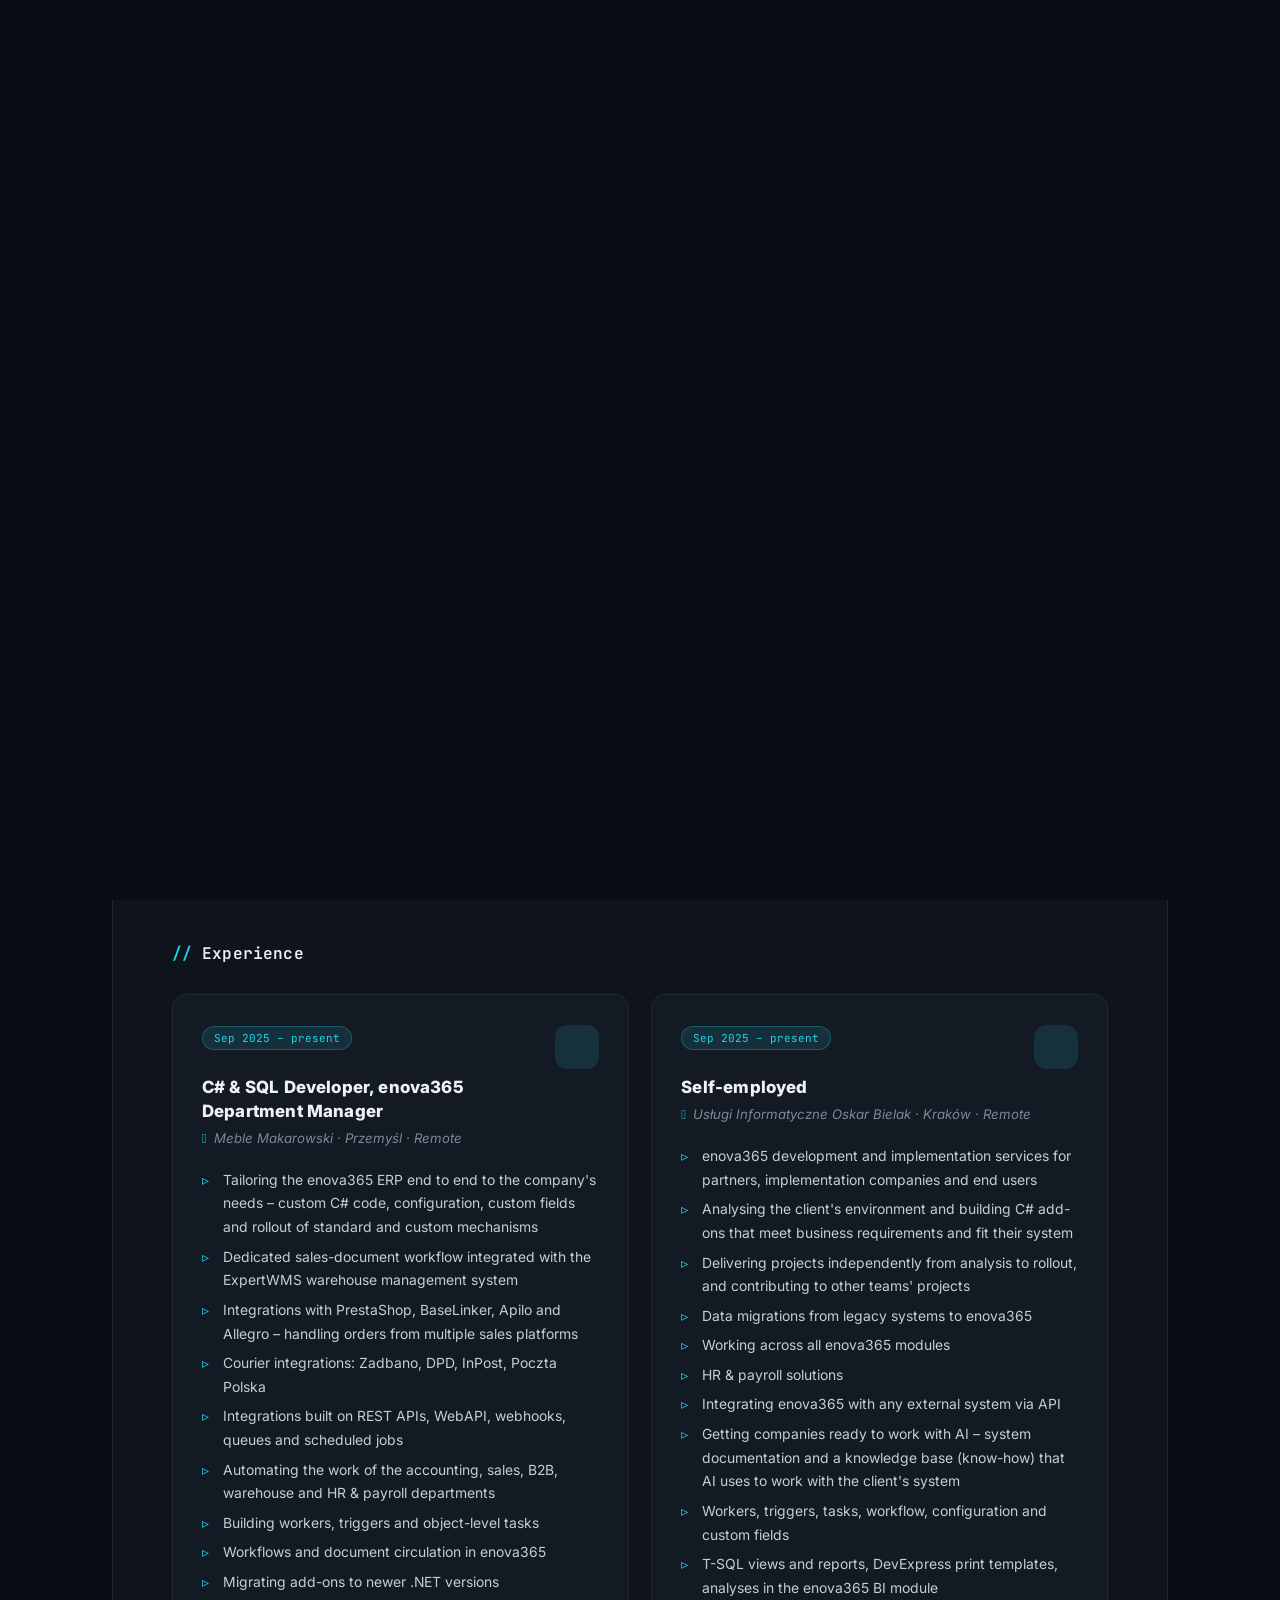
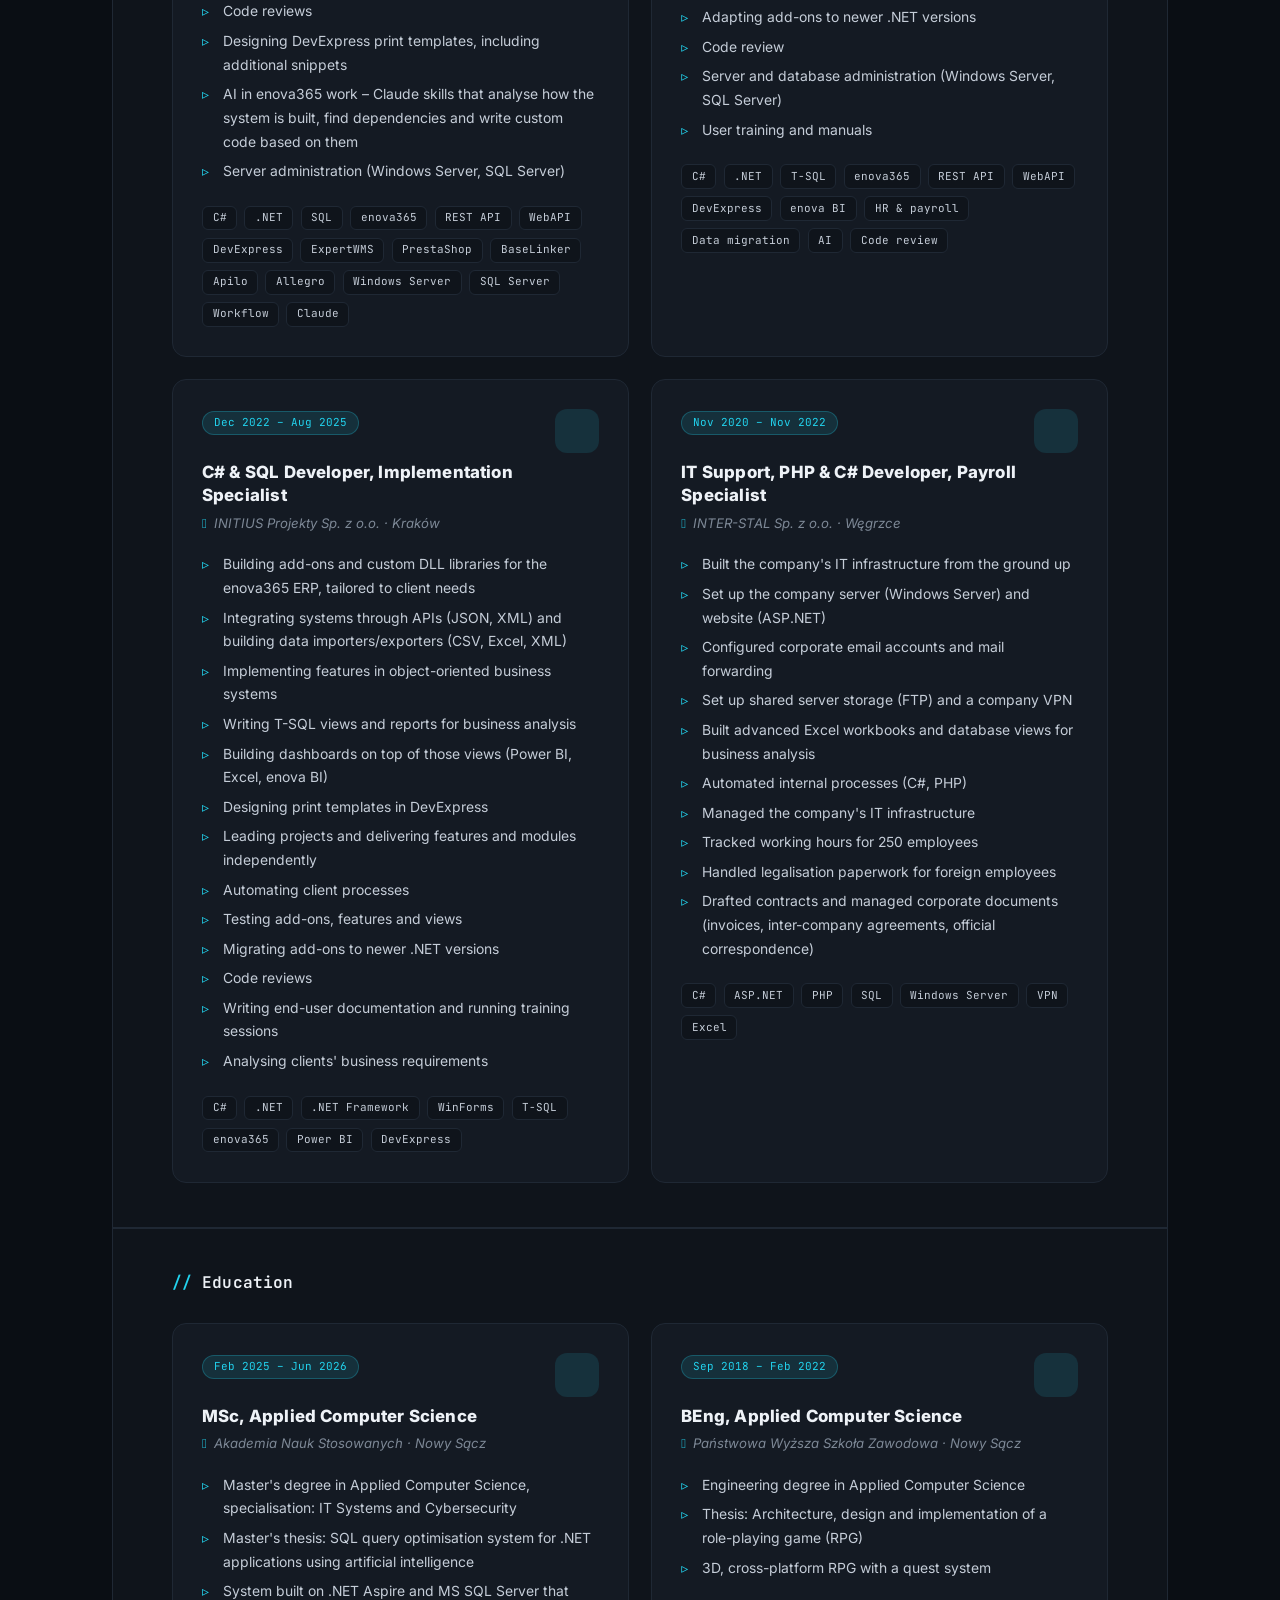
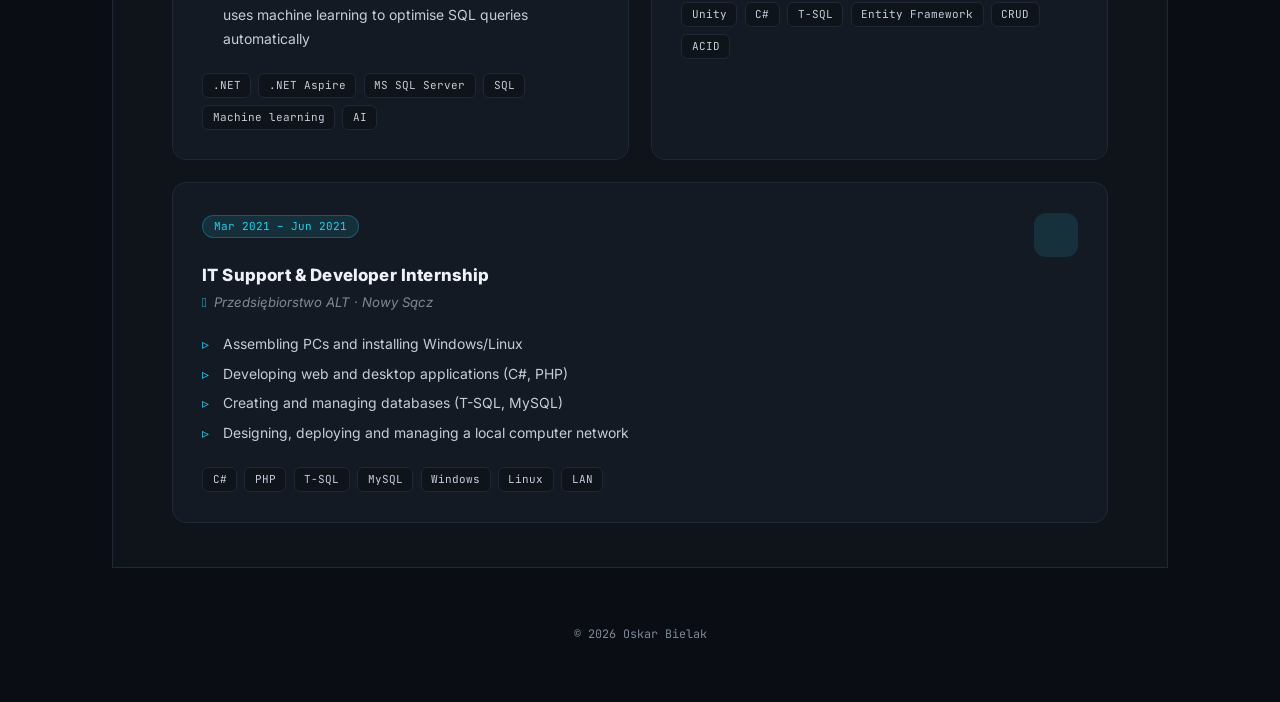
==== commit f0ac3d7f: "Self-employment: fold BI analyses into the reports bullet Co-Authored-By: Claude Fable 5.2 <noreply@" ====
--- a/index.html
+++ b/index.html
@@ -114,8 +114,7 @@
 									<li>Integrating enova365 with any external system via API</li>
 									<li>Getting companies ready to work with AI – system documentation and a knowledge base (know-how) that AI uses to work with the client's system</li>
 									<li>Workers, triggers, tasks, workflow, configuration and custom fields</li>
-									<li>T-SQL views and reports, DevExpress print templates</li>
-									<li>Analyses in the enova365 BI module</li>
+									<li>T-SQL views and reports, DevExpress print templates, analyses in the enova365 BI module</li>
 									<li>Adapting add-ons to newer .NET versions</li>
 									<li>Code review</li>
 									<li>Server and database administration (Windows Server, SQL Server)</li>
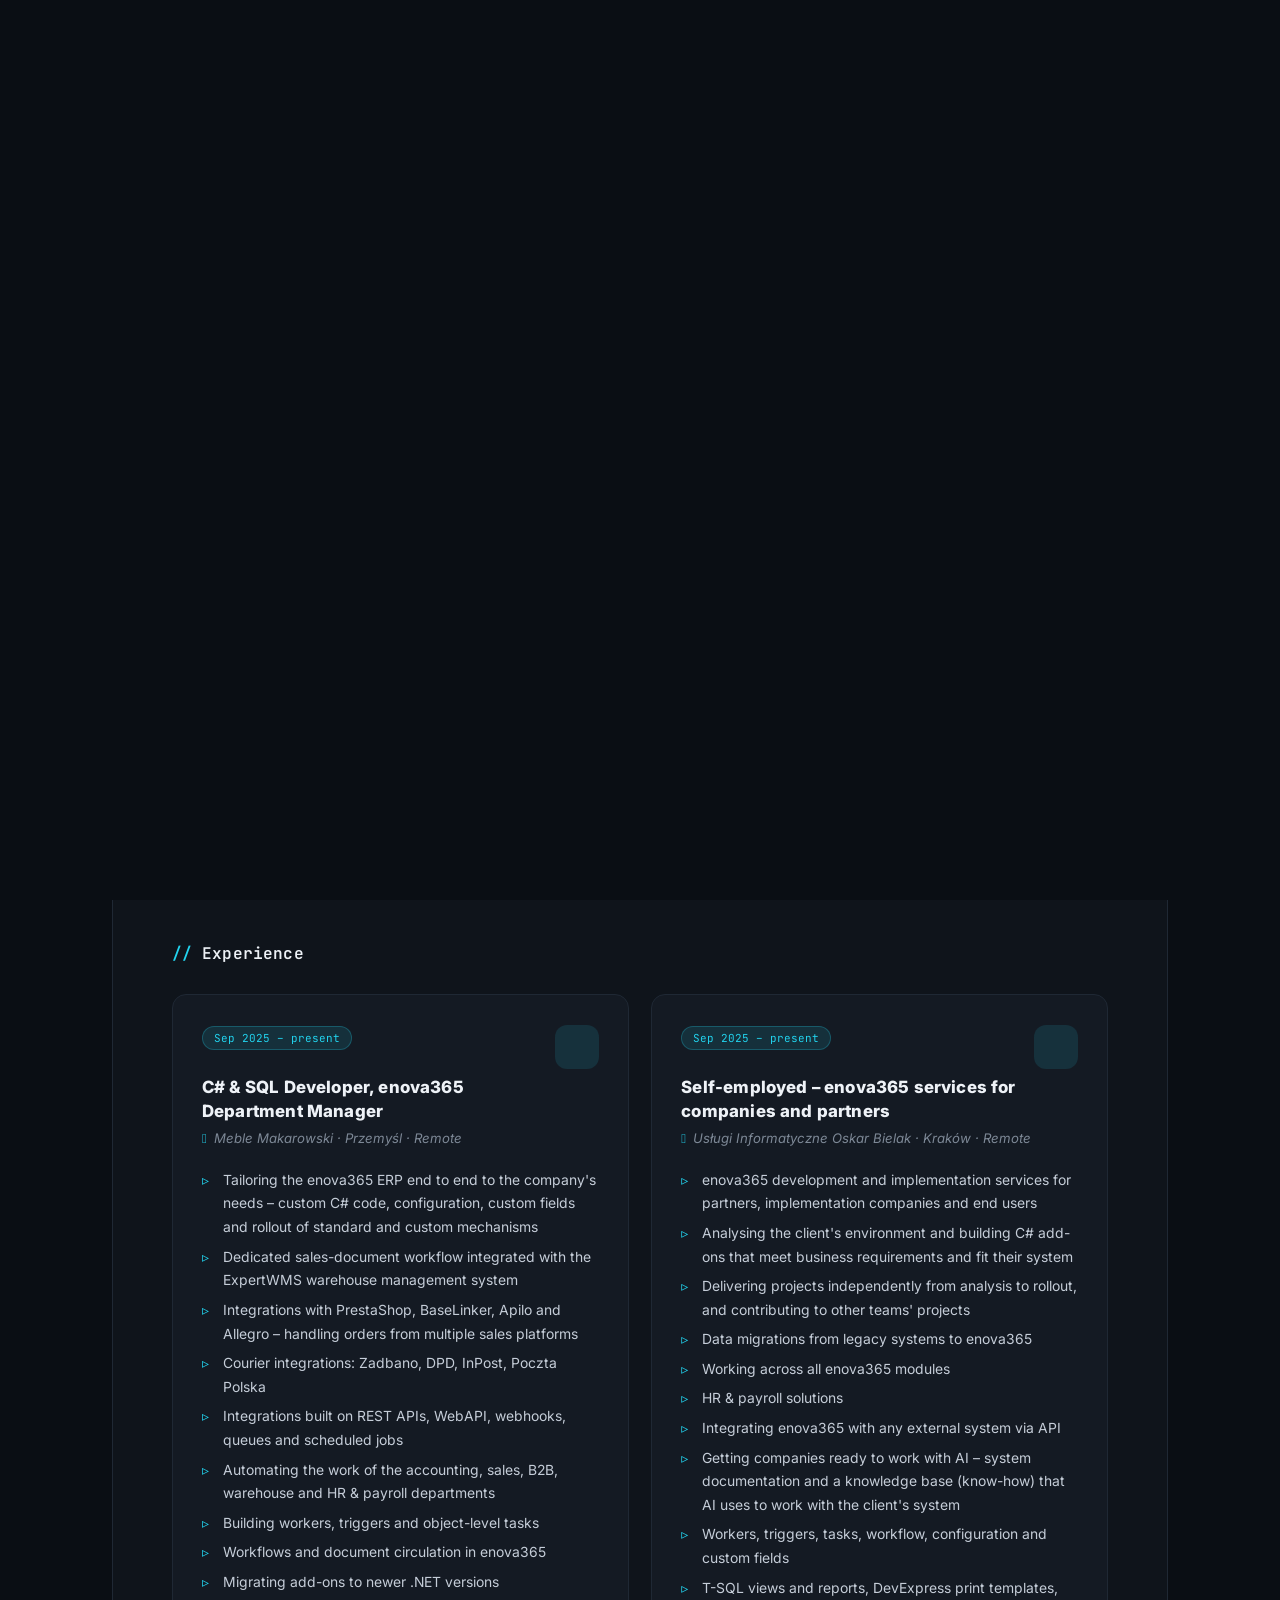
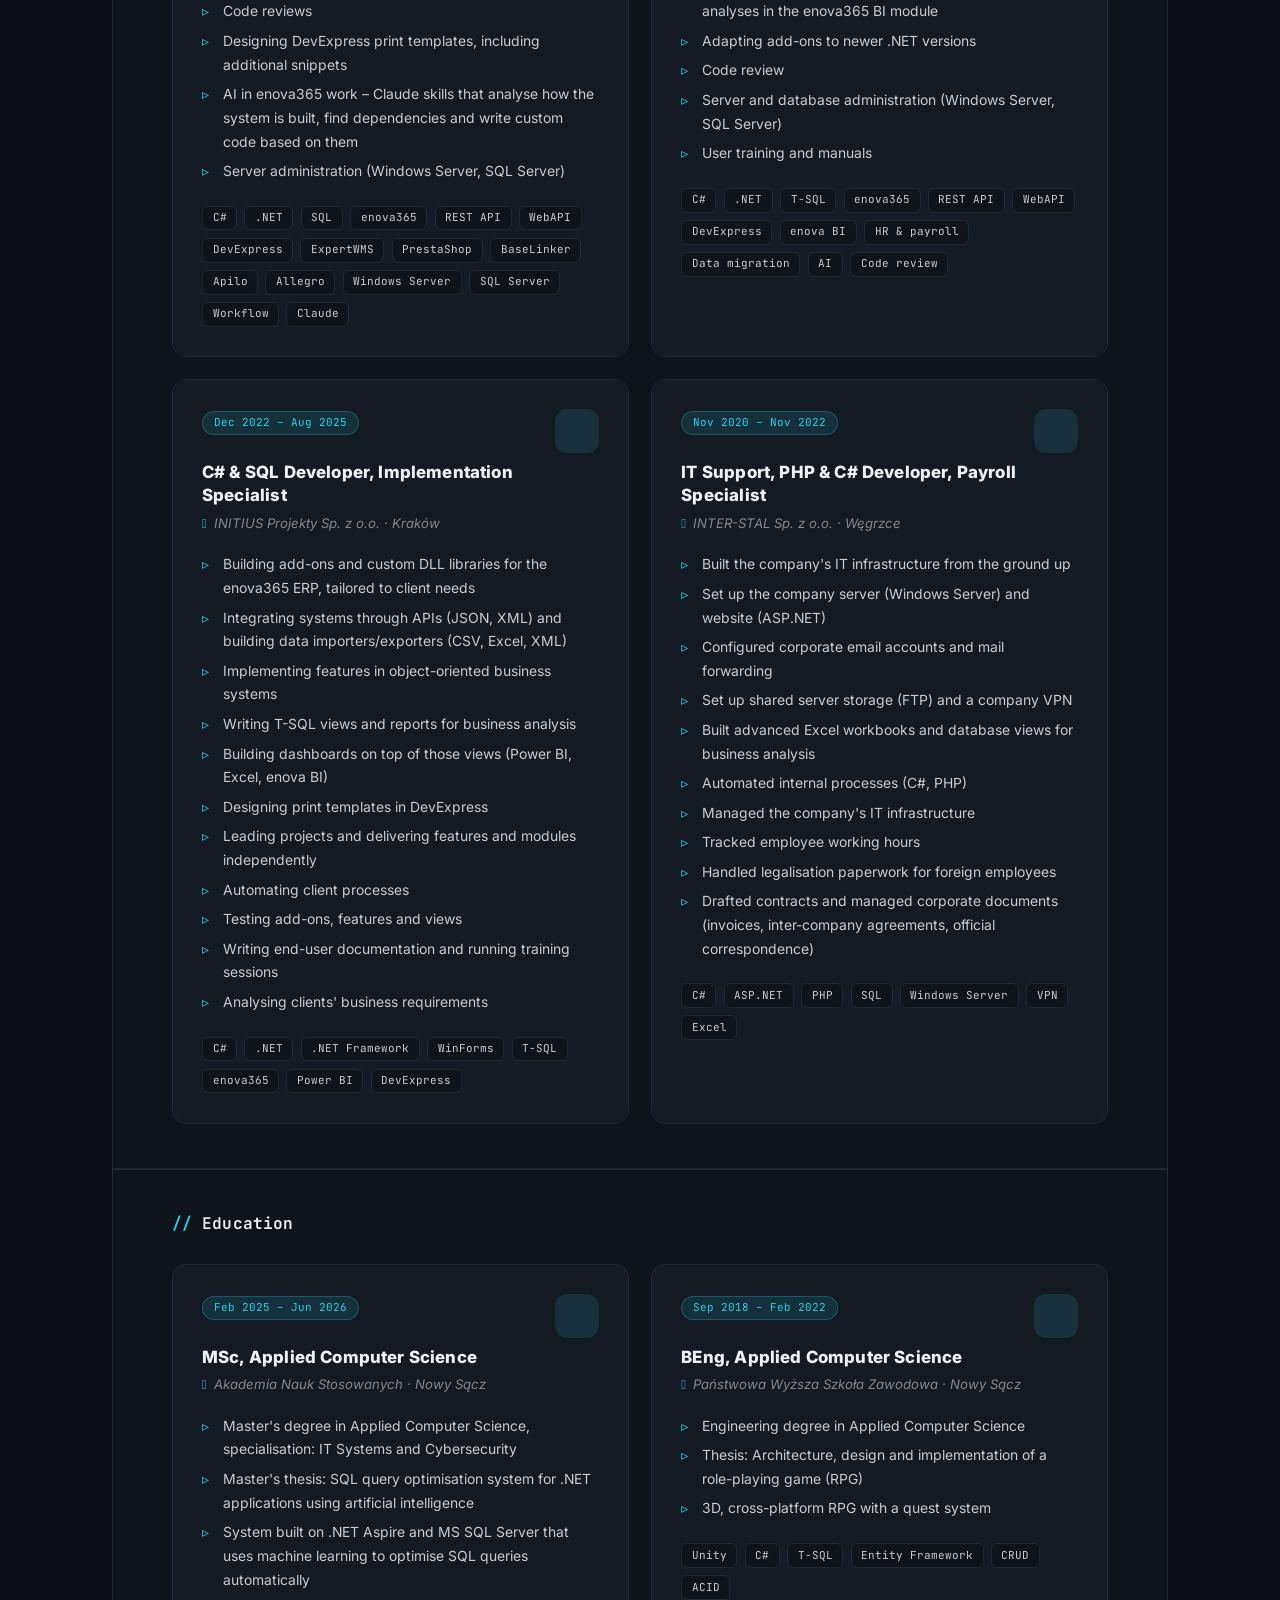
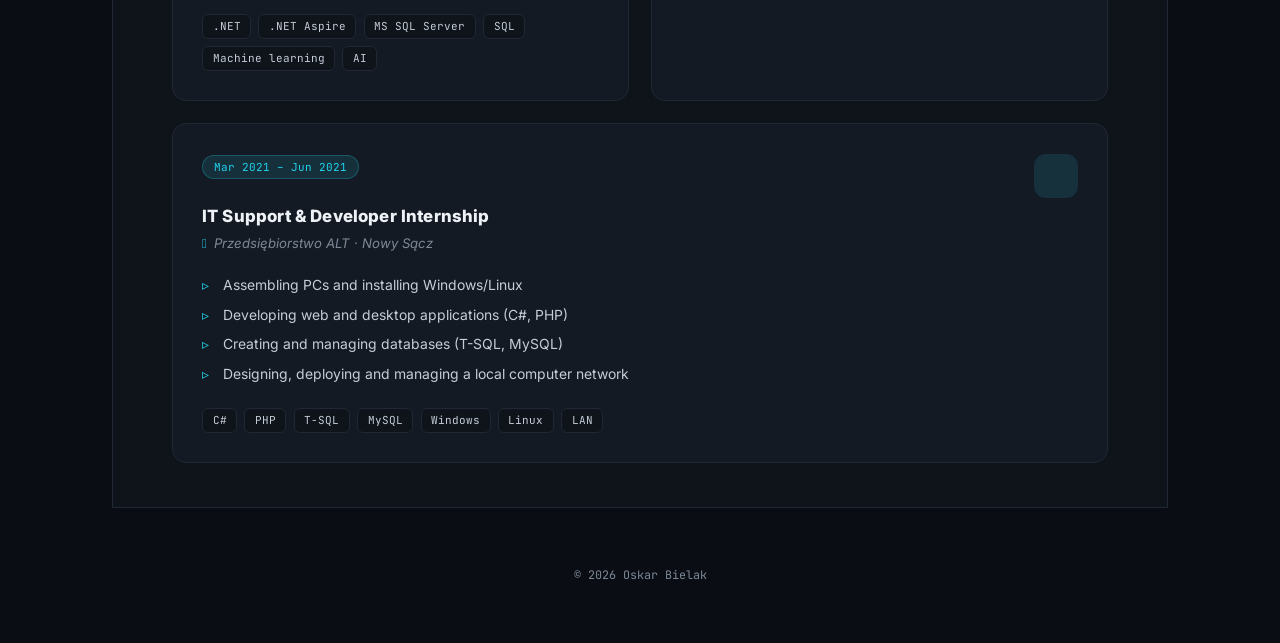
==== commit c42b7929: "CV and experience: refreshed summary, skills and de-duplicated roles - CV summary mentions the manag" ====
--- a/index.html
+++ b/index.html
@@ -101,7 +101,7 @@
 								<span class="card-icon"><i class="fas fa-user-tie"></i></span>
 								<header>
 									<span class="date">Sep 2025 – present</span>
-									<h3>Self-employed</h3>
+									<h3>Self-employed – enova365 services for companies and partners</h3>
 									<p class="company">Usługi Informatyczne Oskar Bielak · Kraków · Remote</p>
 								</header>
 								<ul class="points">
@@ -141,8 +141,6 @@
 									<li>Leading projects and delivering features and modules independently</li>
 									<li>Automating client processes</li>
 									<li>Testing add-ons, features and views</li>
-									<li>Migrating add-ons to newer .NET versions</li>
-									<li>Code reviews</li>
 									<li>Writing end-user documentation and running training sessions</li>
 									<li>Analysing clients' business requirements</li>
 								</ul>
@@ -165,7 +163,7 @@
 									<li>Built advanced Excel workbooks and database views for business analysis</li>
 									<li>Automated internal processes (C#, PHP)</li>
 									<li>Managed the company's IT infrastructure</li>
-									<li>Tracked working hours for 250 employees</li>
+									<li>Tracked employee working hours</li>
 									<li>Handled legalisation paperwork for foreign employees</li>
 									<li>Drafted contracts and managed corporate documents (invoices, inter-company agreements, official correspondence)</li>
 								</ul>
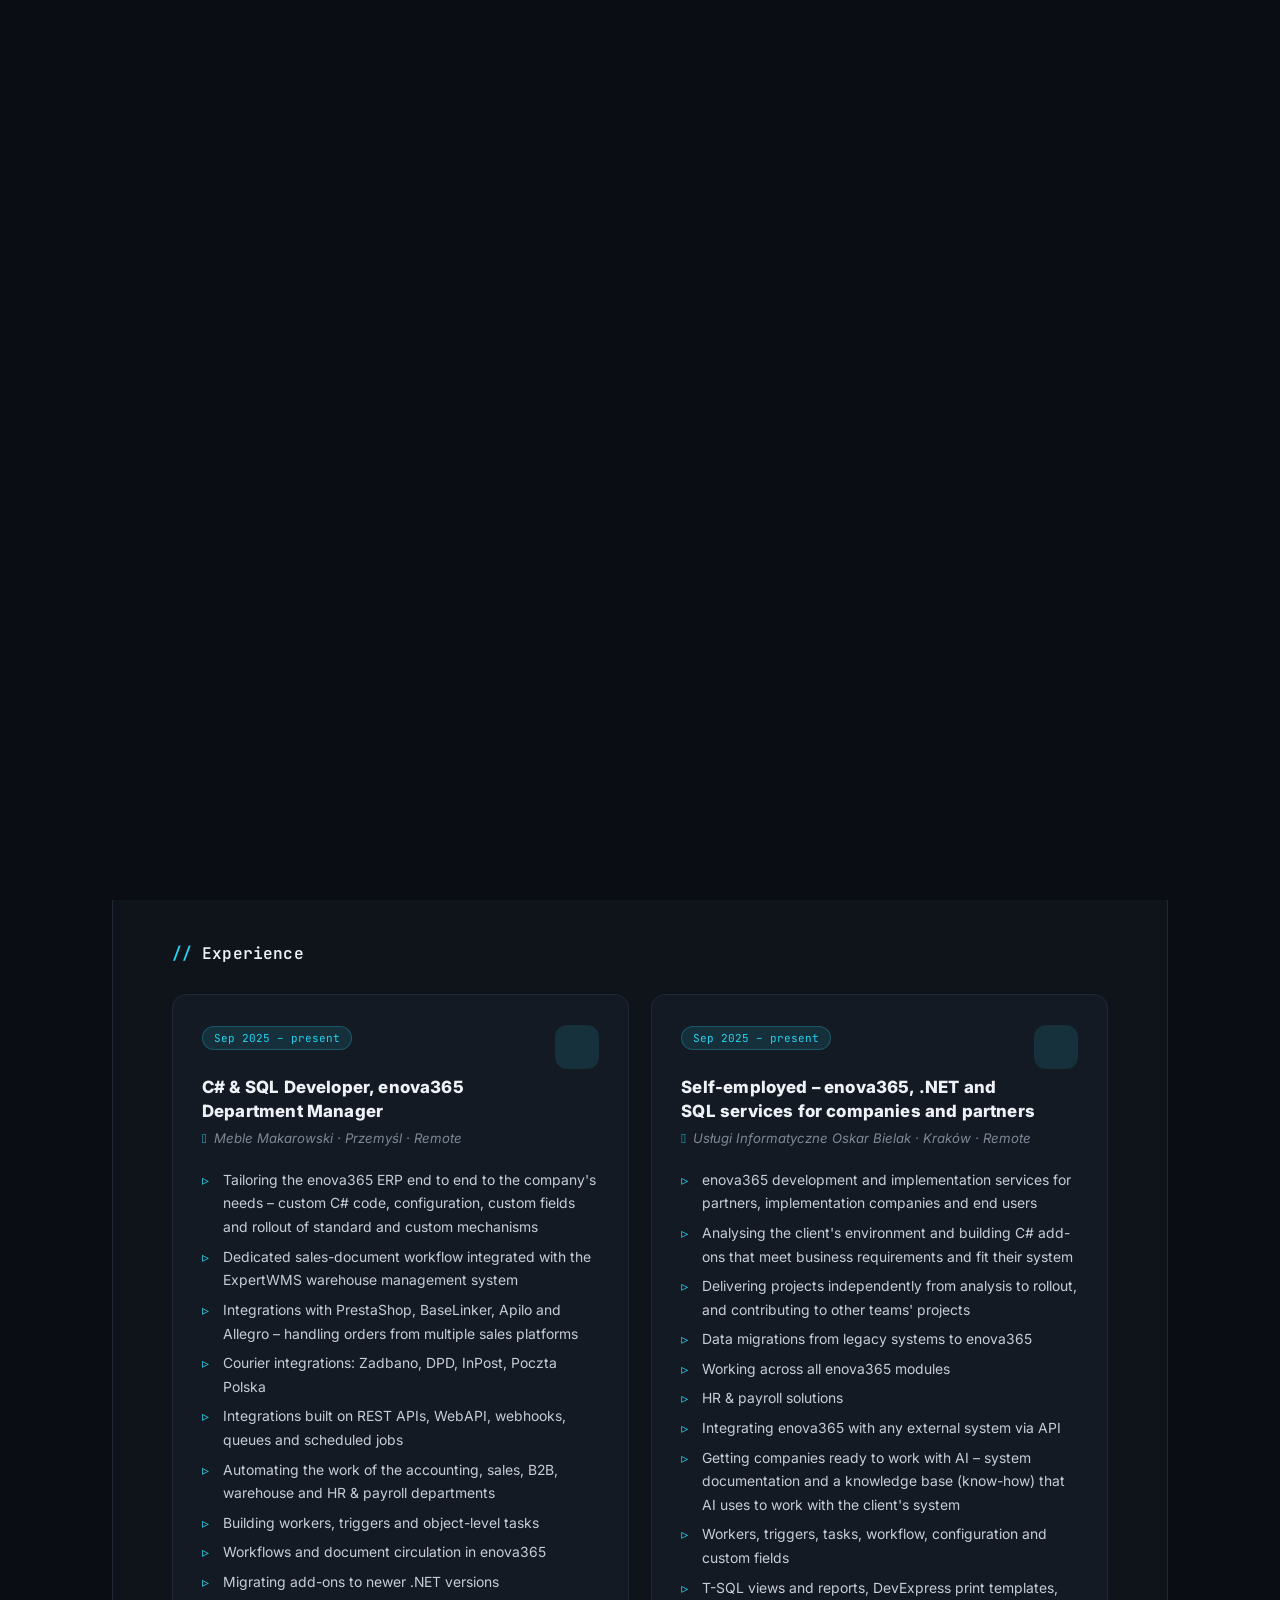
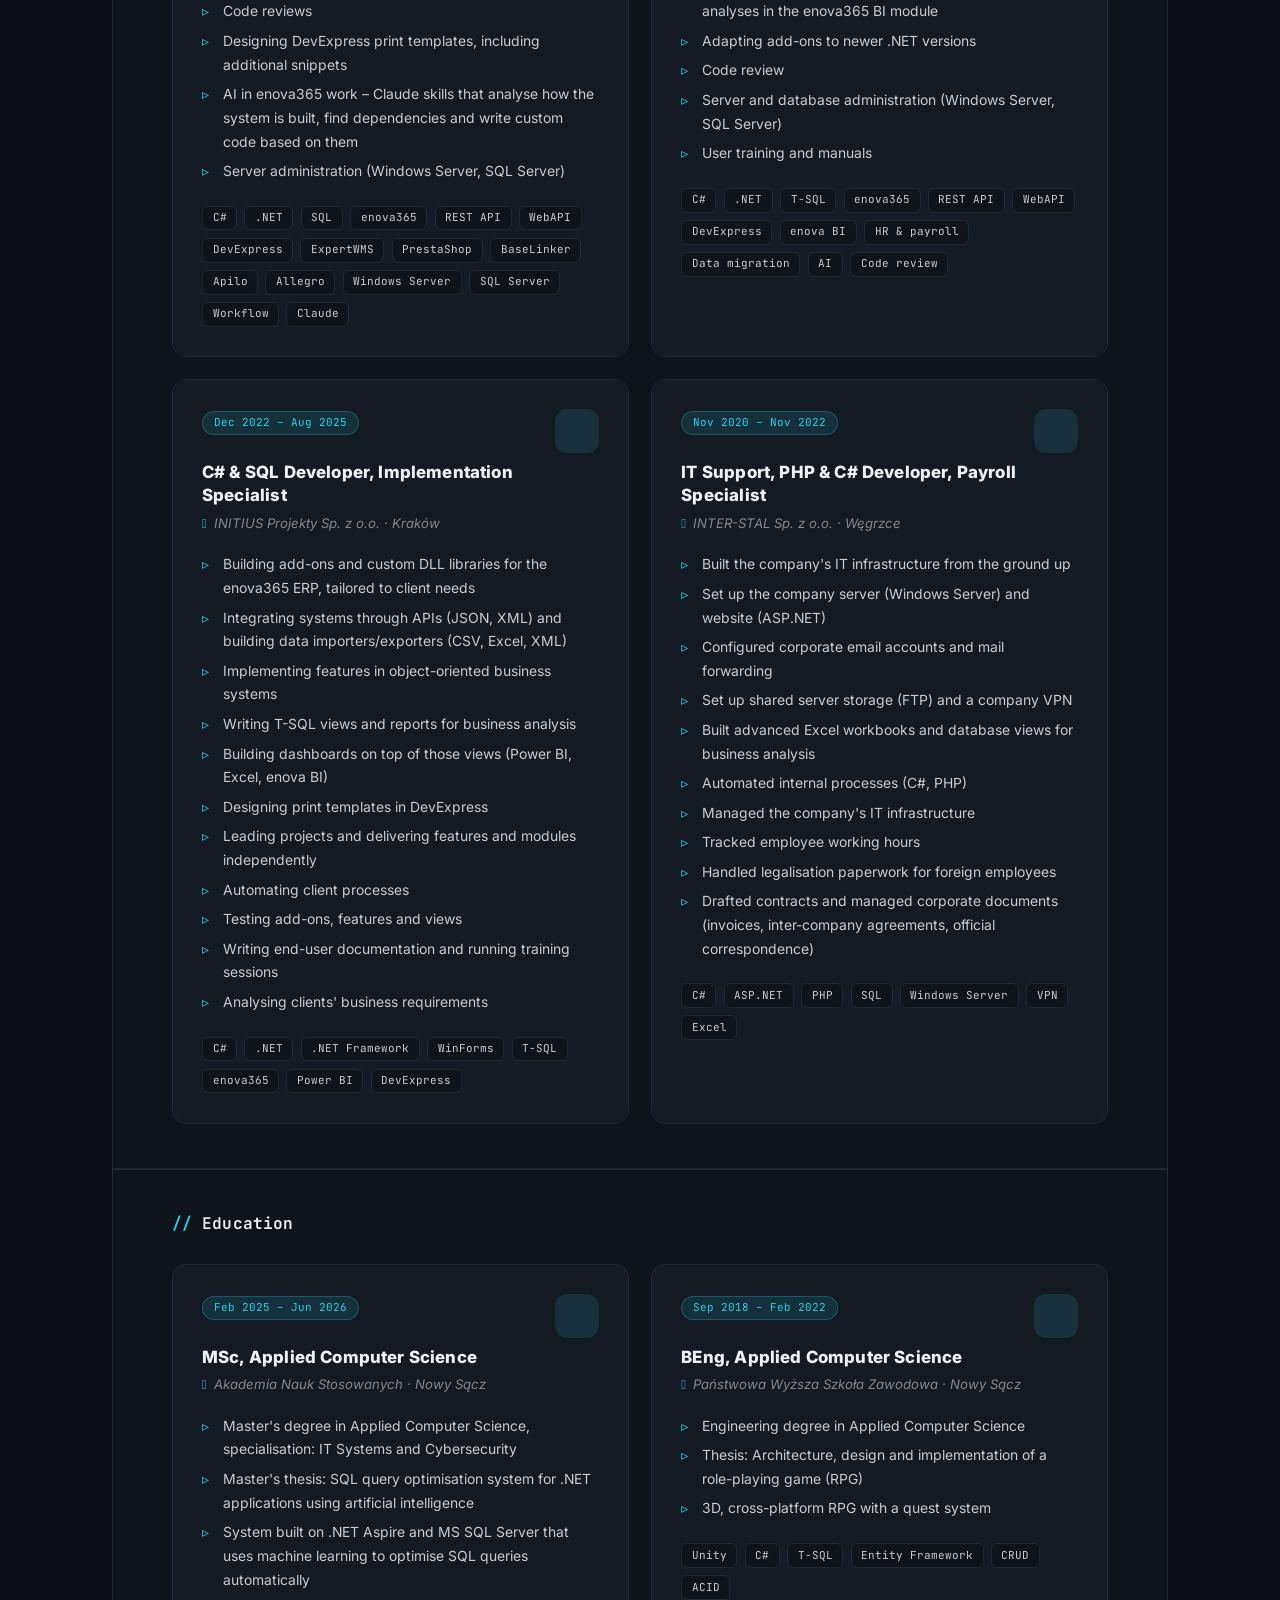
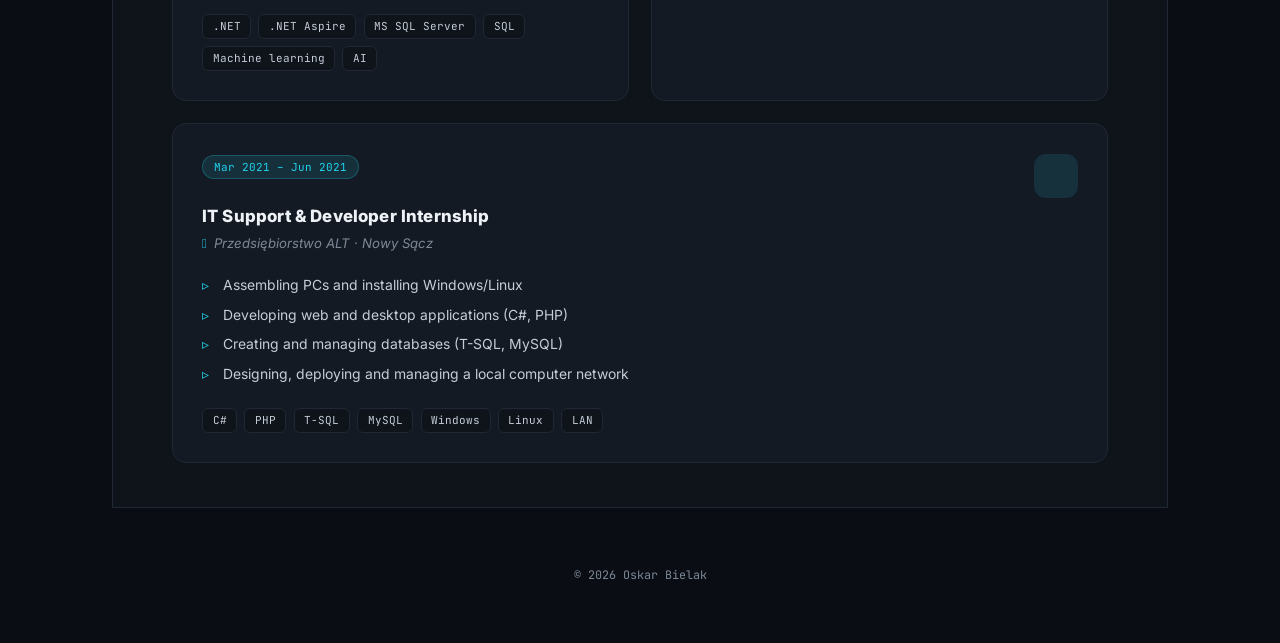
==== commit c9ea2da7: "Self-employment heading: enova365, .NET and SQL services Co-Authored-By: Claude Fable 5.2 <noreply@a" ====
--- a/index.html
+++ b/index.html
@@ -101,7 +101,7 @@
 								<span class="card-icon"><i class="fas fa-user-tie"></i></span>
 								<header>
 									<span class="date">Sep 2025 – present</span>
-									<h3>Self-employed – enova365 services for companies and partners</h3>
+									<h3>Self-employed – enova365, .NET and SQL services for companies and partners</h3>
 									<p class="company">Usługi Informatyczne Oskar Bielak · Kraków · Remote</p>
 								</header>
 								<ul class="points">
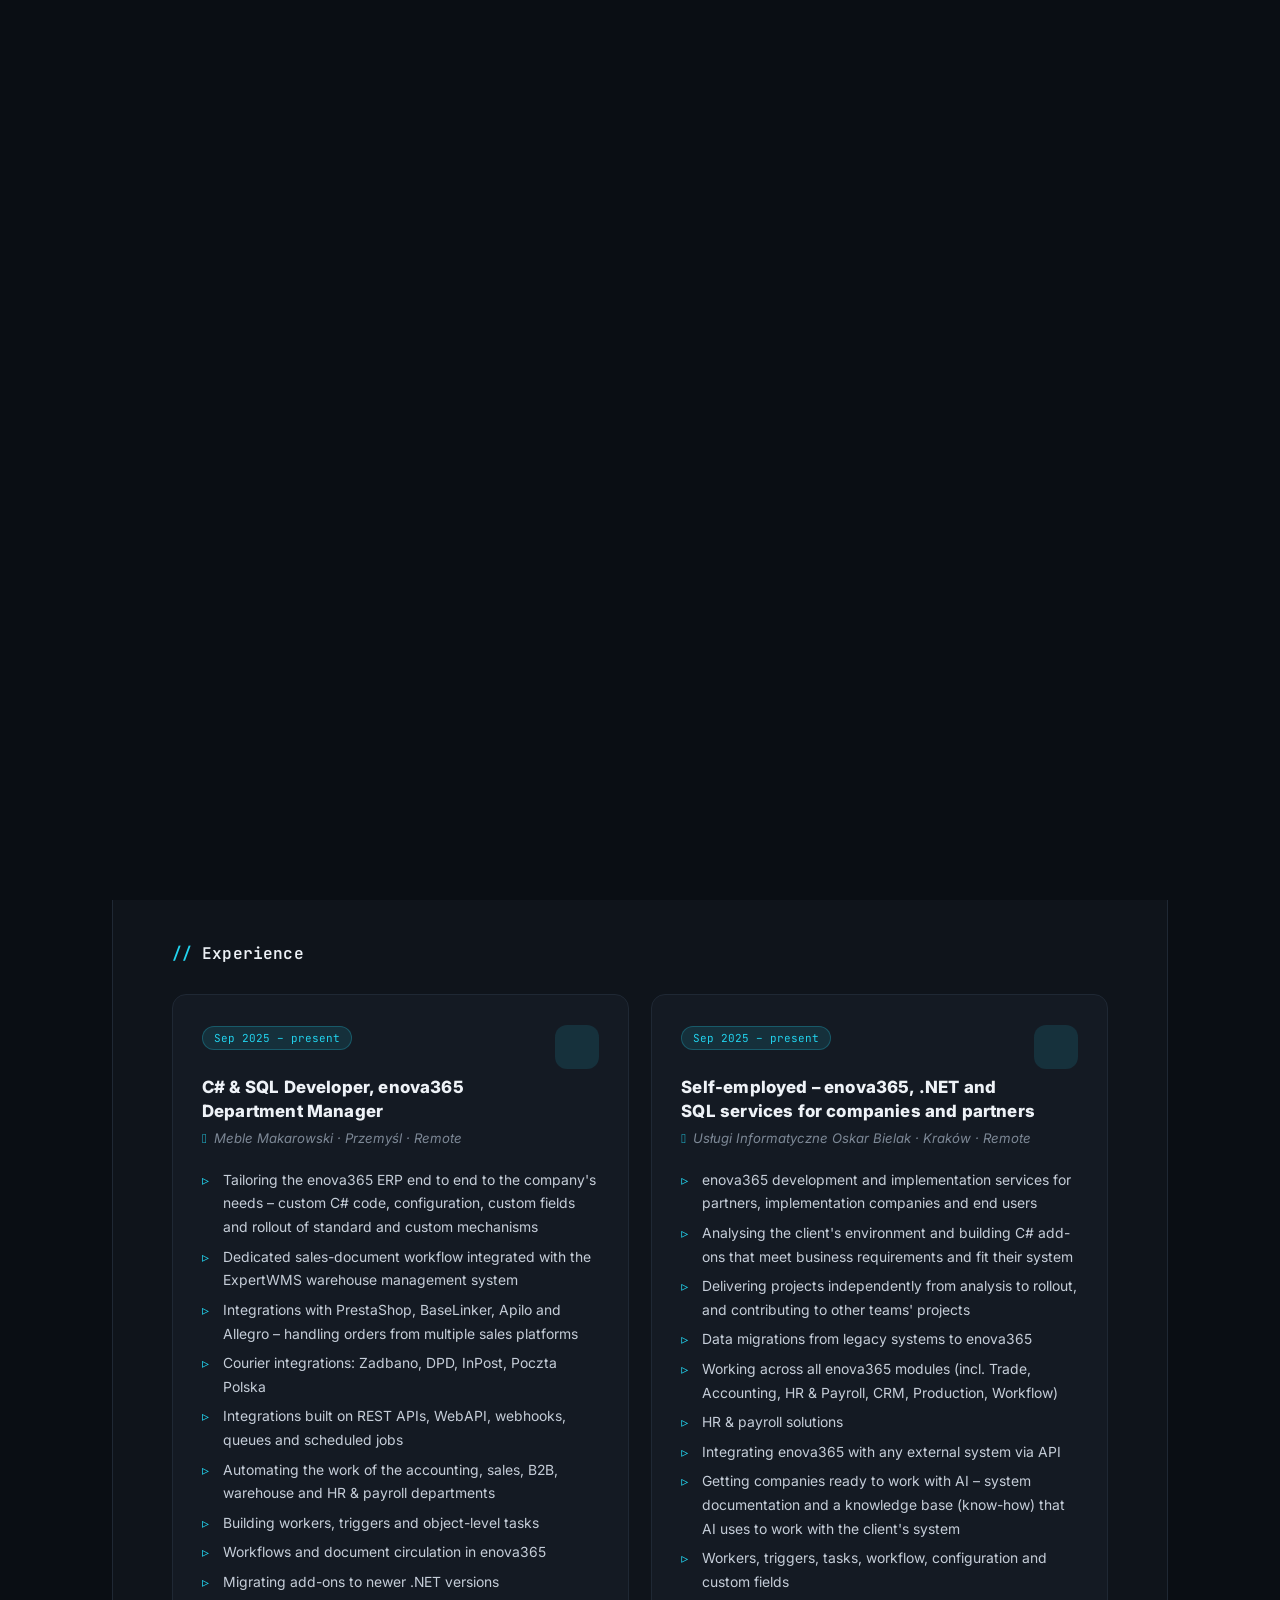
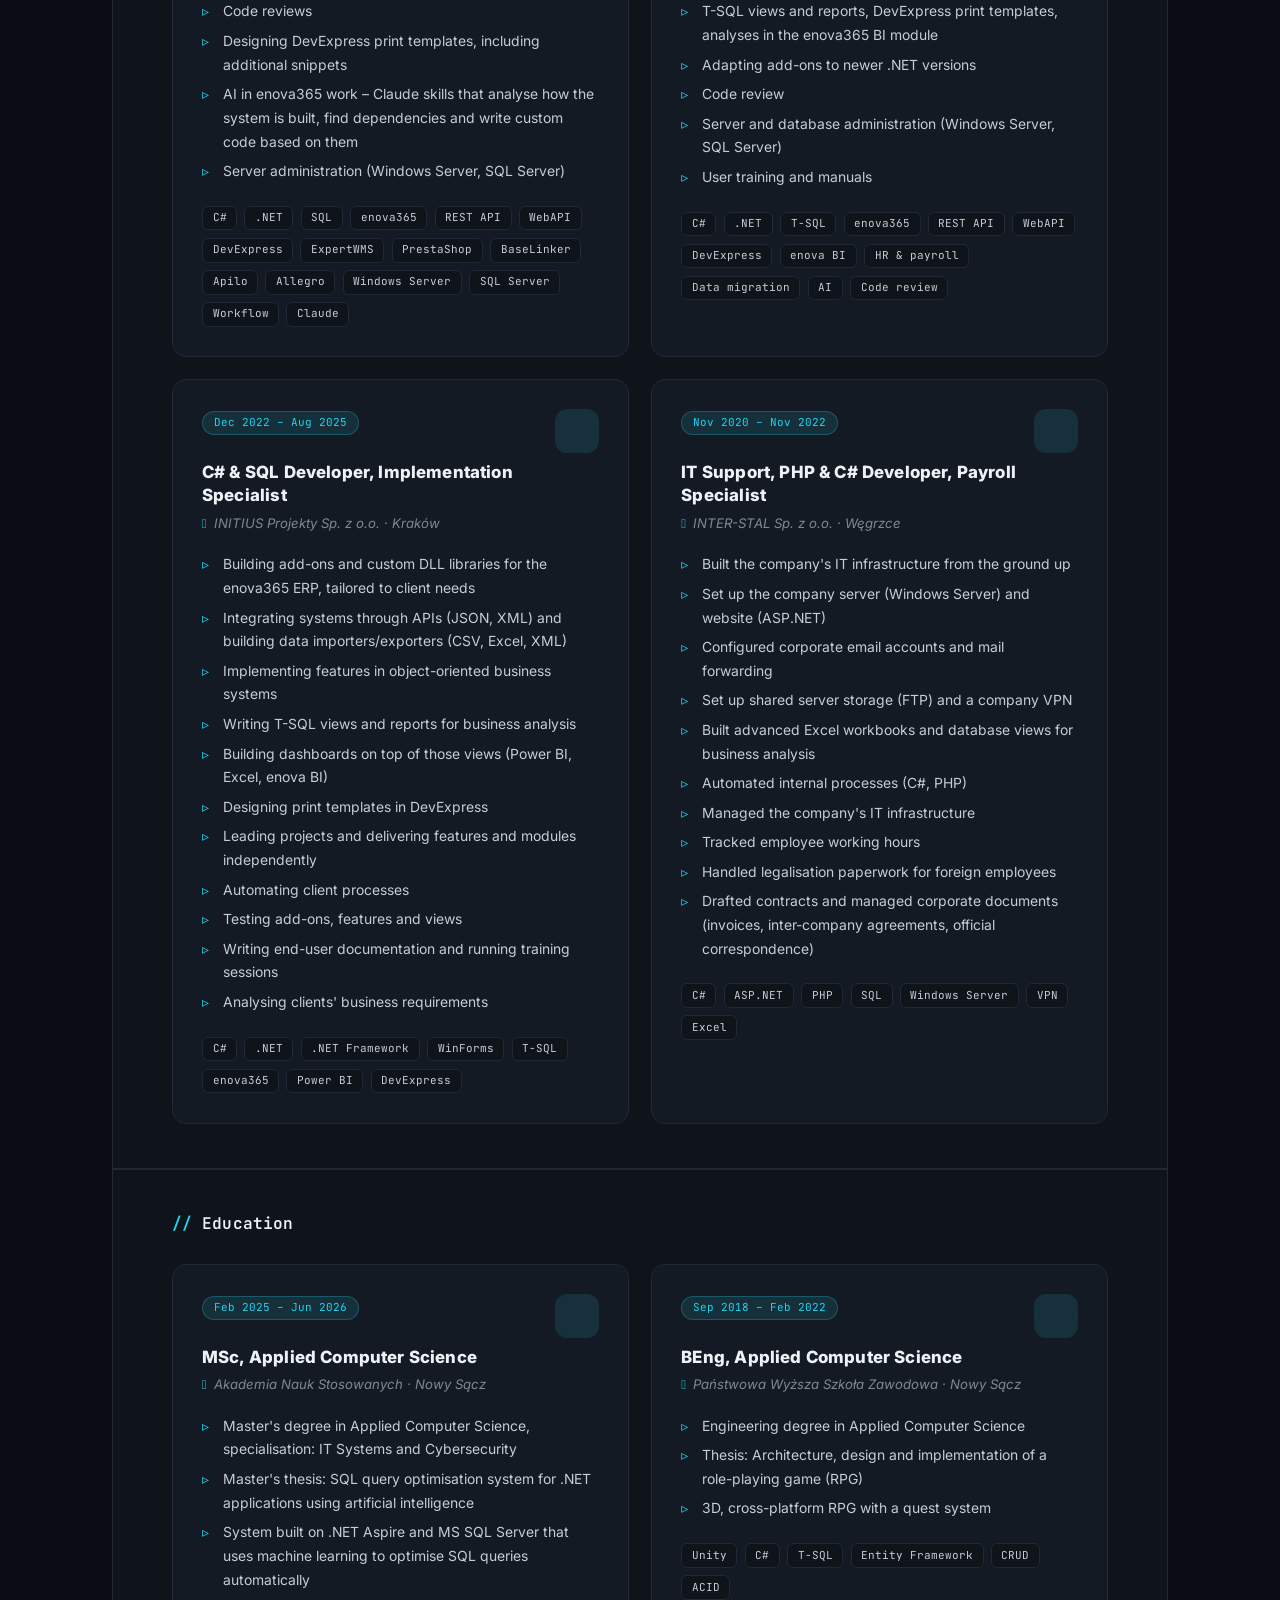
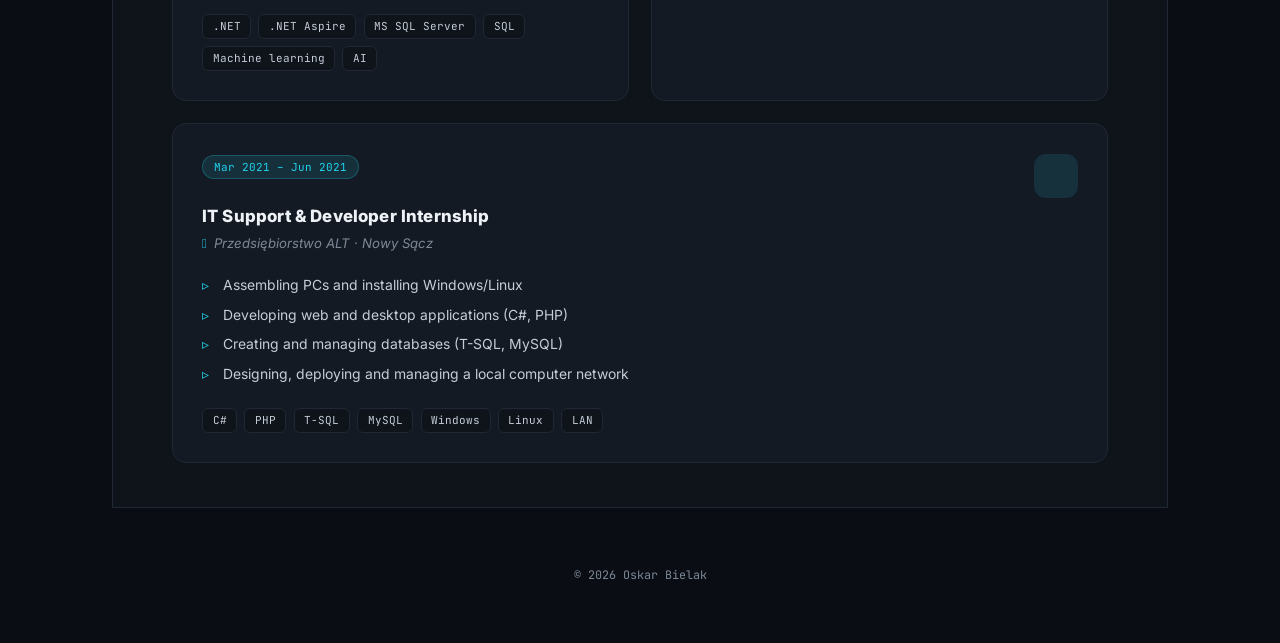
==== commit 1b16b05d: "Self-employment: list example enova365 modules Co-Authored-By: Claude Fable 5.2 <noreply@anthropic.c" ====
--- a/index.html
+++ b/index.html
@@ -109,7 +109,7 @@
 									<li>Analysing the client's environment and building C# add-ons that meet business requirements and fit their system</li>
 									<li>Delivering projects independently from analysis to rollout, and contributing to other teams' projects</li>
 									<li>Data migrations from legacy systems to enova365</li>
-									<li>Working across all enova365 modules</li>
+									<li>Working across all enova365 modules (incl. Trade, Accounting, HR &amp; Payroll, CRM, Production, Workflow)</li>
 									<li>HR &amp; payroll solutions</li>
 									<li>Integrating enova365 with any external system via API</li>
 									<li>Getting companies ready to work with AI – system documentation and a knowledge base (know-how) that AI uses to work with the client's system</li>
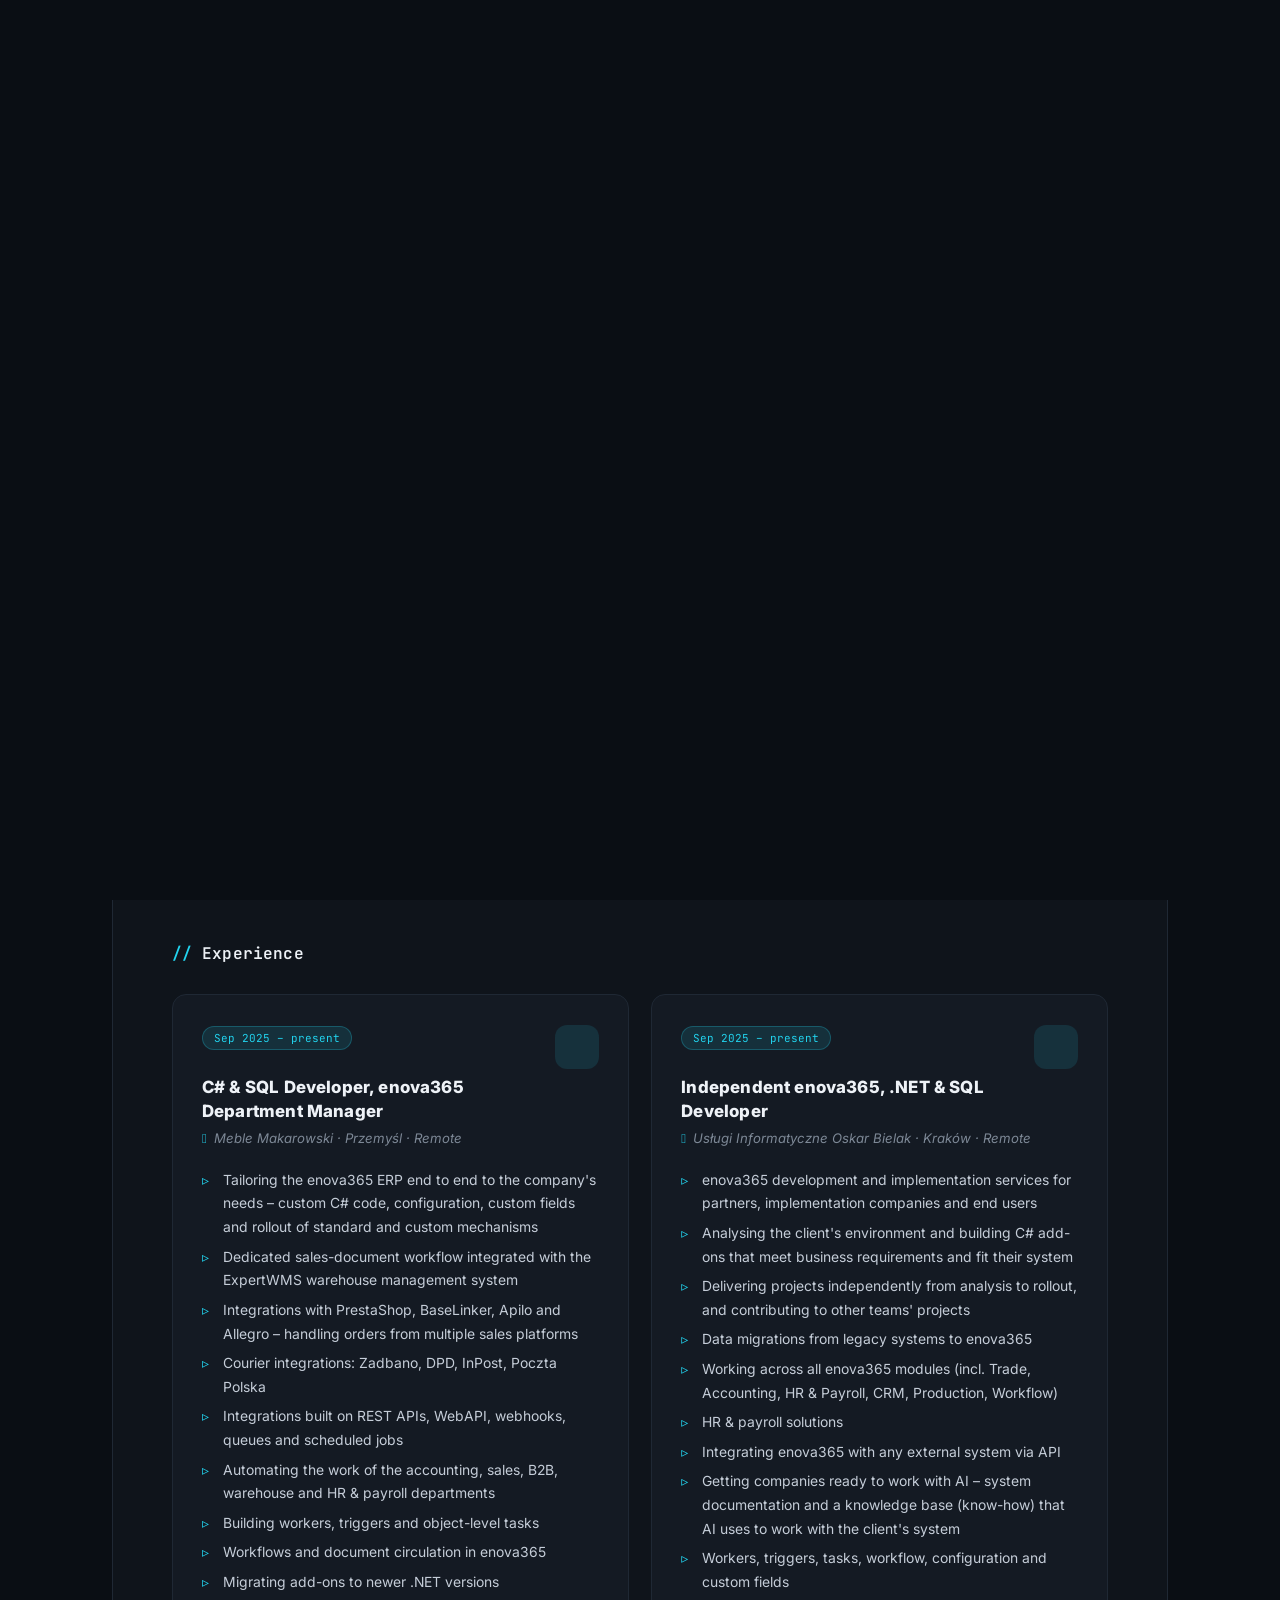
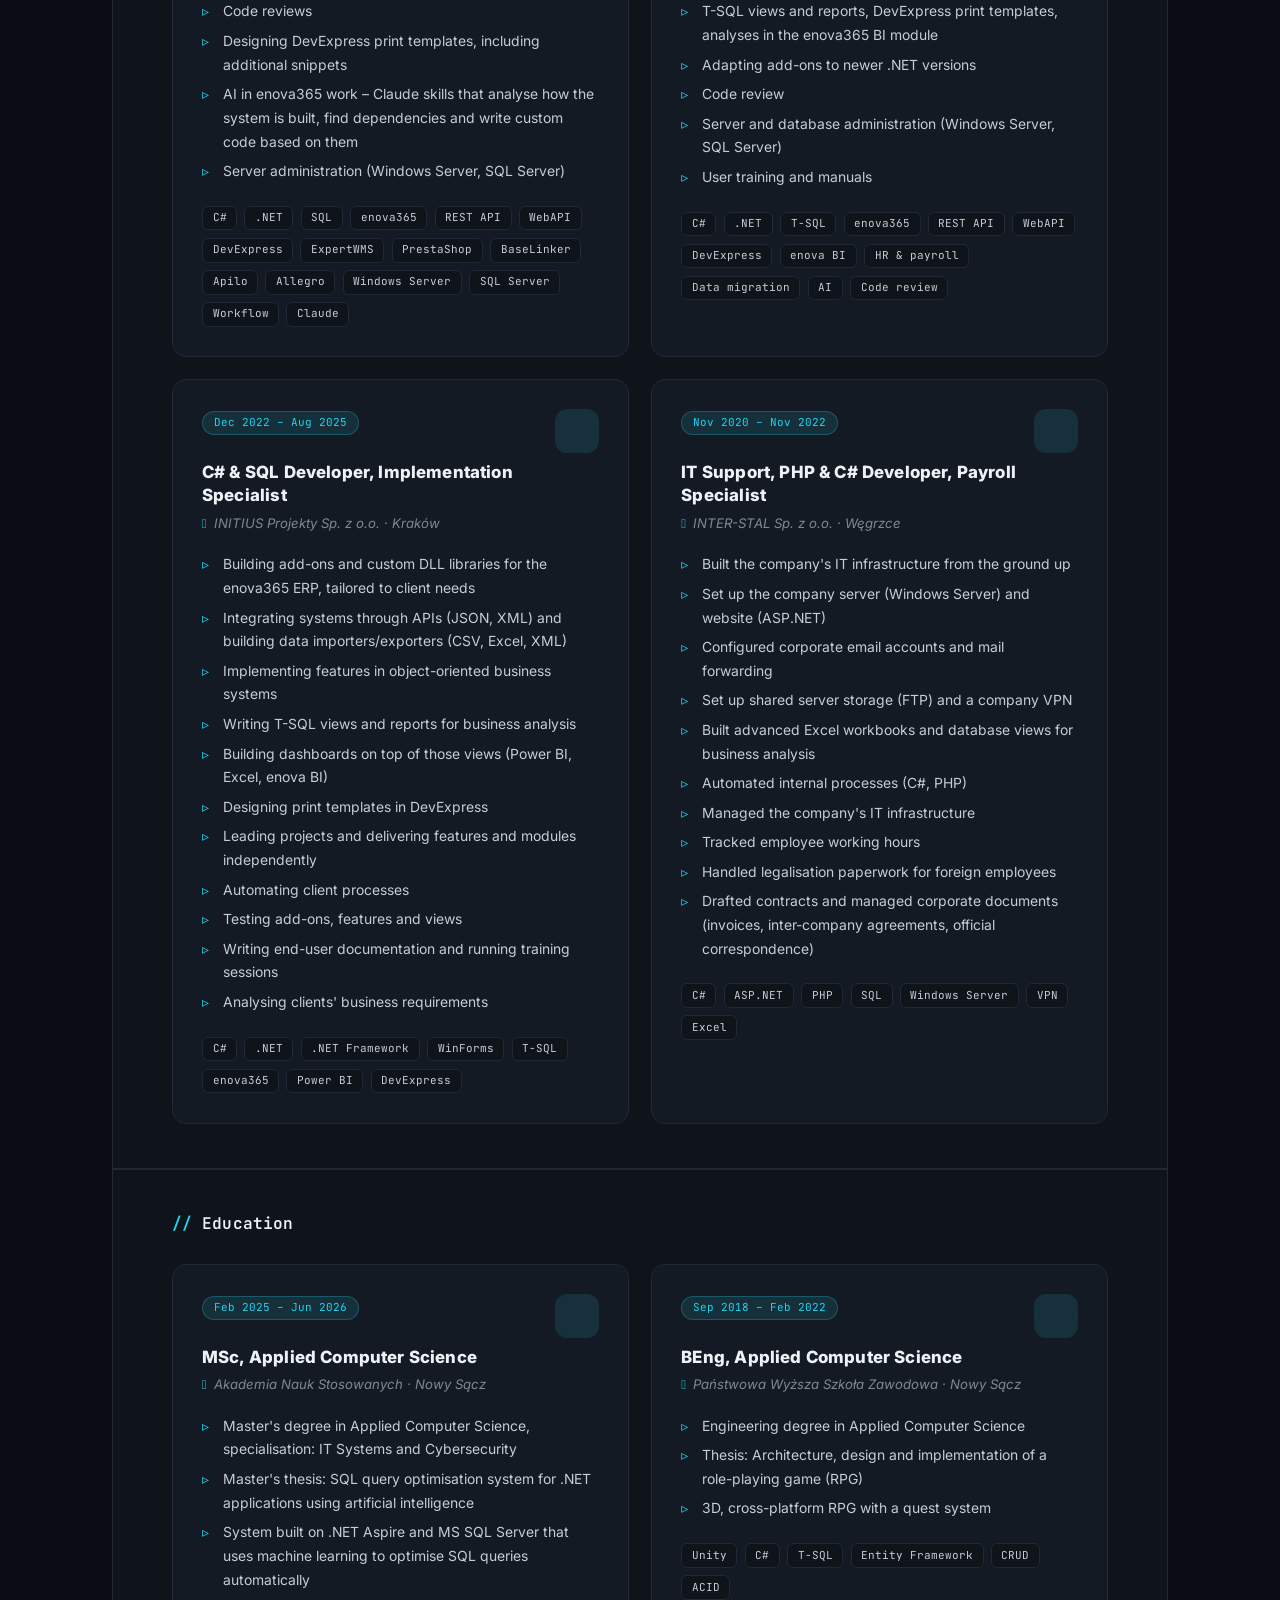
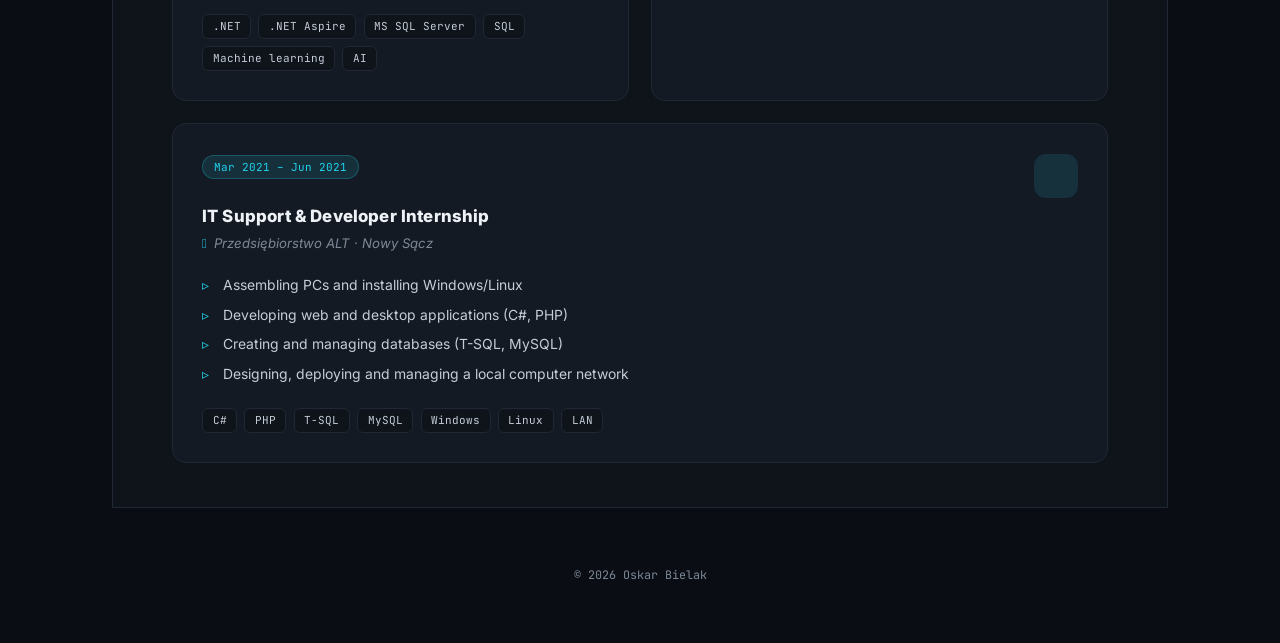
==== commit 795cc195: "Self-employment title: independent enova365, .NET and SQL developer Co-Authored-By: Claude Fable 5.2" ====
--- a/index.html
+++ b/index.html
@@ -101,7 +101,7 @@
 								<span class="card-icon"><i class="fas fa-user-tie"></i></span>
 								<header>
 									<span class="date">Sep 2025 – present</span>
-									<h3>Self-employed – enova365, .NET and SQL services for companies and partners</h3>
+									<h3>Independent enova365, .NET &amp; SQL Developer</h3>
 									<p class="company">Usługi Informatyczne Oskar Bielak · Kraków · Remote</p>
 								</header>
 								<ul class="points">
